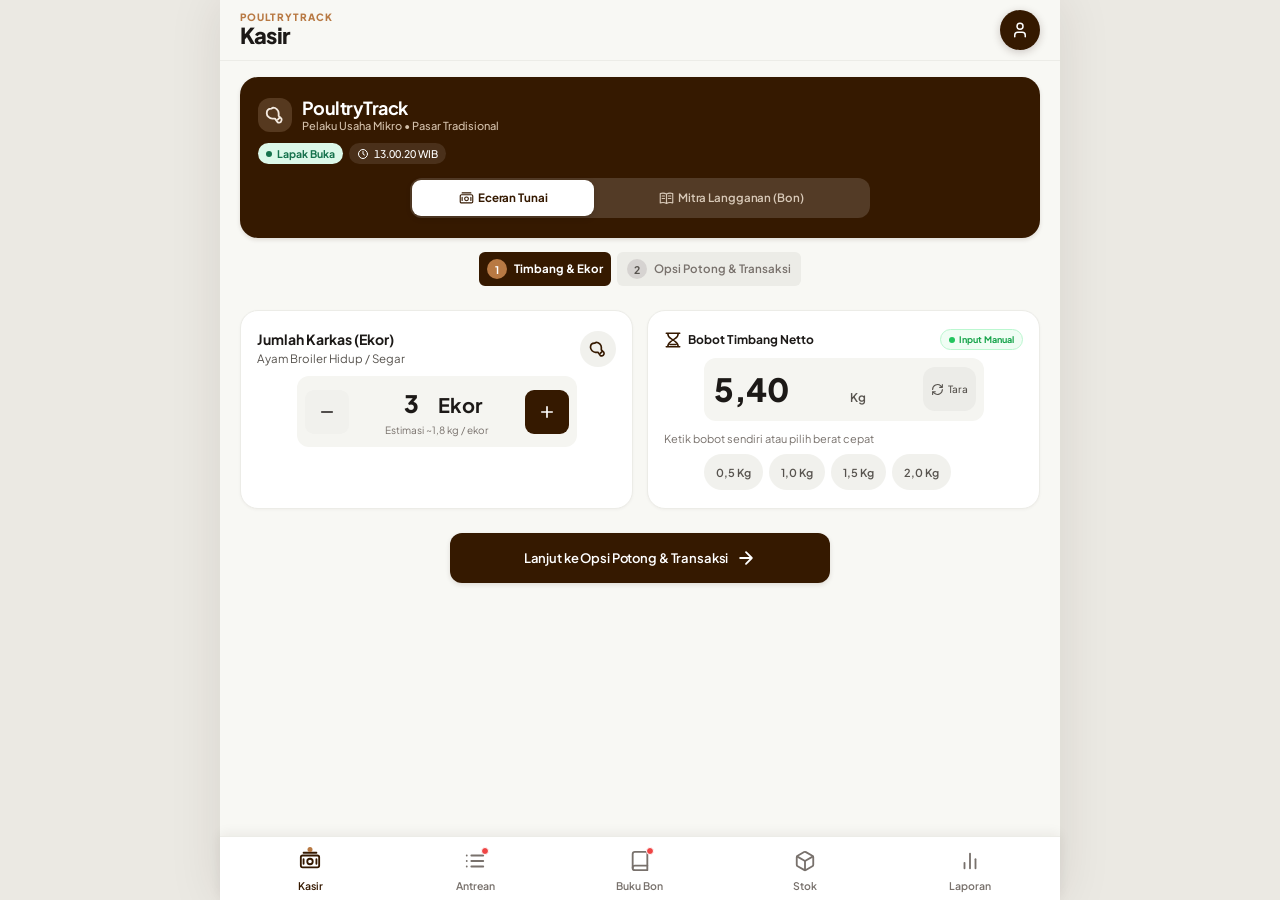
==== index.html @ 6e862f3d "fix(ui): preserve authentic original style while gracefully adapting to tablet and desktop viewports" ====
<!doctype html>
<html lang="id">
<head>
  <meta charset="utf-8">
  <meta name="viewport" content="width=device-width, initial-scale=1, viewport-fit=cover">
  <meta name="theme-color" content="#351900">
  <meta name="description" content="PoultryTrack - Kasir dan pembukuan lapak ayam modern, antrean potong karkas, buku bon piutang mitra, manifes pasokan, dan rekap laci kasir subuh.">
  <title>PoultryTrack | Kasir &amp; Pembukuan Lapak Ayam</title>
  <link rel="preconnect" href="https://fonts.googleapis.com">
  <link rel="preconnect" href="https://fonts.gstatic.com" crossorigin>
  <link href="https://fonts.googleapis.com/css2?family=Plus+Jakarta+Sans:wght@400;500;600;700;800&family=JetBrains+Mono:wght@500;600;700&display=swap" rel="stylesheet">
  <link rel="manifest" href="manifest.json">
  <link rel="stylesheet" href="style.css">
</head>
<body>
  <!-- APP HEADER (Sticky)                            -->
  <header class="app-header">
    <div class="header-inner">
      <div class="header-branding">
        <span class="app-eyebrow">POULTRYTRACK</span>
        <h1 id="pageTitle">Kasir</h1>
      </div>
      <button type="button" id="btnNotifications" class="profile-button" aria-label="Pengaturan Lapak &amp; Profil">
        <svg class="ui-icon" viewBox="0 0 24 24" fill="none" stroke="currentColor" stroke-width="2" stroke-linecap="round" stroke-linejoin="round" aria-hidden="true">
          <path d="M19 21v-2a4 4 0 0 0-4-4H9a4 4 0 0 0-4 4v2"/>
          <circle cx="12" cy="7" r="4"/>
        </svg>
      </button>
    </div>
  </header>
  <!-- MAIN VIEWPORT                                  -->
  <main class="app-viewport" id="mainContent">
    <p id="storageWarning" class="form-error storage-warning" role="alert" hidden></p>
    <!-- BRAND CARD (Dark Brown, semua halaman)          -->
    <section class="brand-card" aria-label="Informasi Lapak">
      <!-- Lockup: Logo + Nama + Subtitle -->
      <div class="brand-lockup">
        <span class="brand-icon">
          <svg class="ui-icon" viewBox="0 0 24 24" fill="none" stroke="currentColor" stroke-width="2" stroke-linecap="round" stroke-linejoin="round" aria-hidden="true">
            <path d="M8 5c-3 0-5 2-5 5s3 6 6 6h3l3 4a3 3 0 0 0 4-4l-3-3v-3c0-3-3-6-6-6Z"/>
            <path d="m15 17 2-2"/>
          </svg>
        </span>
        <div class="brand-wordmark">
          <h2>PoultryTrack</h2>
          <p>Pelaku Usaha Mikro &bull; Pasar Tradisional</p>
        </div>
      </div>

      <!-- Status Lapak + Jam -->
      <div class="brand-status">
        <span class="lapak-open" id="lapakStatus">
          <span class="status-dot"></span>
          <span id="lapakStatusText">Lapak Tutup</span>
        </span>
        <span class="clock-display">
          <svg class="ui-icon" viewBox="0 0 24 24" fill="none" stroke="currentColor" stroke-width="2" stroke-linecap="round" stroke-linejoin="round" aria-hidden="true">
            <circle cx="12" cy="12" r="9"/>
            <path d="M12 7v5l3 2"/>
          </svg>
          <span id="liveClock">--:--:-- WIB</span>
        </span>
      </div>

      <!-- Segmented Control Kasir (Eceran Tunai vs Mitra Langganan) -->
      <div class="customer-hero">
        <div class="segmented-control" role="tablist" aria-label="Tipe Pelanggan">
          <button type="button" class="segment-btn cust-type-btn active" data-type="eceran" role="tab" aria-selected="true" aria-pressed="true">
            <svg class="ui-icon" viewBox="0 0 24 24" fill="none" stroke="currentColor" stroke-width="1.8" stroke-linecap="round" stroke-linejoin="round" aria-hidden="true">
              <rect x="2" y="6" width="20" height="13" rx="2"/>
              <circle cx="12" cy="12.5" r="3"/>
              <path d="M5 3h14M5 10v5m14-5v5"/>
            </svg>
            <span>Eceran Tunai</span>
          </button>
          <button type="button" class="segment-btn cust-type-btn" data-type="langganan" role="tab" aria-selected="false" aria-pressed="false">
            <svg class="ui-icon" viewBox="0 0 24 24" fill="none" stroke="currentColor" stroke-width="1.8" stroke-linecap="round" stroke-linejoin="round" aria-hidden="true">
              <path d="M12 5c-3-2-6-2-10-1v15c4-1 7-1 10 1 3-2 6-2 10-1V4c-4-1-7-1-10 1ZM12 5v15M5 8h4M5 12h4m6-4h4m-4 4h4"/>
            </svg>
            <span>Mitra Langganan (Bon)</span>
          </button>
        </div>

        <!-- Dropdown Pilih Mitra (muncul jika Tab Mitra aktif) -->
        <div class="form-dropdown-group" id="langgananGroup" style="display:none">
          <label for="customerSelect">INPUT NAMA LANGGANAN</label>
          <div class="partner-select-wrap">
            <svg class="ui-icon" viewBox="0 0 24 24" fill="none" stroke="currentColor" stroke-width="2" stroke-linecap="round" stroke-linejoin="round" aria-hidden="true">
              <path d="m3 10 2-7h14l2 7M3 10c0 4 5 4 5 0 0 4 8 4 8 0 0 4 5 4 5 0M5 13v8h14v-8M10 21v-6h4v6"/>
            </svg>
            <select id="customerSelect" class="form-select">
              <option value="">Cari atau pilih nama langganan...</option>
            </select>
          </div>
          <p id="custBalanceBadge" style="display:none">
            Sisa bon: <strong id="custBalanceAmount">Rp 0</strong>
          </p>
          <button type="button" class="inline-new-partner" id="btnNewPartner">+ Tambah mitra baru</button>
        </div>
      </div>

      <!-- Hero Copy: Antrean, Pasokan, Laporan -->
      <div class="hero-copy" id="heroCopy" hidden>
        <div class="hero-divider"></div>
        <div class="hero-title-row">
          <h2 id="heroTitle"></h2>
          <span class="live-pill" id="heroLiveBadge" hidden>Live Update</span>
        </div>
        <span class="hero-log-badge" id="heroLogBadge" hidden>
          <svg class="ui-icon" viewBox="0 0 24 24" fill="none" stroke="currentColor" stroke-width="2" stroke-linecap="round" stroke-linejoin="round" aria-hidden="true">
            <circle cx="12" cy="12" r="4"/>
            <path d="M12 1v3m0 16v3M1 12h3m16 0h3M4 4l2 2m12 12 2 2M4 20l2-2M18 6l2-2"/>
          </svg>
          Log Subuh
        </span>
        <p id="heroDescription"></p>
        <div class="report-hero-badges" id="reportHeroBadges" hidden>
          <span>
            <svg class="ui-icon" viewBox="0 0 24 24" fill="none" stroke="currentColor" stroke-width="2" stroke-linecap="round" stroke-linejoin="round" aria-hidden="true">
              <circle cx="12" cy="12" r="9"/>
              <path d="m7 12 3 3 7-7"/>
            </svg>
            Audit Harian
          </span>
          <span id="shiftStatusBadge">
            <svg class="ui-icon" viewBox="0 0 24 24" fill="none" stroke="currentColor" stroke-width="2" stroke-linecap="round" stroke-linejoin="round" aria-hidden="true">
              <circle cx="12" cy="12" r="4"/>
              <path d="M12 1v3m0 16v3M1 12h3m16 0h3M4 4l2 2m12 12 2 2M4 20l2-2M18 6l2-2"/>
            </svg>
            Shift Subuh Selesai
          </span>
        </div>
      </div>

      <!-- Hero Metrics: Buku Bon -->
      <div class="bon-hero-metrics" id="bonHeroMetrics" hidden>
        <div class="hero-divider"></div>
        <div class="card-meta-header">
          <span class="hero-metric-label">
            <svg class="ui-icon" viewBox="0 0 24 24" fill="none" stroke="currentColor" stroke-width="2" stroke-linecap="round" stroke-linejoin="round" aria-hidden="true">
              <rect x="2" y="6" width="20" height="13" rx="2"/>
              <circle cx="12" cy="12.5" r="3"/>
              <path d="M5 3h14M5 10v5m14-5v5"/>
            </svg>
            TOTAL PIUTANG BERJALAN
          </span>
          <span class="badge-status-red" id="headerDueCount">Wajib Tagih</span>
        </div>
        <div class="hero-huge-figure" id="headerTotalDebt">Rp 0</div>
        <p class="hero-partners">
          <svg class="ui-icon" viewBox="0 0 24 24" fill="none" stroke="currentColor" stroke-width="2" stroke-linecap="round" stroke-linejoin="round" aria-hidden="true">
            <path d="M19 21v-2a4 4 0 0 0-4-4H9a4 4 0 0 0-4 4v2"/>
            <circle cx="12" cy="7" r="4"/>
          </svg>
          <span>Tersebar di <strong id="headerDebtorCount">0</strong> <strong>mitra</strong> / warung makan &amp; katering langganan</span>
        </p>
        <div class="bon-hero-footer">
          <span><i class="green-dot"></i>Bon Terlambat: <strong id="heroDueMitra">0 Mitra</strong></span>
          <button type="button" id="btnPrintBon">
            Export PDF Rekap
            <svg class="ui-icon" viewBox="0 0 24 24" fill="none" stroke="currentColor" stroke-width="2" stroke-linecap="round" stroke-linejoin="round" aria-hidden="true"><path d="M5 12h14m-7-7 7 7-7 7"/></svg>
          </button>
        </div>
      </div>
      <span id="navDebtorBadge" hidden></span>
    </section>
    <!-- TAB 1: KASIR                                   -->
    <section class="tab-pane active" id="kasir">
      <div class="screen-flow">

        <!-- Step Progress Bar -->
        <div class="cashier-progress" role="group" aria-label="Tahapan transaksi">
          <button type="button" class="progress-step active" id="stepOneBtn" aria-current="step">
            <span class="step-num">1</span>
            <span class="step-text">Timbang &amp; Ekor</span>
          </button>
          <button type="button" class="progress-step" id="stepTwoBtn">
            <span class="step-num">2</span>
            <span class="step-text">Opsi Potong &amp; Transaksi</span>
          </button>
        </div>

        <p class="form-error" id="cashierError" role="alert" hidden></p>

        <!-- Step 1: Timbang & Ekor -->
        <div class="screen-flow cashier-step" id="cashierStepOne">

          <!-- Card Info Mitra (hanya saat Langganan aktif) -->
          <section class="surface-card partner-info" id="partnerInfoCard" hidden>
            <div class="partner-info-inner">
              <div class="card-meta-header">
                <h3 class="meta-label">
                  <svg class="ui-icon" viewBox="0 0 24 24" fill="none" stroke="currentColor" stroke-width="2" stroke-linecap="round" stroke-linejoin="round" aria-hidden="true">
                    <path d="m3 10 2-7h14l2 7M3 10c0 4 5 4 5 0 0 4 8 4 8 0 0 4 5 4 5 0M5 13v8h14v-8M10 21v-6h4v6"/>
                  </svg>
                  Informasi Mitra
                </h3>
                <span class="badge-status-green"><span class="status-dot"></span>Aktif</span>
              </div>
              <div class="phone-field">
                <label for="partnerPhoneInput">No. WhatsApp Mitra</label>
                <div class="phone-input-wrap">
                  <svg class="ui-icon" viewBox="0 0 24 24" fill="none" stroke="currentColor" stroke-width="2" stroke-linecap="round" stroke-linejoin="round" aria-hidden="true">
                    <path d="M22 16.92v3a2 2 0 0 1-2.18 2 19.79 19.79 0 0 1-8.63-3.07 19.5 19.5 0 0 1-6-6 19.79 19.79 0 0 1-3.07-8.67A2 2 0 0 1 4.11 2h3a2 2 0 0 1 2 1.72 12.84 12.84 0 0 0 .7 2.81 2 2 0 0 1-.45 2.11L8.09 9.91a16 16 0 0 0 6 6l1.27-1.27a2 2 0 0 1 2.11-.45 12.84 12.84 0 0 0 2.81.7A2 2 0 0 1 22 16.92z"/>
                  </svg>
                  <input type="tel" id="partnerPhoneInput" placeholder="Input atau cari nomor..." list="partnerPhones" maxlength="20">
                </div>
                <datalist id="partnerPhones"></datalist>
                <span class="sr-only" id="partnerInfoName"></span>
                <span class="sr-only" id="partnerPhone"></span>
              </div>
            </div>
          </section>

          <!-- Card 1: Jumlah Karkas (Ekor) -->
          <section class="surface-card quantity-card">
            <div class="card-meta-header">
              <div>
                <label class="meta-label" for="inputEkor">Jumlah Karkas (Ekor)</label>
                <p class="quantity-caption">Ayam Broiler Hidup / Segar</p>
              </div>
              <span class="quantity-icon">
                <svg class="ui-icon" viewBox="0 0 24 24" fill="none" stroke="currentColor" stroke-width="2" stroke-linecap="round" stroke-linejoin="round" aria-hidden="true">
                  <path d="M8 5c-3 0-5 2-5 5s3 6 6 6h3l3 4a3 3 0 0 0 4-4l-3-3v-3c0-3-3-6-6-6Z"/>
                  <path d="m15 17 2-2"/>
                </svg>
              </span>
            </div>
            <div class="stepper-box">
              <button class="stepper-btn" type="button" data-target="inputEkor" data-step="-1" aria-label="Kurangi ekor">
                <svg class="ui-icon" viewBox="0 0 24 24" fill="none" stroke="currentColor" stroke-width="2.2" stroke-linecap="round" stroke-linejoin="round" aria-hidden="true">
                  <path d="M5 12h14"/>
                </svg>
              </button>
              <div class="stepper-center">
                <div class="stepper-display">
                  <input type="number" id="inputEkor" value="3" min="1" step="1" aria-label="Jumlah karkas dalam ekor">
                  <span>Ekor</span>
                </div>
                <p>Estimasi ~1,8 kg / ekor</p>
              </div>
              <button class="stepper-btn plus" type="button" data-target="inputEkor" data-step="1" aria-label="Tambah ekor">
                <svg class="ui-icon" viewBox="0 0 24 24" fill="none" stroke="currentColor" stroke-width="2.2" stroke-linecap="round" stroke-linejoin="round" aria-hidden="true">
                  <path d="M12 5v14M5 12h14"/>
                </svg>
              </button>
            </div>
          </section>

          <!-- Card 2: Bobot Timbang Netto -->
          <section class="surface-card weight-card">
            <div class="card-meta-header">
              <label class="meta-label" for="inputKg">
                <svg class="ui-icon" viewBox="0 0 24 24" fill="none" stroke="currentColor" stroke-width="2" stroke-linecap="round" stroke-linejoin="round" aria-hidden="true">
                  <path d="M3 3h18M3 21h18M5 3c0 6 3 6 7 9-4 3-7 3-7 9M19 3c0 6-3 6-7 9 4 3 7 3 7 9M8 18h8"/>
                </svg>
                Bobot Timbang Netto
              </label>
              <span class="badge-status-green" title="Bobot diisi manual; belum terhubung ke timbangan digital">
                <span class="status-dot"></span>Input Manual
              </span>
            </div>
            <div class="weight-display-row">
              <div class="weight-val-wrap">
                <input type="text" id="inputKg" value="5,40" inputmode="decimal" aria-label="Bobot netto dalam kilogram">
                <span class="weight-unit">Kg</span>
              </div>
              <button type="button" class="tara-button" id="btnTara" title="Kosongkan nilai timbangan netto">
                <svg class="ui-icon" viewBox="0 0 24 24" fill="none" stroke="currentColor" stroke-width="2" stroke-linecap="round" stroke-linejoin="round" aria-hidden="true">
                  <path d="M3 12a9 9 0 0 1 15-6.7L21 8M21 3v5h-5M21 12a9 9 0 0 1-15 6.7L3 16M3 21v-5h5"/>
                </svg>
                <span>Tara</span>
              </button>
            </div>
            <p class="field-help">Ketik bobot sendiri atau pilih berat cepat</p>
            <div class="pill-preset-grid">
              <button type="button" class="preset-pill qw-btn" data-kg="0.5">0,5 Kg</button>
              <button type="button" class="preset-pill qw-btn" data-kg="1">1,0 Kg</button>
              <button type="button" class="preset-pill qw-btn" data-kg="1.5">1,5 Kg</button>
              <button type="button" class="preset-pill qw-btn" data-kg="2">2,0 Kg</button>
            </div>
          </section>

          <!-- Tombol Lanjut ke Step 2 -->
          <button type="button" class="btn-primary-action" id="btnNextStep">
            <span>Lanjut ke Opsi Potong &amp; Transaksi</span>
            <svg class="ui-icon" viewBox="0 0 24 24" fill="none" stroke="currentColor" stroke-width="2.2" stroke-linecap="round" stroke-linejoin="round" aria-hidden="true">
              <path d="M5 12h14m-7-7 7 7-7 7"/>
            </svg>
          </button>
        </div>

        <!-- Step 2: Opsi Potong & Transaksi -->
        <div class="screen-flow cashier-step" id="cashierStepTwo" hidden>
          <section class="surface-card transaction-card">

            <!-- Potongan Ayam -->
            <div class="cut-price-card">
              <div class="card-meta-header">
                <h3 class="section-title">Potongan Ayam</h3>
                <span class="cut-free">Bebas Biaya Potong</span>
              </div>

              <!-- Chip Selector Potongan -->
              <div class="cuts-chip-grid">
                <label class="cut-option">
                  <input type="radio" name="part" value="utuh">
                  <span class="cut-chip">Utuh</span>
                </label>
                <label class="cut-option">
                  <input type="radio" name="part" value="potong4" checked>
                  <span class="cut-chip">4 Potong</span>
                </label>
                <label class="cut-option">
                  <input type="radio" name="part" value="fillet">
                  <span class="cut-chip">Fillet</span>
                </label>
              </div>

              <!-- Custom Potongan -->
              <div class="custom-cut-fields">
                <span class="mini-eyebrow">CUSTOM</span>
                <div class="custom-grid">
                  <label for="customCuts">
                    <span class="custom-field-label">Jumlah potong</span>
                    <div class="custom-input-wrap">
                      <input type="number" id="customCuts" min="1" max="100" step="1" value="" placeholder="4" aria-label="Jumlah potongan khusus">
                      <span>Bagian</span>
                    </div>
                  </label>
                  <label for="cutSize">
                    <span class="custom-field-label">Request</span>
                    <select id="cutSize">
                      <option>Dada saja</option>
                      <option>Paha dada</option>
                      <option>Ayam utuh</option>
                      <option>Fillet</option>
                      <option>Campur</option>
                    </select>
                  </label>
                </div>
                <label class="switch-row">
                  <span class="switch-label">
                    <svg class="ui-icon" viewBox="0 0 24 24" fill="none" stroke="currentColor" stroke-width="2" stroke-linecap="round" stroke-linejoin="round" aria-hidden="true">
                      <circle cx="6" cy="6" r="3"/>
                      <circle cx="6" cy="18" r="3"/>
                      <path d="m8 8 13 13M8 16 21 3"/>
                    </svg>
                    Tanpa kulit
                  </span>
                  <input id="withoutSkin" type="checkbox" role="switch" checked>
                  <span class="switch-track"></span>
                </label>
              </div>

              <!-- Catatan Tambahan -->
              <details class="note-details">
                <summary>Catatan tambahan (opsional)</summary>
                <input id="inputNote" type="text" class="form-input" maxlength="250" aria-label="Catatan pesanan" placeholder="Contoh: tulang dipisah, ati ampela bungkus terpisah">
              </details>

              <!-- Harga per Kg -->
              <div class="price-section">
                <div class="card-meta-header">
                  <label for="inputPrice" class="meta-label">Harga per Kg</label>
                  <span class="price-update">Harga dapat diubah</span>
                </div>
                <div class="reference-price">
                  <div class="ref-desc">
                    <strong>Standar Pasar Pagi</strong>
                    <span>Karkas basah segar</span>
                  </div>
                  <div class="price-value">
                    <span class="curr-prefix">Rp</span>
                    <input id="inputPrice" type="text" inputmode="numeric" value="42.000" aria-label="Harga per kilogram dalam rupiah">
                  </div>
                </div>
              </div>
            </div>

            <!-- Total Tagihan -->
            <div class="summary-top">
              <div class="summary-left">
                <span class="summary-title">TOTAL TAGIHAN</span>
                <span class="accurate-badge">
                  <svg class="ui-icon" viewBox="0 0 24 24" fill="none" stroke="currentColor" stroke-width="2.5" stroke-linecap="round" stroke-linejoin="round" aria-hidden="true">
                    <path d="M20 6 9 17l-5-5"/>
                  </svg>
                  Pas &amp; Akurat
                </span>
              </div>
              <div class="summary-right">
                <p class="summary-total-figure" id="subtotalDisplay">Rp 226.800</p>
                <p class="summary-calc-formula" id="formulaDisplay">5.40 Kg &times; Rp 42.000</p>
              </div>
            </div>

            <!-- Metode Pembayaran -->
            <div class="payment-mode-grid">
              <button class="pay-select-btn pay-type-btn active" type="button" data-pay="tunai">
                <svg class="ui-icon" viewBox="0 0 24 24" fill="none" stroke="currentColor" stroke-width="2" stroke-linecap="round" stroke-linejoin="round" aria-hidden="true">
                  <rect x="2" y="6" width="20" height="13" rx="2"/>
                  <circle cx="12" cy="12.5" r="3"/>
                  <path d="M5 3h14M5 10v5m14-5v5"/>
                </svg>
                <span>Tunai Lunas</span>
              </button>
              <button class="pay-select-btn pay-type-btn" type="button" data-pay="bon">
                <svg class="ui-icon" viewBox="0 0 24 24" fill="none" stroke="currentColor" stroke-width="2" stroke-linecap="round" stroke-linejoin="round" aria-hidden="true">
                  <path d="M14 2H6a2 2 0 0 0-2 2v16a2 2 0 0 0 2 2h12a2 2 0 0 0 2-2V8z"/>
                  <path d="M14 2v6h6M16 13H8M16 17H8M10 9H8"/>
                </svg>
                <span>Catat Bon<br>(Tempo)</span>
              </button>
            </div>

            <!-- Tombol Simpan Transaksi -->
            <button type="button" class="btn-primary-action" id="btnSubmitTrx">
              <svg class="ui-icon" viewBox="0 0 24 24" fill="none" stroke="currentColor" stroke-width="2.5" stroke-linecap="round" stroke-linejoin="round" aria-hidden="true">
                <path d="M20 6 9 17l-5-5"/>
              </svg>
              <span>Simpan Transaksi Kasir</span>
            </button>

            <!-- Struk Printer Note -->
            <button type="button" class="printer-note" id="btnPrintReceipt">
              <svg class="ui-icon" viewBox="0 0 24 24" fill="none" stroke="currentColor" stroke-width="2" stroke-linecap="round" stroke-linejoin="round" aria-hidden="true">
                <path d="M6 9V2h12v7M6 18H4a2 2 0 0 1-2-2v-5a2 2 0 0 1 2-2h16a2 2 0 0 1 2 2v5a2 2 0 0 1-2 2h-2"/>
                <path d="M6 14h12v8H6z"/>
              </svg>
              <span>Cetak struk terakhir (Thermal 58mm)</span>
            </button>
          </section>

          <!-- Footer Bar Kasir -->
          <div class="cashier-footer-bar">
            <div class="stock-info-row">
              <span>Stok tercatat: <strong id="stockRemaining">0 Ekor</strong></span>
              <button type="button" class="link-rekap" onclick="document.querySelector('[data-tab=\'buku-bon\']').click()">Buku Rekap</button>
            </div>
            <p class="stock-weight-hint">Saldo bobot: <strong id="stockWeight">0 Kg</strong></p>
            <div class="form-bottom-actions">
              <button class="text-button" type="button" id="btnBackStep">Kembali ke timbangan</button>
              <button class="text-button muted" type="button" id="btnResetTrx">Kosongkan</button>
            </div>
          </div>
        </div>

      </div>
    </section>
    <!-- TAB 2: ANTREAN                                 -->
    <section class="tab-pane" id="antrean">
      <div class="screen-flow">

        <!-- Card Daftar Antrean Aktif -->
        <section class="surface-card queue-board">
          <div class="section-heading">
            <h2>
              <svg class="ui-icon" viewBox="0 0 24 24" fill="none" stroke="currentColor" stroke-width="2" stroke-linecap="round" stroke-linejoin="round" aria-hidden="true">
                <path d="M8 6h13M8 12h13M8 18h13M3 6h.01M3 12h.01M3 18h.01"/>
              </svg>
              Daftar Antrean Aktif
            </h2>
            <span class="queue-count badge-dark" id="queueCount">3 Antrean Aktif</span>
          </div>

          <details class="queue-tools">
            <summary>Filter antrean</summary>
            <div class="filter-pills-row" id="queueFilters">
              <button class="filter-chip active" type="button" data-queue-filter="active">Aktif</button>
              <button class="filter-chip" type="button" data-queue-filter="done">Sudah diambil</button>
            </div>
          </details>

          <div id="queueListContainer" class="queue-list"></div>

          <button id="btnQueuePage" class="btn-primary-action" type="button">
            <span>Lihat Detail Antrean</span>
            <svg class="ui-icon" viewBox="0 0 24 24" fill="none" stroke="currentColor" stroke-width="2" stroke-linecap="round" stroke-linejoin="round" aria-hidden="true">
              <path d="M5 12h14m-7-7 7 7-7 7"/>
            </svg>
          </button>
        </section>

        <!-- Summary Beban Kerja Subuh -->
        <section class="queue-summary">
          <span class="queue-summary-icon">
            <svg class="ui-icon" viewBox="0 0 24 24" fill="none" stroke="currentColor" stroke-width="2" stroke-linecap="round" stroke-linejoin="round" aria-hidden="true">
              <path d="M8 6h13M8 12h13M8 18h13M3 6h.01M3 12h.01M3 18h.01"/>
            </svg>
          </span>
          <div class="queue-summary-text">
            <span>BEBAN KERJA SUBUH</span>
            <strong id="queueTotalEkor">Total 0 Karkas Antre</strong>
          </div>
          <span class="meta-tag" id="queueWaiting">0 Meja Aktif</span>
        </section>

      </div>
    </section>
    <!-- TAB 3: BUKU BON                                -->
    <section class="tab-pane" id="buku-bon">
      <div class="screen-flow">

        <section class="surface-card bon-board">
          <div class="section-heading">
            <h2>Daftar Rekap Bon Mitra</h2>
            <span class="meta-tag badge-dark" id="debtorListCount">0 Aktif</span>
            <button type="button" id="btnSearchBon" class="search-toggle" aria-expanded="false" aria-controls="bonSearchTools">
              <svg class="ui-icon" viewBox="0 0 24 24" fill="none" stroke="currentColor" stroke-width="2" stroke-linecap="round" stroke-linejoin="round" aria-hidden="true">
                <circle cx="11" cy="11" r="8"/>
                <path d="m21 21-4.35-4.35"/>
              </svg>
              <span>Cari</span>
            </button>
          </div>

          <div id="bonSearchTools" hidden>
            <div class="search-input-wrap">
              <svg class="ui-icon" viewBox="0 0 24 24" fill="none" stroke="currentColor" stroke-width="2" stroke-linecap="round" stroke-linejoin="round" aria-hidden="true">
                <circle cx="11" cy="11" r="8"/>
                <path d="m21 21-4.35-4.35"/>
              </svg>
              <input id="searchBon" class="search-input" type="search" placeholder="Nama atau kode mitra..." aria-label="Cari mitra pada buku bon">
            </div>
            <div class="filter-pills-row" id="bonFilterRow">
              <button type="button" class="filter-chip active" data-filter="all">Semua</button>
              <button type="button" class="filter-chip" data-filter="tempo">Jatuh tempo</button>
              <button type="button" class="filter-chip" data-filter="kritis">Plafon kritis</button>
            </div>
          </div>

          <div class="debtor-cards-list" id="bonListContainer"></div>

          <button id="btnShowAllBon" class="view-all-button" type="button" aria-expanded="false">
            Lihat Mitra Lainnya
          </button>
        </section>

        <!-- Footer Tambah Bon & Rekap -->
        <div class="bon-footer">
          <button type="button" class="btn-primary-action" id="btnAddCustomer">
            <svg class="ui-icon" viewBox="0 0 24 24" fill="none" stroke="currentColor" stroke-width="2.2" stroke-linecap="round" stroke-linejoin="round" aria-hidden="true">
              <path d="M12 5v14M5 12h14"/>
            </svg>
            <span>+ Tambah Bon Baru</span>
          </button>
          <button class="btn-outline" type="button" id="btnBonRekap">
            <svg class="ui-icon" viewBox="0 0 24 24" fill="none" stroke="currentColor" stroke-width="2" stroke-linecap="round" stroke-linejoin="round" aria-hidden="true">
              <path d="M14 2H6a2 2 0 0 0-2 2v16a2 2 0 0 0 2 2h12a2 2 0 0 0 2-2V8z"/>
              <path d="M14 2v6h6M16 13H8M16 17H8M10 9H8"/>
            </svg>
            <span>Rekap</span>
          </button>
        </div>

      </div>
    </section>
    <!-- TAB 4: PASOKAN (STOK)                          -->
    <section class="tab-pane" id="pasokan">
      <div class="screen-flow">

        <!-- Pemasok Karkas Utama Banner Card -->
        <section class="surface-card supplier-banner-card">
          <div class="supplier-meta">
            <span class="supplier-eyebrow">
              <svg class="ui-icon" viewBox="0 0 24 24" fill="none" stroke="currentColor" stroke-width="2" stroke-linecap="round" stroke-linejoin="round" aria-hidden="true">
                <path d="m3 10 2-7h14l2 7M3 10c0 4 5 4 5 0 0 4 8 4 8 0 0 4 5 4 5 0M5 13v8h14v-8M10 21v-6h4v6"/>
              </svg>
              PEMASOK KARKAS UTAMA
            </span>
            <span class="badge-clock">
              <svg class="ui-icon" viewBox="0 0 24 24" fill="none" stroke="currentColor" stroke-width="2" stroke-linecap="round" stroke-linejoin="round" aria-hidden="true">
                <circle cx="12" cy="12" r="9"/>
                <path d="M12 7v5l3 2"/>
              </svg>
              Subuh 04:30 WIB
            </span>
          </div>

          <div class="supplier-header-row">
            <div>
              <h2 class="supplier-title" id="supplySupplierTitle">UD. Cheyloo Farm Kamal</h2>
              <p class="supplier-caption">
                <svg class="ui-icon" viewBox="0 0 24 24" fill="none" stroke="currentColor" stroke-width="2" stroke-linecap="round" stroke-linejoin="round" aria-hidden="true">
                  <path d="M19 21v-2a4 4 0 0 0-4-4H9a4 4 0 0 0-4 4v2"/>
                  <circle cx="12" cy="7" r="4"/>
                </svg>
                Supir: Pak Matrawi <span>&bull;</span> Plat: M 8214 UA
              </p>
            </div>
            <span class="truck-mark">
              <svg class="ui-icon" viewBox="0 0 24 24" fill="none" stroke="currentColor" stroke-width="2" stroke-linecap="round" stroke-linejoin="round" aria-hidden="true">
                <path d="M14 18V6a2 2 0 0 0-2-2H4a2 2 0 0 0-2 2v11a1 1 0 0 0 1 1h2"/>
                <path d="M15 18H9"/>
                <path d="M19 18h2a1 1 0 0 0 1-1v-3.65a1 1 0 0 0-.22-.62l-3.48-4.35A1 1 0 0 0 17.52 8H14v10Z"/>
                <circle cx="7" cy="18" r="2"/>
                <circle cx="17" cy="18" r="2"/>
              </svg>
            </span>
          </div>

          <span class="supplier-verification">
            <svg class="ui-icon" viewBox="0 0 24 24" fill="none" stroke="currentColor" stroke-width="2.5" stroke-linecap="round" stroke-linejoin="round" aria-hidden="true">
              <path d="M20 6 9 17l-5-5"/>
            </svg>
            Pasokan karkas segar
          </span>
        </section>

        <!-- Form Data Timbangan Masuk -->
        <section class="surface-card supply-form-card">
          <div class="supply-title-row">
            <span class="solid-icon">
              <svg class="ui-icon" viewBox="0 0 24 24" fill="none" stroke="currentColor" stroke-width="2" stroke-linecap="round" stroke-linejoin="round" aria-hidden="true">
                <path d="M14 2H6a2 2 0 0 0-2 2v16a2 2 0 0 0 2 2h12a2 2 0 0 0 2-2V8z"/>
                <path d="M14 2v6h6M16 13H8M16 17H8M10 9H8"/>
              </svg>
            </span>
            <div>
              <h3>Data Timbangan Masuk</h3>
              <p>Formulir cepat wet-market responsif</p>
            </div>
            <button type="button" class="reset-pill" id="btnResetSupply">
              <svg class="ui-icon" viewBox="0 0 24 24" fill="none" stroke="currentColor" stroke-width="2" stroke-linecap="round" stroke-linejoin="round" aria-hidden="true">
                <path d="M3 12a9 9 0 0 1 15-6.7L21 8M21 3v5h-5M21 12a9 9 0 0 1-15 6.7L3 16M3 21v-5h5"/>
              </svg>
              <span>Reset</span>
            </button>
          </div>

          <!-- Field 1: Jumlah Ayam Masuk -->
          <label class="form-label" for="supplyEkor">
            <svg class="ui-icon" viewBox="0 0 24 24" fill="none" stroke="currentColor" stroke-width="2" stroke-linecap="round" stroke-linejoin="round" aria-hidden="true">
              <path d="M8 5c-3 0-5 2-5 5s3 6 6 6h3l3 4a3 3 0 0 0 4-4l-3-3v-3c0-3-3-6-6-6Z"/>
              <path d="m15 17 2-2"/>
            </svg>
            Jumlah Ayam Masuk (Ekor):
          </label>
          <div class="supply-input-row">
            <input type="number" id="supplyEkor" value="180" step="1" min="1" aria-label="Jumlah ayam pasokan">
            <button type="button" class="stepper-btn" data-target="supplyEkor" data-step="-1" aria-label="Kurangi ayam pasokan">
              <svg class="ui-icon" viewBox="0 0 24 24" fill="none" stroke="currentColor" stroke-width="2.2" stroke-linecap="round" stroke-linejoin="round" aria-hidden="true">
                <path d="M5 12h14"/>
              </svg>
            </button>
            <button type="button" class="stepper-btn" data-target="supplyEkor" data-step="1" aria-label="Tambah ayam pasokan">
              <svg class="ui-icon" viewBox="0 0 24 24" fill="none" stroke="currentColor" stroke-width="2.2" stroke-linecap="round" stroke-linejoin="round" aria-hidden="true">
                <path d="M12 5v14M5 12h14"/>
              </svg>
            </button>
            <span class="supply-unit-text">Ekor</span>
          </div>

          <!-- Field 2: Berat Timbang Bersih -->
          <label class="form-label" for="supplyKg">
            <svg class="ui-icon" viewBox="0 0 24 24" fill="none" stroke="currentColor" stroke-width="2" stroke-linecap="round" stroke-linejoin="round" aria-hidden="true">
              <path d="M3 3h18M3 21h18M5 3c0 6 3 6 7 9-4 3-7 3-7 9M19 3c0 6-3 6-7 9 4 3 7 3 7 9M8 18h8"/>
            </svg>
            Berat Timbang Bersih (Kg Netto):
          </label>
          <div class="supply-input-row">
            <input type="text" inputmode="decimal" id="supplyKg" value="300.5" min="0.1" step="0.1" aria-label="Berat netto pasokan">
            <button type="button" class="weight-add" data-add-supply="0.5">+0.5</button>
            <button type="button" class="weight-add" data-add-supply="2">+2.0</button>
            <span class="supply-unit-text">Kg</span>
          </div>

          <!-- Field 3: Harga Kulakan Peternak -->
          <label class="form-label" for="supplyPrice">
            <svg class="ui-icon" viewBox="0 0 24 24" fill="none" stroke="currentColor" stroke-width="2" stroke-linecap="round" stroke-linejoin="round" aria-hidden="true">
              <rect x="2" y="6" width="20" height="13" rx="2"/>
              <circle cx="12" cy="12.5" r="3"/>
              <path d="M5 3h14M5 10v5m14-5v5"/>
            </svg>
            Harga Kulakan Peternak / Kg:
          </label>
          <div class="supply-input-row supply-price">
            <span class="curr-prefix">Rp</span>
            <input type="text" inputmode="numeric" id="supplyPrice" value="23500" step="500" min="1" aria-label="Harga beli pasokan per kilogram">
            <span class="pas-pill">Pas</span>
            <span class="supply-unit-text">/Kg</span>
          </div>

          <!-- Detail Pembayaran & Total -->
          <details class="supply-extra">
            <summary>Detail pembayaran &amp; total modal</summary>
            <label for="supplyPayment" class="mt-2">Pembayaran pasokan</label>
            <select id="supplyPayment" class="form-select">
              <option value="Lunas Tunai Meja">Lunas Tunai Meja Lapak</option>
              <option value="Tempo 7 Hari">Tempo 7 Hari Peternak</option>
            </select>
            <p class="supply-total-preview">Total modal: <strong id="supplyModalTotal">Rp 7.061.750</strong></p>
          </details>

          <p id="supplyError" class="form-error" role="alert" hidden></p>

          <!-- Tombol Simpan Manifes -->
          <button type="button" class="btn-primary-action" id="btnSubmitSupply">
            <svg class="ui-icon" viewBox="0 0 24 24" fill="none" stroke="currentColor" stroke-width="2" stroke-linecap="round" stroke-linejoin="round" aria-hidden="true">
              <path d="M14 18V6a2 2 0 0 0-2-2H4a2 2 0 0 0-2 2v11a1 1 0 0 0 1 1h2"/>
              <path d="M15 18H9"/>
              <path d="M19 18h2a1 1 0 0 0 1-1v-3.65a1 1 0 0 0-.22-.62l-3.48-4.35A1 1 0 0 0 17.52 8H14v10Z"/>
              <circle cx="7" cy="18" r="2"/>
              <circle cx="17" cy="18" r="2"/>
            </svg>
            <span>Simpan Manifes Pasokan Subuh</span>
          </button>
        </section>

        <!-- Riwayat Pasokan -->
        <details class="surface-card history-details">
          <summary>Riwayat pasokan terdahulu</summary>
          <div id="suppliesListContainer"></div>
        </details>

      </div>
    </section>
    <!-- TAB 5: REKAP KAS (LAPORAN)                     -->
    <section class="tab-pane" id="rekap-kas">
      <div class="screen-flow">

        <!-- Filter Periode -->
        <div class="report-filter">
          <label for="reportPeriod">Periode laporan</label>
          <select id="reportPeriod">
            <option value="today">Hari ini</option>
            <option value="all">Semua catatan</option>
          </select>
        </div>

        <!-- Card Uang Fisik di Laci Meja -->
        <section class="drawer-highlight-card">
          <div class="dh-header">
            <div class="dh-title-wrap">
              <span class="drawer-icon">
                <svg class="ui-icon" viewBox="0 0 24 24" fill="none" stroke="currentColor" stroke-width="2" stroke-linecap="round" stroke-linejoin="round" aria-hidden="true">
                  <rect x="2" y="6" width="20" height="13" rx="2"/>
                  <circle cx="12" cy="12.5" r="3"/>
                  <path d="M5 3h14M5 10v5m14-5v5"/>
                </svg>
              </span>
              <span id="drawerTitle">UANG FISIK WAJIB<br>ADA DI LACI MEJA</span>
            </div>
            <button class="match-cash" type="button" id="btnMatchCash">
              <svg class="ui-icon" viewBox="0 0 24 24" fill="none" stroke="currentColor" stroke-width="2" stroke-linecap="round" stroke-linejoin="round" aria-hidden="true">
                <path d="m16 3 4 4-4 4"/>
                <path d="M20 7H4"/>
                <path d="m8 21-4-4 4-4"/>
                <path d="M4 17h16"/>
              </svg>
              <span>Cocokkan Fisik</span>
            </button>
          </div>

          <p class="dh-figure" id="rekapKasBersihLaci">Rp 0</p>

          <div class="drawer-reconcile">
            <span><i class="green-dot"></i>Status Selisih Laci:</span>
            <button type="button" class="balance-badge" id="cashDifference">Belum dicocokkan</button>
          </div>
        </section>

        <!-- Rincian Arus Kas Hari Ini -->
        <section class="surface-card report-cash-card">
          <div class="section-heading">
            <h2>
              <svg class="ui-icon" viewBox="0 0 24 24" fill="none" stroke="currentColor" stroke-width="2" stroke-linecap="round" stroke-linejoin="round" aria-hidden="true">
                <path d="M14 2H6a2 2 0 0 0-2 2v16a2 2 0 0 0 2 2h12a2 2 0 0 0 2-2V8z"/>
                <path d="M14 2v6h6M16 13H8M16 17H8M10 9H8"/>
              </svg>
              <span id="cashFlowTitle">Rincian Arus Kas Hari Ini</span>
            </h2>
          </div>
          <span class="meta-tag report-pos-tag" id="reportRecordCount">0 Transaksi</span>

          <div class="cash-flow-list">

            <!-- Row 1: Penjualan Tunai Eceran -->
            <div class="cash-flow-row">
              <span class="cf-icon cf-in">
                <svg class="ui-icon" viewBox="0 0 24 24" fill="none" stroke="currentColor" stroke-width="2" stroke-linecap="round" stroke-linejoin="round" aria-hidden="true">
                  <path d="M12 5v14M5 12h7"/>
                  <path d="M19 12H12"/>
                </svg>
              </span>
              <div class="cf-info">
                <strong class="cf-name">(+) Penjualan Tunai</strong>
                <span class="cf-sub" id="reportSalesCount">0 transaksi eceran lapak</span>
              </div>
              <div class="flow-value">
                <strong class="cf-amount text-success" id="rekapCashSales">Rp 0</strong>
                <span class="cf-label">Penerimaan</span>
              </div>
            </div>

            <!-- Row 2: Setoran Cicilan Bon Mitra -->
            <div class="cash-flow-row">
              <span class="cf-icon cf-in">
                <svg class="ui-icon" viewBox="0 0 24 24" fill="none" stroke="currentColor" stroke-width="2" stroke-linecap="round" stroke-linejoin="round" aria-hidden="true">
                  <rect x="2" y="6" width="20" height="13" rx="2"/>
                  <circle cx="12" cy="12.5" r="3"/>
                  <path d="M5 3h14M5 10v5m14-5v5"/>
                </svg>
              </span>
              <div class="cf-info">
                <strong class="cf-name">(+) Setoran Cicilan Bon Mitra</strong>
                <span class="cf-sub" id="reportPaymentNames">Pelunasan bon mitra</span>
              </div>
              <div class="flow-value">
                <strong class="cf-amount text-success" id="rekapCashCicilan">Rp 0</strong>
                <span class="cf-label" id="reportPayCount">0 Pelanggan</span>
              </div>
            </div>

            <!-- Row 3: Modal Pasokan Tunai -->
            <div class="cash-flow-row outflow">
              <span class="cf-icon cf-out">
                <svg class="ui-icon" viewBox="0 0 24 24" fill="none" stroke="currentColor" stroke-width="2" stroke-linecap="round" stroke-linejoin="round" aria-hidden="true">
                  <path d="M14 18V6a2 2 0 0 0-2-2H4a2 2 0 0 0-2 2v11a1 1 0 0 0 1 1h2"/>
                  <path d="M15 18H9"/>
                  <path d="M19 18h2a1 1 0 0 0 1-1v-3.65a1 1 0 0 0-.22-.62l-3.48-4.35A1 1 0 0 0 17.52 8H14v10Z"/>
                  <circle cx="7" cy="18" r="2"/>
                  <circle cx="17" cy="18" r="2"/>
                </svg>
              </span>
              <div class="cf-info">
                <strong class="cf-name">(-) Modal Pasokan Tunai (UD. Cheyloo)</strong>
                <span class="cf-sub">Faktur tunai pasokan ayam</span>
              </div>
              <div class="flow-value">
                <strong class="cf-amount text-danger" id="rekapModalPasokan">Rp 0</strong>
                <span class="cf-label">Pengeluaran</span>
              </div>
            </div>

          </div>

          <div class="total-cash-in">
            <span id="totalCashLabel">Total Uang Masuk Hari Ini:</span>
            <strong id="reportCashIn">Rp 0</strong>
          </div>
        </section>

        <!-- Tutup Kasir & Cetak Rekap -->
        <button type="button" class="btn-primary-action" id="btnCloseShift">
          <svg class="ui-icon" viewBox="0 0 24 24" fill="none" stroke="currentColor" stroke-width="2" stroke-linecap="round" stroke-linejoin="round" aria-hidden="true">
            <rect x="3" y="11" width="18" height="11" rx="2" ry="2"/>
            <path d="M7 11V7a5 5 0 0 1 10 0v4"/>
          </svg>
          <span>Tutup Kasir &amp; Simpan Rekap</span>
        </button>

        <button type="button" class="btn-outline btn-print-outline" id="btnPrintReport">
          <svg class="ui-icon" viewBox="0 0 24 24" fill="none" stroke="currentColor" stroke-width="2" stroke-linecap="round" stroke-linejoin="round" aria-hidden="true">
            <path d="M6 9V2h12v7M6 18H4a2 2 0 0 1-2-2v-5a2 2 0 0 1 2-2h16a2 2 0 0 1 2 2v5a2 2 0 0 1-2 2h-2"/>
            <path d="M6 14h12v8H6z"/>
          </svg>
          <span>Cetak Rekap Kasir (Thermal 58mm)</span>
        </button>

        <!-- Tonase & Ekspor CSV -->
        <details class="report-extra">
          <summary>Ringkasan tonase &amp; ekspor transaksi</summary>
          <form id="openingCashForm" class="opening-cash-form">
            <label class="form-label" for="openingCashInput">Saldo awal laci hari ini (Rp)</label>
            <div class="opening-cash-row">
              <input id="openingCashInput" class="form-input" type="text" inputmode="numeric" value="0" aria-describedby="openingCashHint">
              <button class="btn-ghost-action" type="submit">Simpan</button>
            </div>
            <p id="openingCashHint" class="field-help">Isi uang awal sebelum transaksi. Saldo laci = saldo awal + tunai + setoran bon - pasokan tunai.</p>
            <p id="openingCashError" class="form-error" role="alert" hidden></p>
          </form>
          <div class="tonase-summary-grid">
            <div>
              <span>Daging terjual</span>
              <strong id="rekapKgSold">0 Kg</strong>
            </div>
            <div>
              <span>Karkas terjual</span>
              <strong id="rekapEkorSold">0 Ekor</strong>
            </div>
            <div>
              <span>Bon baru</span>
              <strong id="rekapBonKeluar">Rp 0</strong>
            </div>
          </div>
          <button type="button" class="btn-outline" id="btnExportCsv">Unduh transaksi CSV / Excel</button>
        </details>

        <!-- Reset Data -->
        <details class="data-settings">
          <summary>Pengaturan data contoh</summary>
          <p>Unduh cadangan untuk menyimpan seluruh transaksi, mitra, antrean, dan pasokan. Reset mengembalikan data simulasi perangkat ini ke kondisi awal.</p>
          <button type="button" class="btn-outline" id="btnBackupData">Unduh cadangan semua data (JSON)</button>
          <button class="text-button text-danger" type="button" id="btnResetToDefault">Reset data ke kondisi awal</button>
        </details>

      </div>
    </section>

  </main>
  <!-- BOTTOM NAVIGATION BAR                          -->
  <nav class="bottom-nav-bar" id="mobileTabBar" aria-label="Menu Utama">

    <button type="button" class="bnav-item active" data-tab="kasir" aria-current="page">
      <span class="bnav-icon-wrap">
        <svg class="ui-icon" viewBox="0 0 24 24" fill="none" stroke="currentColor" stroke-width="2" stroke-linecap="round" stroke-linejoin="round" aria-hidden="true">
          <rect x="2" y="6" width="20" height="13" rx="2"/>
          <circle cx="12" cy="12.5" r="3"/>
          <path d="M5 3h14M5 10v5m14-5v5"/>
        </svg>
        <span class="nav-active-dot"></span>
      </span>
      <span>Kasir</span>
    </button>

    <button type="button" class="bnav-item" data-tab="antrean">
      <span class="bnav-icon-wrap">
        <svg class="ui-icon" viewBox="0 0 24 24" fill="none" stroke="currentColor" stroke-width="2" stroke-linecap="round" stroke-linejoin="round" aria-hidden="true">
          <path d="M8 6h13M8 12h13M8 18h13M3 6h.01M3 12h.01M3 18h.01"/>
        </svg>
        <span class="nav-active-dot"></span>
        <span class="nav-badge-dot"></span>
        <span id="navQueueBadge" class="sr-only"></span>
      </span>
      <span>Antrean</span>
    </button>

    <button type="button" class="bnav-item" data-tab="buku-bon">
      <span class="bnav-icon-wrap">
        <svg class="ui-icon" viewBox="0 0 24 24" fill="none" stroke="currentColor" stroke-width="2" stroke-linecap="round" stroke-linejoin="round" aria-hidden="true">
          <path d="M4 19.5A2.5 2.5 0 0 1 6.5 17H20"/>
          <path d="M6.5 2H20v20H6.5A2.5 2.5 0 0 1 4 19.5v-15A2.5 2.5 0 0 1 6.5 2z"/>
        </svg>
        <span class="nav-active-dot"></span>
        <span class="nav-badge-dot"></span>
      </span>
      <span>Buku Bon</span>
    </button>

    <button type="button" class="bnav-item" data-tab="pasokan">
      <span class="bnav-icon-wrap">
        <svg class="ui-icon" viewBox="0 0 24 24" fill="none" stroke="currentColor" stroke-width="2" stroke-linecap="round" stroke-linejoin="round" aria-hidden="true">
          <path d="M21 16V8a2 2 0 0 0-1-1.73l-7-4a2 2 0 0 0-2 0l-7 4A2 2 0 0 0 3 8v8a2 2 0 0 0 1 1.73l7 4a2 2 0 0 0 2 0l7-4A2 2 0 0 0 21 16z"/>
          <polyline points="3.27 6.96 12 12.01 20.73 6.96"/>
          <line x1="12" y1="22.08" x2="12" y2="12"/>
        </svg>
        <span class="nav-active-dot"></span>
        <span class="nav-badge-dot"></span>
      </span>
      <span>Stok</span>
    </button>

    <button type="button" class="bnav-item" data-tab="rekap-kas">
      <span class="bnav-icon-wrap">
        <svg class="ui-icon" viewBox="0 0 24 24" fill="none" stroke="currentColor" stroke-width="2" stroke-linecap="round" stroke-linejoin="round" aria-hidden="true">
          <path d="M18 20V10"/>
          <path d="M12 20V4"/>
          <path d="M6 20v-6"/>
        </svg>
        <span class="nav-active-dot"></span>
      </span>
      <span>Laporan</span>
    </button>

  </nav>
  <!-- MODAL 1: SETOR CICILAN BON                     -->
  <div class="modal-backdrop" id="paymentModal" role="dialog" aria-modal="true" aria-labelledby="paymentTitle">
    <div class="modal-sheet">
      <div class="modal-sheet-header">
        <h3 id="paymentTitle">Setor Cicilan Tunai Bon</h3>
        <button type="button" class="modal-close-btn" id="btnModalClose" aria-label="Tutup formulir setoran">&times;</button>
      </div>
      <div class="modal-sheet-body">
        <div class="debtor-detail-banner">
          <div>
            <span class="db-title" id="modalCustName">Mitra Langganan</span>
            <p class="db-sub">Pencatatan setoran tunai di meja kasir</p>
          </div>
          <div class="text-right">
            <span class="db-label">Sisa Bon:</span>
            <div class="db-balance font-numeric" id="modalCurrentDebt">Rp 0</div>
          </div>
        </div>
        <div class="form-group mt-3">
          <label class="form-label" for="modalPayAmount">Nominal Setoran Tunai (Rp):</label>
          <input type="text" inputmode="numeric" id="modalPayAmount" placeholder="Contoh: 100000" class="form-input form-input-large font-numeric" min="1" step="1">
          <p id="paymentError" class="form-error" role="alert" hidden></p>
        </div>
        <div class="quick-preset-container mt-2" id="modalQuickPayOptions"></div>
      </div>
      <div class="modal-sheet-footer">
        <button type="button" class="btn-ghost-action" id="btnModalCancel">Batal</button>
        <button type="button" class="btn-primary-action" id="btnModalConfirm">Simpan Setoran Tunai</button>
      </div>
    </div>
  </div>
  <!-- MODAL 2: TAMBAH MITRA & BON AWAL               -->
  <dialog class="customer-modal" id="customerModal" aria-labelledby="customerModalTitle">
    <form id="customerForm" novalidate>
      <div class="modal-sheet-header">
        <div>
          <span class="mini-eyebrow">MITRA LANGGANAN</span>
          <h3 id="customerModalTitle">Tambah Mitra &amp; Bon Awal</h3>
        </div>
        <button class="modal-close-btn" id="btnCloseCustomer" type="button" aria-label="Tutup">&times;</button>
      </div>
      <label class="form-label" for="newCustomerName">Nama Mitra / Warung</label>
      <input id="newCustomerName" class="form-input" maxlength="80" placeholder="Contoh: Warung Bu Rina">
      <label class="form-label mt-3" for="newCustomerPhone">Nomor WhatsApp (opsional)</label>
      <input id="newCustomerPhone" class="form-input" type="tel" maxlength="20" placeholder="08...">
      <label class="form-label mt-3" for="newCustomerDebt">Saldo Bon Awal (Rp)</label>
      <input id="newCustomerDebt" class="form-input" type="text" inputmode="numeric" min="0" step="1" value="0">
      <label class="form-label mt-3" for="newCustomerLimit">Plafon Bon (Rp)</label>
      <input id="newCustomerLimit" class="form-input" type="text" inputmode="numeric" min="1" step="1" value="1000000">
      <p id="customerError" class="form-error" role="alert" hidden></p>
      <button type="submit" class="btn-primary-action mt-3">Simpan Mitra</button>
    </form>
  </dialog>
  <!-- MODAL 3: PENGATURAN LAPAK                      -->
  <dialog class="customer-modal" id="lapakModal" aria-labelledby="lapakModalTitle">
    <div class="modal-sheet-header">
      <h3 id="lapakModalTitle">Pengaturan Lapak</h3>
      <button type="button" class="modal-close-btn" data-close-dialog="lapakModal" aria-label="Tutup">&times;</button>
    </div>
    <p class="modal-caption">Status lapak ditampilkan pada semua halaman. Buka atau tutup lapak untuk mengatur jam operasional shift subuh.</p>
    <button type="button" class="btn-primary-action mt-3" id="btnToggleLapak">Buka Lapak</button>
  </dialog>
  <!-- MODAL 4: COCOKKAN UANG FISIK                   -->
  <dialog class="customer-modal" id="cashModal" aria-labelledby="cashModalTitle">
    <form id="cashMatchForm">
      <div class="modal-sheet-header">
        <h3 id="cashModalTitle">Cocokkan Uang Fisik</h3>
        <button type="button" class="modal-close-btn" data-close-dialog="cashModal" aria-label="Tutup">&times;</button>
      </div>
      <p class="modal-caption">Hitung uang tunai fisik yang ada di laci meja kasir saat ini, lalu masukkan nominalnya untuk mencocokkan dengan catatan sistem.</p>
      <label class="form-label" for="cashPhysical">Uang Fisik di Laci (Rp)</label>
      <input id="cashPhysical" class="form-input font-numeric" type="text" inputmode="numeric" min="0" step="1" required placeholder="Contoh: 3386800">
      <p id="cashMatchError" class="form-error" role="alert" hidden></p>
      <button type="submit" class="btn-primary-action mt-3">Simpan Pencocokan</button>
    </form>
  </dialog>

  <!-- Surface untuk thermal printing -->
  <div id="printSurface" aria-hidden="true"></div>

  <!-- Toast Notification -->
  <div id="toast" class="toast" role="status" aria-live="polite" hidden></div>

  <!-- Logika aplikasi -->
  <script src="core.js"></script>
  <script src="app.js"></script>
</body>
</html>
---- style.css ----
/* POULTRYTRACK - MOBILE POS & RECORD KEEPING
   Design System: Plus Jakarta Sans, Warm Espresso Palette */

:root {
  /* Color Palette */
  --bg-app:               #F8F8F4;           /* Warm cream background */
  --bg-surface:           #FFFFFF;           /* Card surface */
  --bg-subtle: #F1F1ED;           /* Muted tint */
  --bg-dark:              #351900;           /* Espresso brand dark */
  --bg-dark-hover:        #4B280D;
  --bg-dark-active:       #281200;
  --brand-accent:         #B87943;           /* Terracotta accent */
  --brand-accent-subtle:  #F7EFE3;
  --text-primary:         #1C1917;
  --text-secondary:       #57534E;
  --text-muted:           #78716C;
  --text-on-dark:         #FFFFFF;
  --text-tan: #D2BFA9;
  --border-light:         #ECECE7;
  --border-subtle:        #D6D3D1;
  --border-focus:         #B87943;
  --input-bg:             #F8F8F4;

  /* Status Colors */
  --color-danger:         #EF4444;
  --color-danger-subtle:  #FEF2F2;
  --color-danger-border:  #FECACA;
  --color-danger-text:    #DC2626;
  --color-success:        #22C55E;
  --color-success-subtle: #F0FDF4;
  --color-success-border: #BBF7D0;
  --color-success-text:   #16A34A;
  --color-warning:        #F59E0B;
  --color-warning-subtle: #FFFBEB;
  --color-warning-text:   #D97706;

  /* Typography */
  --font-sans: 'Plus Jakarta Sans', -apple-system, BlinkMacSystemFont, "Segoe UI", Roboto, Helvetica, Arial, sans-serif;
  --font-mono: 'Plus Jakarta Sans', -apple-system, BlinkMacSystemFont, 'Segoe UI', sans-serif;

  /* Geometry & Shadows */
  --radius-card: 18px;
  --radius-btn:  12px;
  --radius-input: 10px;
  --radius-pill:  9999px;
  --shadow-card: 0 1px 3px rgba(53,25,0,.04);
  --shadow-elevated: 0 4px 16px rgba(44,24,16,.08);

  font-family: var(--font-sans);
  color: var(--text-primary);
  background: #EBE9E3;
  font-synthesis: none;
  color-scheme: light;
}

/* BASE RESET */
*, *::before, *::after {
  box-sizing: border-box;
  margin: 0;
  padding: 0;
  -webkit-tap-highlight-color: transparent;
}

body {
  width: 100%;
  max-width: 480px;
  min-height: 100dvh;
  margin: 0 auto;
  background: var(--bg-app);
  font-size: 14px;
  line-height: 1.45;
  color: var(--text-primary);
  -webkit-font-smoothing: antialiased;
  -moz-osx-font-smoothing: grayscale;
  display: flex;
  flex-direction: column;
  position: relative;
}

h1, h2, h3, h4, h5, h6 {
  font-weight: 700;
  letter-spacing: -0.02em;
  color: var(--text-primary);
}

button, input, select, textarea { font: inherit; color: inherit; }

button {
  cursor: pointer;
  border: none;
  background: none;
  touch-action: manipulation;
  transition: all 0.15s ease-in-out;
}

button:disabled {
  opacity: 0.45;
  cursor: not-allowed;
  pointer-events: none;
}

button:focus-visible,
a:focus-visible,
input:focus-visible,
select:focus-visible,
summary:focus-visible {
  outline: 2px solid var(--brand-accent);
  outline-offset: 2px;
}

[hidden] { display: none !important; }

/* UTILITIES */
.ui-icon {
  width: 20px;
  height: 20px;
  flex-shrink: 0;
  vertical-align: middle;
}

.sr-only {
  position: absolute;
  width: 1px; height: 1px;
  padding: 0;
  margin: -1px;
  overflow: hidden;
  clip: rect(0,0,0,0);
  white-space: nowrap;
  border: 0;
}

.font-numeric {
  font-family: var(--font-mono), var(--font-sans);
  font-variant-numeric: tabular-nums;
}

.text-success { color: var(--color-success-text); }
.text-danger  { color: var(--color-danger-text); }

.mt-2 { margin-top: 8px; }
.mt-3 { margin-top: 12px; }
.text-right { text-align: right; }

/* APP HEADER (Sticky) */
.app-header {
  position: sticky;
  top: 0;
  z-index: 30;
  background: var(--bg-app);
  border-bottom: 1px solid var(--border-light);
  padding-top: env(safe-area-inset-top, 0px);
}

.header-inner {
  height: 60px;
  padding: 0 16px;
  display: flex;
  align-items: center;
  justify-content: space-between;
}

.header-branding {
  display: flex;
  flex-direction: column;
}

.app-eyebrow {
  font-size: 10px;
  font-weight: 800;
  letter-spacing: 0.1em;
  text-transform: uppercase;
  color: var(--brand-accent);
  line-height: 1.2;
}

.header-inner h1 {
  font-size: 22px;
  font-weight: 800;
  line-height: 1.15;
  color: var(--text-primary);
  letter-spacing: -0.035em;
}

.profile-button {
  width: 40px;
  height: 40px;
  border-radius: 50%;
  background: var(--bg-dark);
  color: var(--text-on-dark);
  display: grid;
  place-items: center;
  box-shadow: 0 2px 8px rgba(44,24,16,.22);
  flex-shrink: 0;
}

.profile-button:hover  { background: var(--bg-dark-hover); }
.profile-button .ui-icon { width: 18px; height: 18px; }

/* VIEWPORT & MAIN CONTAINER */
.app-viewport {
  flex: 1;
  padding: 14px 16px calc(88px + env(safe-area-inset-bottom, 0px));
}

.screen-flow {
  display: flex;
  flex-direction: column;
  gap: 12px;
}

/* BRAND CARD (Dark Espresso) */
.brand-card {
  background: var(--bg-dark);
  color: var(--text-on-dark);
  border-radius: var(--radius-card);
  padding: 20px 18px;
  margin-bottom: 14px;
  box-shadow: 0 2px 4px rgba(53,25,0,.12);
}

/* Brand Lockup */
.brand-lockup {
  display: flex;
  align-items: center;
  gap: 10px;
}

.brand-icon {
  width: 34px;
  height: 34px;
  border-radius: 12px;
  background: #56391F;
  color: #F5EBE1;
  display: grid;
  place-items: center;
  flex-shrink: 0;
}

.brand-icon .ui-icon { width: 22px; height: 22px; }

.brand-wordmark h2 {
  font-size: 18px;
  font-weight: 700;
  color: var(--text-on-dark);
  line-height: 1.2;
  letter-spacing: -0.03em;
}

.brand-wordmark p {
  font-size: 11px;
  color: var(--text-tan);
  font-weight: 500;
  line-height: 1.3;
}

/* Status Lapak & Clock */
.brand-status {
  display: flex;
  align-items: center;
  gap: 6px;
  margin-top: 10px;
  flex-wrap: wrap;
}

.lapak-open {
  display: inline-flex;
  align-items: center;
  gap: 5px;
  padding: 3px 8px;
  border-radius: var(--radius-pill);
  font-size: 10.5px;
  font-weight: 700;
  background: #FCE7E9;
  color: #BF3849;
  white-space: nowrap;
}

.lapak-open.is-open { background: #DCF8E9; 
  color: #17724D;
}

.status-dot {
  width: 6px;
  height: 6px;
  border-radius: 50%;
  background: currentColor;
  display: inline-block;
}

.clock-display {
  display: inline-flex;
  align-items: center;
  gap: 5px;
  padding: 3px 8px;
  border-radius: var(--radius-pill);
  font-size: 10.5px;
  font-weight: 500;
  color: #FFFFFF;
  background: rgba(255,255,255,.1);
  font-family: var(--font-mono), var(--font-sans);
  font-variant-numeric: tabular-nums;
  white-space: nowrap;
}

.clock-display .ui-icon { width: 12px; height: 12px; }

/* SEGMENTED CONTROL (Kasir) */
.customer-hero { margin-top: 14px; }

.segmented-control {
  display: grid;
  grid-template-columns: minmax(0, 1fr) minmax(0, 1.5fr);
  background: rgba(255,255,255,.15);
  padding: 2px;
  border-radius: 12px;
  border: 0;
}

.segment-btn {
  display: flex;
  align-items: center;
  justify-content: center;
  gap: 4px;
  min-height: 36px;
  padding: 6px 5px;
  border-radius: 9px;
  font-size: 11.5px;
  font-weight: 600;
  color: #D8C9B8;
  white-space: nowrap;
  letter-spacing: -0.01em;

  min-width: 0;
}

.segment-btn .ui-icon { width: 15px; height: 15px; }

.segment-btn.active {
  background: #FFFFFF;
  color: var(--bg-dark);
  font-weight: 700;
  box-shadow: 0 2px 6px rgba(0,0,0,.15);
}

/* Dropdown Mitra di Brand Card */
.form-dropdown-group {
  margin-top: 12px;
  padding: 12px;
  background: #FFFFFF;
  color: var(--text-primary);
  border-radius: 12px;
  box-shadow: 0 2px 8px rgba(0,0,0,.1);
}

.form-dropdown-group label {
  display: block;
  font-size: 10px;
  font-weight: 800;
  letter-spacing: 0.05em;
  color: var(--text-muted);
  margin-bottom: 7px;
}

.partner-select-wrap {
  display: flex;
  align-items: center;
  gap: 8px;
  background: var(--input-bg);
  border: 1px solid var(--border-light);
  border-radius: var(--radius-input);
  padding: 0 10px;
  height: 40px;
}

.partner-select-wrap .ui-icon { color: var(--text-muted); width: 17px; height: 17px; }

.form-select {
  width: 100%;
  border: none;
  background: transparent;
  font-size: 12.5px;
  font-weight: 600;
  color: var(--text-primary);
  outline: none;
  min-width: 0;
}

#custBalanceBadge {
  font-size: 11px;
  color: var(--color-danger-text);
  margin-top: 8px;
  font-weight: 500;
}

#custBalanceBadge strong { font-weight: 700; }

.inline-new-partner {
  display: inline-block;
  margin-top: 8px;
  font-size: 11px;
  font-weight: 700;
  color: var(--brand-accent);
  text-decoration: underline;
  text-underline-offset: 2px;
}

/* HERO COPY (Antrean/Pasokan/Laporan) */
.hero-divider {
  height: 1px;
  background: rgba(255,255,255,.12);
  margin: 14px 0 12px;
}

.hero-title-row {
  display: flex;
  align-items: center;
  justify-content: space-between;
  gap: 8px;
}

.hero-title-row h2 {
  font-size: 17px;
  font-weight: 700;
  color: #FFFFFF;
  line-height: 1.3;
}

.live-pill {
  background: #FFF7ED;
  color: var(--brand-accent);
  padding: 3px 10px;
  border-radius: var(--radius-pill);
  font-size: 10px;
  font-weight: 700;
  white-space: nowrap;
}

.hero-log-badge {
  display: inline-flex;
  align-items: center;
  gap: 4px;
  background: #F7EFE3;
  color: var(--bg-dark);
  padding: 3px 9px;
  border-radius: var(--radius-pill);
  font-size: 10.5px;
  font-weight: 700;
  margin-top: 6px;
}

.hero-log-badge .ui-icon { width: 13px; height: 13px; }

.hero-copy > p {
  font-size: 11.5px;
  color: var(--text-tan);
  line-height: 1.5;
  margin-top: 6px;
}

.report-hero-badges {
  display: flex;
  gap: 8px;
  margin-top: 12px;
  flex-wrap: wrap;
}

.report-hero-badges > span {
  display: inline-flex;
  align-items: center;
  gap: 4px;
  padding: 4px 10px;
  border-radius: var(--radius-pill);
  font-size: 10px;
  font-weight: 600;
  background: rgba(255,255,255,.12);
  color: #FFFFFF;
}

.report-hero-badges > span:last-child {
  background: #F7EFE3;
  color: var(--bg-dark);
  font-weight: 700;
}

.report-hero-badges .ui-icon { width: 12px; height: 12px; }

/* BUKU BON HERO METRICS */
.card-meta-header {
  display: flex;
  align-items: center;
  justify-content: space-between;
  gap: 8px;
  margin-bottom: 8px;
}

.hero-metric-label {
  display: inline-flex;
  align-items: center;
  gap: 5px;
  font-size: 11px;
  font-weight: 700;
  color: var(--text-tan);
  letter-spacing: 0.04em;
  text-transform: uppercase;
}

.hero-metric-label .ui-icon { width: 14px; height: 14px; }

.badge-status-red {
  display: inline-flex;
  align-items: center;
  gap: 4px;
  padding: 3px 8px;
  border-radius: var(--radius-pill);
  font-size: 10px;
  font-weight: 700;
  background: var(--color-danger);
  color: #FFFFFF;
  white-space: nowrap;
}

.badge-status-green {
  display: inline-flex;
  align-items: center;
  gap: 4px;
  padding: 3px 8px;
  border-radius: var(--radius-pill);
  font-size: 10px;
  font-weight: 700;
  background: var(--color-success-subtle);
  color: var(--color-success-text);
  border: 1px solid var(--color-success-border);
  white-space: nowrap;
}

.badge-status-green .status-dot { background: var(--color-success); }

.badge-dark {
  background: var(--bg-dark);
  color: #FFFFFF;
  border: none;
}

.hero-huge-figure {
  font-size: 32px;
  font-weight: 800;
  color: #FF5A5A;
  letter-spacing: -0.03em;
  margin: 4px 0 10px;
  font-family: var(--font-mono), var(--font-sans);
  font-variant-numeric: tabular-nums;
}

.hero-partners {
  display: flex;
  align-items: flex-start;
  gap: 6px;
  font-size: 11.5px;
  color: var(--text-tan);
  line-height: 1.5;
}

.hero-partners strong { color: #FFFFFF; }
.hero-partners .ui-icon { width: 14px; height: 14px; margin-top: 2px; }

.bon-hero-footer {
  margin-top: 12px;
  padding-top: 10px;
  border-top: 1px solid rgba(255,255,255,.12);
  display: flex;
  align-items: center;
  justify-content: space-between;
  gap: 6px;
  font-size: 10px;
  color: var(--text-tan);
}

.bon-hero-footer strong { color: #FFFFFF; }

.bon-hero-footer button {
  color: #FFFFFF;
  font-size: 10.5px;
  font-weight: 700;
  display: inline-flex;
  align-items: center;
  gap: 4px;
}

.bon-hero-footer .ui-icon { width: 12px; height: 12px; }

.green-dot {
  display: inline-block;
  width: 6px;
  height: 6px;
  border-radius: 50%;
  background: var(--color-success);
  margin-right: 4px;
}

/* SURFACE CARDS */
.surface-card {
  background: var(--bg-surface);
  border: 1px solid var(--border-light);
  border-radius: var(--radius-card);
  padding: 18px 16px;
  box-shadow: var(--shadow-card);
}

.meta-label {
  font-size: 14px;
  font-weight: 700;
  color: var(--text-primary);
  display: inline-flex;
  align-items: center;
  gap: 6px;
}

.meta-label .ui-icon { color: var(--bg-dark); width: 18px; height: 18px; }

.meta-tag {
  display: inline-block;
  padding: 3px 8px;
  border-radius: var(--radius-pill);
  font-size: 10px;
  font-weight: 600;
  background: var(--bg-subtle);
  color: var(--text-secondary);
}

.section-heading {
  display: flex;
  align-items: center;
  gap: 8px;
  margin-bottom: 12px;
  flex-wrap: wrap;
}

.section-heading h2 {
  font-size: 15px;
  font-weight: 700;
  color: var(--text-primary);
  display: inline-flex;
  align-items: center;
  gap: 6px;
  flex: 1;
}

.section-heading h2 .ui-icon { width: 18px; height: 18px; }

.section-title {
  font-size: 14px;
  font-weight: 700;
  color: var(--text-primary);
}

/* TABS VISIBILITY */
.tab-pane { display: none; }
.tab-pane.active { display: block; }

/* JS-managed classes (state toggled via active/hidden) */
.cashier-step { display: flex; flex-direction: column; gap: 12px; }
.cust-type-btn { /* Styling handled by .segment-btn */ }
.pay-type-btn  { /* Styling handled by .pay-select-btn */ }
.qw-btn        { /* Styling handled by .preset-pill */ }

/* STEP PROGRESS BAR (Kasir) */
.cashier-progress {
  display: grid;
  grid-template-columns: 1fr 1.4fr;
  gap: 6px;
  margin-bottom: 2px;
}

.progress-step {
  display: flex;
  align-items: center;
  justify-content: center;
  gap: 7px;
  min-height: 32px;
  padding: 5px 6px;
  border-radius: 6px;
  background: var(--border-light);
  color: var(--text-muted);
  font-size: 11px;
  font-weight: 600;
  white-space: nowrap;
  border: 2px solid transparent;
  transition: background 0.18s, color 0.18s;
}

.progress-step .step-num {
  width: 20px;
  height: 20px;
  border-radius: 50%;
  background: #D6D3D1;
  color: var(--text-secondary);
  font-size: 10.5px;
  font-weight: 700;
  display: grid;
  place-items: center;
  flex-shrink: 0;
}

.progress-step .step-text { font-size: 11.5px; }

.progress-step.active {
  background: var(--bg-dark);
  color: #FFFFFF;
  font-weight: 700;
  border-color: var(--bg-dark);
}

.progress-step.active .step-num {
  background: var(--brand-accent);
  color: #FFFFFF;
}

/* PARTNER INFO CARD */
.partner-info {
  padding: 12px;
  background: #FAF7F2;
  border-color: #EBDDCF;
}

.partner-info-inner {
  display: flex;
  flex-direction: column;
  gap: 8px;
}

.phone-field label {
  font-size: 10.5px;
  font-weight: 600;
  color: var(--text-secondary);
  display: block;
}

.phone-input-wrap {
  display: flex;
  align-items: center;
  gap: 6px;
  background: #FFFFFF;
  border: 1px solid var(--border-light);
  border-radius: var(--radius-input);
  padding: 0 10px;
  height: 36px;
  margin-top: 4px;
}

.phone-input-wrap .ui-icon { color: var(--color-success); width: 15px; height: 15px; }

.phone-input-wrap input {
  width: 100%;
  border: none;
  background: transparent;
  font-size: 12px;
  font-weight: 600;
  color: var(--text-primary);
  outline: none;
}

/* KASIR STEP 1: TIMBANG & EKOR */
.quantity-caption {
  font-size: 11.5px;
  color: var(--text-secondary);
  margin-top: 2px;
}

.quantity-icon {
  width: 36px;
  height: 36px;
  border-radius: 50%;
  background: var(--bg-subtle);
  color: var(--bg-dark);
  display: grid;
  place-items: center;
  flex-shrink: 0;
}

.quantity-icon .ui-icon { width: 20px; height: 20px; }

/* Stepper */
.stepper-box {
  display: flex;
  align-items: center;
  gap: 6px;
  margin-top: 12px;

  background: #F5F5F1;

  border-radius: 12px;

  padding: 10px 8px;
}

.stepper-center {
  flex: 1;
  text-align: center;

  min-width: 0;
}

.stepper-display {
  display: flex;
  align-items: baseline;
  justify-content: center;
  gap: 6px;
}

.stepper-display input {
  width: 40px;
  font-size: 24px;
  font-weight: 800;
  text-align: center;
  color: var(--text-primary);
  border: none;
  background: transparent;
  outline: none;
  font-family: var(--font-mono), var(--font-sans);
  -moz-appearance: textfield;
}

.stepper-display input::-webkit-outer-spin-button,
.stepper-display input::-webkit-inner-spin-button { -webkit-appearance: none; margin: 0; }

.stepper-display span {
  font-size: 20px;
  font-weight: 700;
  color: var(--text-primary);
}

.stepper-center > p {
  font-size: 10px;
  color: var(--text-muted);
  margin-top: 2px;
}

.stepper-btn {
  width: 44px;
  height: 44px;
  border-radius: 9px;
  background: var(--bg-subtle);
  color: var(--text-primary);
  display: grid;
  place-items: center;
  flex-shrink: 0;
  border: 0;
}

.stepper-btn:hover { background: var(--border-light); }
.stepper-btn.plus { background: var(--bg-dark); color: #FFFFFF; border-color: var(--bg-dark); }
.stepper-btn.plus:hover { background: var(--bg-dark-hover); }
.stepper-btn .ui-icon { width: 18px; height: 18px; }

/* Weight Card */
.weight-display-row {
  display: flex;
  align-items: center;
  gap: 6px;
  margin-top: 14px;

  background: #F5F5F1;

  border-radius: 12px;

  padding: 8px;
}

.weight-val-wrap {
  flex: 1;
  display: flex;
  align-items: baseline;
  gap: 6px;
  background: transparent;
  border: 0;
  border-radius: 0;
  padding: 0 2px;

  min-width: 0;

  width: 0;
}

.weight-val-wrap input {
  flex: 0 1 130px;
  font-size: 32px;
  font-weight: 800;
  color: var(--text-primary);
  border: none;
  background: transparent;
  outline: none;
  min-width: 0;
  font-family: var(--font-mono), var(--font-sans);

  width: 130px;

  max-width: 100%;
}

.weight-unit {
  font-size: 12px;
  font-weight: 600;
  color: var(--text-secondary);
  white-space: nowrap;
}

.tara-button {
  display: flex;
  flex-direction: row;
  align-items: center;
  gap: 4px;
  padding: 8px;
  border-radius: var(--radius-btn);
  background: #ECECE8;
  border: 0;
  font-size: 10px;
  font-weight: 500;
  color: var(--text-secondary);
  white-space: nowrap;

  flex-shrink: 0;

  min-height: 44px;
}

.tara-button:hover { background: var(--border-light); }
.tara-button .ui-icon { width: 13px; height: 13px; }

.field-help {
  font-size: 11px;
  color: var(--text-muted);
  margin-top: 10px;
  margin-bottom: 8px;
}

.pill-preset-grid {
  display: flex;
  gap: 6px;
  flex-wrap: wrap;
}

.preset-pill {
  padding: 6px 12px;
  border-radius: var(--radius-pill);
  background: var(--bg-subtle);
  border: 0;
  font-size: 11px;
  font-weight: 600;
  color: var(--text-secondary);
  white-space: nowrap;
  transition: background 0.12s, border-color 0.12s, color 0.12s;

  min-height: 36px;
}

.preset-pill:hover,
.preset-pill.active-pill {
  background: var(--bg-dark);
  border-color: var(--bg-dark);
  color: #FFFFFF;
}

/* KASIR STEP 2: OPSI POTONG */
.cut-price-card { margin-bottom: 0; }

.cut-free {
  font-size: 11px;
  font-weight: 700;
  color: var(--brand-accent);
  background: var(--brand-accent-subtle);
  padding: 3px 8px;
  border-radius: var(--radius-pill);
  white-space: nowrap;
}

/* Chip Selector */
.cuts-chip-grid {
  display: grid;
  gap: 6px;
  margin: 8px 0 12px;
  flex-wrap: wrap;

  grid-template-columns: repeat(3, minmax(0, 1fr));
}

.cut-option { display: block; }

.cut-option input[type="radio"] {
  position: absolute;
  opacity: 0;
  width: 0; height: 0;
}

.cut-chip {
  display: block;
  padding: 9px 6px;
  border-radius: 10px;
  border: 1px solid transparent;
  font-size: 12px;
  font-weight: 600;
  color: var(--text-secondary);
  cursor: pointer;
  transition: border-color 0.12s, color 0.12s, background 0.12s;
  white-space: nowrap;

  text-align: center;

  background: var(--bg-subtle);
}

.cut-option input[type="radio"]:checked + .cut-chip {
  border-color: var(--bg-dark);
  color: var(--bg-dark);
  background: #F7EFE3;
  font-weight: 700;
}

/* Custom Cut Fields */
.custom-cut-fields {
  padding: 12px;
  background: var(--bg-subtle);
  border-radius: 12px;
  margin-bottom: 12px;
  display: flex;
  flex-direction: column;
  gap: 10px;
}

.mini-eyebrow {
  font-size: 9.5px;
  font-weight: 800;
  letter-spacing: 0.08em;
  color: var(--text-muted);
  text-transform: uppercase;
}

.custom-grid {
  display: grid;
  grid-template-columns: repeat(2, minmax(0, 1fr));
  gap: 8px;
}

.custom-field-label {
  display: block;
  font-size: 10.5px;
  font-weight: 600;
  color: var(--text-secondary);
  margin-bottom: 4px;
}

.custom-input-wrap {
  display: flex;
  align-items: center;
  gap: 5px;
  background: #FFFFFF;
  border: 1.5px solid var(--border-light);
  border-radius: 8px;
  padding: 5px 8px;
  height: 34px;
}

.custom-input-wrap input {
  flex: 1;
  min-width: 0;
  border: none;
  background: transparent;
  font-size: 13px;
  font-weight: 700;
  color: var(--text-primary);
  outline: none;
  -moz-appearance: textfield;
}

.custom-input-wrap input::-webkit-outer-spin-button,
.custom-input-wrap input::-webkit-inner-spin-button { -webkit-appearance: none; margin: 0; }

.custom-input-wrap span {
  font-size: 11px;
  color: var(--text-muted);
  font-weight: 600;
}

.custom-grid label select {
  display: block;
  width: 100%;
  background: #FFFFFF;
  border: 1.5px solid var(--border-light);
  border-radius: 8px;
  padding: 5px 8px;
  height: 34px;
  font-size: 12px;
  font-weight: 600;
  color: var(--text-primary);
  outline: none;
}

/* Toggle Switch */
.switch-row {
  display: flex;
  align-items: center;
  gap: 10px;
  cursor: pointer;
}

.switch-label {
  flex: 1;
  font-size: 13px;
  font-weight: 600;
  color: var(--text-primary);
  display: flex;
  align-items: center;
  gap: 6px;
}

.switch-label .ui-icon { width: 16px; height: 16px; color: var(--text-muted); }

.switch-row input[type="checkbox"] {
  position: absolute;
  opacity: 0;
  width: 0; height: 0;
}

.switch-track {
  width: 40px;
  height: 22px;
  border-radius: var(--radius-pill);
  background: var(--border-subtle);
  position: relative;
  flex-shrink: 0;
  transition: background 0.18s;
}

.switch-track::after {
  content: '';
  position: absolute;
  top: 3px; left: 3px;
  width: 16px; height: 16px;
  border-radius: 50%;
  background: #FFFFFF;
  box-shadow: 0 1px 3px rgba(0,0,0,.2);
  transition: left 0.18s;
}

.switch-row input[type="checkbox"]:checked ~ .switch-track {
  background: var(--bg-dark);
}

.switch-row input[type="checkbox"]:checked ~ .switch-track::after {
  left: calc(100% - 19px);
}

/* Note Details */
.note-details {
  margin: 8px 0;
}

.note-details summary {
  font-size: 12px;
  font-weight: 600;
  color: var(--brand-accent);
  cursor: pointer;
  user-select: none;
  list-style: none;
  padding: 6px 0;
}

.note-details summary::marker,
.note-details summary::-webkit-details-marker { display: none; }

.note-details summary::before {
  content: '+ ';
  font-weight: 800;
}

.note-details[open] summary::before { content: '- '; }

/* Form Input */
.form-input {
  display: block;
  width: 100%;
  background: var(--input-bg);
  border: 1.5px solid var(--border-light);
  border-radius: var(--radius-input);
  padding: 9px 12px;
  font-size: 14px;
  color: var(--text-primary);
  outline: none;
  transition: border-color 0.15s;
}

.form-input:focus { border-color: var(--brand-accent); }

.note-details input.form-input { margin-top: 6px; }

/* Price Section */
.price-section {
  margin-top: 14px;
  padding-top: 14px;
  border-top: 1px solid var(--border-light);
}

.price-update {
  font-size: 11px;
  font-weight: 600;
  color: var(--text-muted);
}

.reference-price {
  display: flex;
  align-items: center;
  justify-content: space-between;
  gap: 10px;
  background: var(--bg-subtle);
  border: 1.5px solid var(--border-light);
  border-radius: 12px;
  padding: 10px 14px;
  margin-top: 8px;
}

.ref-desc {
  display: flex;
  flex-direction: column;
  gap: 2px;
}

.ref-desc strong {
  font-size: 13px;
  font-weight: 700;
  color: var(--text-primary);
}

.ref-desc span {
  font-size: 11px;
  color: var(--text-muted);
}

.price-value {
  display: flex;
  align-items: baseline;
  gap: 4px;
}

.curr-prefix {
  font-size: 13px;
  font-weight: 700;
  color: var(--text-secondary);
}

.price-value input {
  font-size: 20px;
  font-weight: 800;
  color: var(--text-primary);
  border: none;
  background: transparent;
  outline: none;
  text-align: right;
  width: 100px;
  font-family: var(--font-mono), var(--font-sans);
  font-variant-numeric: tabular-nums;
}

/* Summary Total */
.summary-top {
  display: flex;
  align-items: center;
  justify-content: space-between;
  gap: 10px;
  margin: 12px 0;
  padding: 14px 0;
  background: transparent;
  border-radius: 0;

  border-top: 1px solid var(--border-light);
}

.summary-left {
  display: flex;
  flex-direction: column;
  gap: 5px;
}

.summary-title {
  font-size: 10px;
  font-weight: 500;
  letter-spacing: 0.07em;
  text-transform: uppercase;
  color: var(--text-muted);
}

.accurate-badge {
  display: inline-flex;
  align-items: center;
  gap: 3px;
  font-size: 10px;
  font-weight: 500;
  color: #24805B;

  background: #ECF8EF;

  padding: 2px 5px;

  border-radius: 5px;

  width: fit-content;
}

.accurate-badge .ui-icon { width: 12px; height: 12px; }

.summary-right { text-align: right; }

.summary-total-figure {
  font-size: 28px;
  font-weight: 800;
  color: var(--bg-dark);
  line-height: 1.15;
  font-family: var(--font-mono), var(--font-sans);
  font-variant-numeric: tabular-nums;
  letter-spacing: -0.03em;
}

.summary-calc-formula {
  font-size: 10px;
  color: var(--text-secondary);
  margin-top: 3px;
}

/* Payment Mode Grid */
.payment-mode-grid {
  display: grid;
  grid-template-columns: 1fr 1fr;
  gap: 8px;
  margin-bottom: 14px;
}

.pay-select-btn {
  display: flex;
  flex-direction: row;
  align-items: center;
  gap: 6px;
  padding: 12px 8px;
  border-radius: 12px;
  border: 1px solid transparent;
  background: #F4F4F0;
  font-size: 12px;
  font-weight: 500;
  color: var(--text-secondary);
  text-align: center;
  transition: border-color 0.15s, background 0.15s;

  justify-content: center;

  min-height: 64px;
}

.pay-select-btn .ui-icon { width: 18px; height: 18px; }

.pay-select-btn.active {
  border-color: var(--bg-dark);
  border-width: 1.5px;
  color: var(--bg-dark);
  background: #F3E7D7;
  font-weight: 700;
}

/* Primary Action Button */
.btn-primary-action {
  display: flex;
  align-items: center;
  justify-content: center;
  gap: 8px;
  width: 100%;
  min-height: 50px;
  padding: 12px 16px;
  border-radius: 12px;
  background: var(--bg-dark);
  color: #FFFFFF;
  font-size: 13px;
  font-weight: 600;
  letter-spacing: -0.01em;
  box-shadow: 0 2px 5px rgba(53,25,0,.12);
  transition: background 0.15s, transform 0.1s;
}

.btn-primary-action:hover  { background: var(--bg-dark-hover); }
.btn-primary-action:active { transform: scale(0.98); background: var(--bg-dark-active); }
.btn-primary-action .ui-icon { width: 20px; height: 20px; }

/* Outline Button */
.btn-outline {
  display: flex;
  align-items: center;
  justify-content: center;
  gap: 8px;
  width: 100%;
  min-height: 46px;
  padding: 10px 16px;
  border-radius: 14px;
  border: 2px solid var(--bg-dark);
  background: transparent;
  color: var(--bg-dark);
  font-size: 14px;
  font-weight: 700;
  transition: background 0.15s;
}

.btn-outline:hover { background: var(--brand-accent-subtle); }
.btn-outline .ui-icon { width: 18px; height: 18px; }

/* Ghost Action Button */
.btn-ghost-action {
  display: flex;
  align-items: center;
  justify-content: center;
  gap: 6px;
  padding: 10px 20px;
  border-radius: 12px;
  background: var(--bg-subtle);
  color: var(--text-secondary);
  font-size: 14px;
  font-weight: 600;
  min-height: 46px;
}

.btn-ghost-action:hover { background: var(--border-light); }

/* Printer Note */
.printer-note {
  display: flex;
  align-items: center;
  justify-content: center;
  gap: 7px;
  width: 100%;
  padding: 10px 0;
  font-size: 10px;
  font-weight: 400;
  color: var(--text-muted);
  border: 0;
  border-radius: 10px;
  margin-top: 2px;
}

.printer-note:hover { color: var(--text-secondary); border-color: var(--border-subtle); }
.printer-note .ui-icon { width: 15px; height: 15px; }

/* Cashier Footer */
.cashier-footer-bar {
  background: var(--bg-surface);
  border: 1px solid var(--border-light);
  border-radius: var(--radius-card);
  padding: 12px 16px;
  box-shadow: var(--shadow-card);
}

.stock-info-row {
  display: flex;
  align-items: center;
  justify-content: space-between;
  font-size: 11px;
  color: var(--text-secondary);
  padding-bottom: 10px;
  margin-bottom: 8px;
  border-bottom: 1px solid var(--border-light);

  gap: 8px;

  flex-wrap: wrap;
}

.stock-info-row strong { color: var(--text-primary); font-weight: 700; }

.link-rekap {
  font-size: 12px;
  font-weight: 700;
  color: var(--brand-accent);
}

.form-bottom-actions {
  display: flex;
  gap: 10px;
}

.text-button {
  font-size: 12.5px;
  font-weight: 600;
  color: var(--text-secondary);
  padding: 4px 0;
}

.text-button:hover { color: var(--text-primary); }
.text-button.muted { color: var(--text-muted); }
.text-danger { color: var(--color-danger-text); }

/* Error Message */
.form-error {
  font-size: 12px;
  font-weight: 600;
  color: var(--color-danger-text);
  background: var(--color-danger-subtle);
  border: 1px solid var(--color-danger-border);
  border-radius: 8px;
  padding: 8px 12px;
}

/* ANTREAN */
.queue-count {
  display: inline-flex;
  align-items: center;
  padding: 3px 10px;
  border-radius: var(--radius-pill);
  font-size: 10.5px;
  font-weight: 700;
}

.queue-tools {
  margin-bottom: 10px;
}

.queue-tools summary {
  font-size: 12px;
  font-weight: 600;
  color: var(--brand-accent);
  cursor: pointer;
  user-select: none;
  list-style: none;
  padding: 4px 0;
}

.queue-tools summary::marker,
.queue-tools summary::-webkit-details-marker { display: none; }

.filter-pills-row {
  display: flex;
  gap: 6px;
  flex-wrap: wrap;
  margin-top: 8px;
}

.filter-chip {
  padding: 5px 12px;
  border-radius: var(--radius-pill);
  background: var(--bg-subtle);
  border: 1.5px solid var(--border-light);
  font-size: 12px;
  font-weight: 600;
  color: var(--text-secondary);
  white-space: nowrap;
  transition: background 0.12s, border-color 0.12s, color 0.12s;
}

.filter-chip.active {
  background: var(--bg-dark);
  border-color: var(--bg-dark);
  color: #FFFFFF;
}

.queue-list {
  display: flex;
  flex-direction: column;
  gap: 10px;
  margin-bottom: 14px;
  min-height: 40px;
}

/* Queue Card (rendered by JS) */
.queue-card {
  border: 1.5px solid var(--border-light);
  border-radius: 14px;
  padding: 12px 14px;
  background: var(--bg-surface);
  display: flex;
  flex-direction: column;
  gap: 8px;
}

.queue-head {
  display: flex;
  align-items: center;
  gap: 10px;
}

.queue-avatar {
  width: 36px;
  height: 36px;
  border-radius: 50%;
  background: var(--bg-dark);
  color: #FFFFFF;
  font-size: 14px;
  font-weight: 800;
  display: grid;
  place-items: center;
  flex-shrink: 0;
}

.queue-head h3 {
  flex: 1;
  font-size: 13px;
  font-weight: 700;
  color: var(--text-primary);
  line-height: 1.3;
}

.queue-head strong {
  font-size: 12px;
  font-weight: 700;
  color: var(--text-secondary);
  white-space: nowrap;
}

.queue-meta {
  display: flex;
  align-items: center;
  gap: 6px;
  flex-wrap: wrap;
  font-size: 11px;
  color: var(--text-muted);
}

.priority-badge {
  background: var(--color-danger);
  color: #FFFFFF;
  padding: 2px 7px;
  border-radius: var(--radius-pill);
  font-size: 10px;
  font-weight: 700;
}

.table-badge {
  background: var(--bg-subtle);
  color: var(--text-secondary);
  padding: 2px 7px;
  border-radius: var(--radius-pill);
  font-size: 10px;
  font-weight: 600;
}

.queue-spec {
  display: flex;
  flex-direction: column;
  gap: 4px;
}

.queue-line {
  display: flex;
  align-items: center;
  gap: 6px;
  font-size: 12px;
  color: var(--text-secondary);
}

.queue-line .ui-icon { width: 14px; height: 14px; color: var(--color-success-text); }

.queue-footer {
  display: flex;
  align-items: center;
  justify-content: space-between;
  gap: 8px;
  padding-top: 8px;
  border-top: 1px solid var(--border-light);
  font-size: 11px;
  color: var(--text-muted);
}

.queue-footer > span {
  display: inline-flex;
  align-items: center;
  gap: 4px;
}

.queue-footer .ui-icon { width: 13px; height: 13px; }

.queue-next {
  padding: 5px 14px;
  border-radius: var(--radius-pill);
  font-size: 11.5px;
  font-weight: 700;
  white-space: nowrap;
}

.queue-next.waiting   { background: var(--bg-subtle); color: var(--text-secondary); border: 1.5px solid var(--border-light); }
.queue-next.processing { background: #FFF7ED; color: var(--brand-accent); border: 1.5px solid #FFD9C0; }
.queue-next.ready     { background: var(--color-success-subtle); color: var(--color-success-text); border: 1.5px solid var(--color-success-border); }
.queue-next.done      { background: var(--bg-subtle); color: var(--text-muted); border: 1.5px solid var(--border-light); }

/* Queue Summary */
.queue-summary {
  display: flex;
  align-items: center;
  gap: 10px;
  background: var(--bg-surface);
  border: 1px solid var(--border-light);
  border-radius: var(--radius-card);
  padding: 12px 16px;
  box-shadow: var(--shadow-card);
}

.queue-summary-icon {
  width: 36px;
  height: 36px;
  border-radius: 10px;
  background: var(--bg-subtle);
  color: var(--bg-dark);
  display: grid;
  place-items: center;
  flex-shrink: 0;
}

.queue-summary-text {
  flex: 1;
  display: flex;
  flex-direction: column;
  gap: 2px;
}

.queue-summary-text > span {
  font-size: 9.5px;
  font-weight: 800;
  letter-spacing: 0.07em;
  text-transform: uppercase;
  color: var(--text-muted);
}

.queue-summary-text > strong {
  font-size: 14px;
  font-weight: 700;
  color: var(--text-primary);
}

/* BUKU BON */
.search-toggle {
  display: inline-flex;
  align-items: center;
  gap: 5px;
  padding: 5px 12px;
  border-radius: var(--radius-pill);
  background: var(--bg-subtle);
  border: 1.5px solid var(--border-light);
  font-size: 12px;
  font-weight: 600;
  color: var(--text-secondary);
  margin-left: auto;
}

.search-toggle:hover { background: var(--border-light); }
.search-toggle .ui-icon { width: 14px; height: 14px; }

.search-input-wrap {
  display: flex;
  align-items: center;
  gap: 8px;
  background: var(--input-bg);
  border: 1.5px solid var(--border-light);
  border-radius: var(--radius-input);
  padding: 0 12px;
  height: 40px;
  margin-bottom: 10px;
}

.search-input-wrap .ui-icon { width: 16px; height: 16px; color: var(--text-muted); }

.search-input {
  flex: 1;
  border: none;
  background: transparent;
  font-size: 13px;
  font-weight: 600;
  color: var(--text-primary);
  outline: none;
}

.search-input::-webkit-search-cancel-button { -webkit-appearance: none; }

/* Debtor Cards (rendered by JS) */
.debtor-cards-list {
  display: flex;
  flex-direction: column;
  gap: 10px;
  margin-bottom: 12px;
  min-height: 10px;
}

.debtor-item-card {
  border: 1.5px solid var(--border-light);
  border-radius: 14px;
  padding: 12px 14px;
  background: var(--bg-surface);
  display: flex;
  flex-direction: column;
  gap: 10px;
}

.debtor-item-header {
  display: flex;
  align-items: flex-start;
  gap: 10px;
}

.debtor-avatar {
  width: 38px;
  height: 38px;
  border-radius: 50%;
  background: var(--bg-dark);
  color: #FFFFFF;
  font-size: 12px;
  font-weight: 800;
  display: grid;
  place-items: center;
  flex-shrink: 0;
  text-transform: uppercase;
}

.debtor-info { flex: 1; min-width: 0; }

.debtor-name {
  font-size: 13px;
  font-weight: 700;
  color: var(--text-primary);
  white-space: nowrap;
  overflow: hidden;
  text-overflow: ellipsis;
  margin-bottom: 2px;
}

.debtor-sub {
  font-size: 11px;
  color: var(--text-muted);
}

.debtor-phone {
  display: inline-flex;
  align-items: center;
  gap: 4px;
  font-size: 11px;
  color: var(--text-muted);
  margin-top: 2px;
}

.debtor-phone .ui-icon { width: 12px; height: 12px; }

.debtor-amount {
  font-size: 18px;
  font-weight: 800;
  color: var(--color-danger-text);
  font-family: var(--font-mono), var(--font-sans);
  font-variant-numeric: tabular-nums;
  text-align: right;
  margin-bottom: 4px;
  white-space: nowrap;
}

.debtor-actions {
  display: flex;
  gap: 6px;
  justify-content: flex-end;
}

.btn-card-wa {
  display: inline-flex;
  align-items: center;
  padding: 4px 10px;
  border-radius: var(--radius-pill);
  background: #DCFCE7;
  color: #16A34A;
  font-size: 11px;
  font-weight: 700;
  text-decoration: none;
  white-space: nowrap;
}

.btn-card-wa:hover { background: #BBF7D0; }

.btn-card-pay {
  padding: 4px 10px;
  border-radius: var(--radius-pill);
  background: var(--bg-dark);
  color: #FFFFFF;
  font-size: 11px;
  font-weight: 700;
  white-space: nowrap;
}

.btn-card-pay:hover { background: var(--bg-dark-hover); }

.debtor-limit {
  display: flex;
  align-items: center;
  justify-content: space-between;
  gap: 8px;
  padding-top: 8px;
  border-top: 1px solid var(--border-light);
  font-size: 11.5px;
  color: var(--text-secondary);
}

.debtor-limit strong { font-weight: 700; color: var(--text-primary); }

/* View All Button */
.view-all-button {
  width: 100%;
  padding: 9px 16px;
  border-radius: 12px;
  border: 1.5px solid var(--border-light);
  background: transparent;
  font-size: 13px;
  font-weight: 700;
  color: var(--text-secondary);
  margin-top: 4px;
}

.view-all-button:hover { background: var(--bg-subtle); }

/* Bon Footer */
.bon-footer {
  display: grid;
  grid-template-columns: 1fr auto;
  gap: 10px;
}

.bon-footer .btn-outline {
  width: auto;
  min-width: 80px;
}

/* Empty State */
.empty-state {
  text-align: center;
  padding: 20px 16px;
  color: var(--text-muted);
}

.empty-state h3 {
  font-size: 14px;
  font-weight: 700;
  margin-bottom: 4px;
  color: var(--text-secondary);
}

.empty-state p { font-size: 12px; }

/* STOK (PASOKAN) */
.supplier-banner-card {
  background: var(--bg-dark);
  border-color: transparent;
  padding: 16px;
}

.supplier-meta {
  display: flex;
  align-items: center;
  justify-content: space-between;
  gap: 8px;
  margin-bottom: 12px;
}

.supplier-eyebrow {
  display: inline-flex;
  align-items: center;
  gap: 5px;
  font-size: 10px;
  font-weight: 800;
  letter-spacing: 0.08em;
  text-transform: uppercase;
  color: var(--text-tan);
}

.supplier-eyebrow .ui-icon { width: 14px; height: 14px; }

.badge-clock {
  display: inline-flex;
  align-items: center;
  gap: 4px;
  padding: 3px 9px;
  border-radius: var(--radius-pill);
  font-size: 10.5px;
  font-weight: 700;
  background: rgba(255,255,255,.12);
  color: #FFFFFF;
  white-space: nowrap;
}

.badge-clock .ui-icon { width: 12px; height: 12px; }

.supplier-header-row {
  display: flex;
  align-items: center;
  justify-content: space-between;
  gap: 10px;
  margin-bottom: 10px;
}

.supplier-title {
  font-size: 17px;
  font-weight: 800;
  color: #FFFFFF;
  letter-spacing: -0.02em;
  line-height: 1.2;
}

.supplier-caption {
  display: flex;
  align-items: center;
  gap: 5px;
  font-size: 11.5px;
  color: var(--text-tan);
  margin-top: 4px;
}

.supplier-caption .ui-icon { width: 14px; height: 14px; }

.supplier-caption span { opacity: .5; }

.truck-mark {
  width: 40px;
  height: 40px;
  border-radius: 10px;
  background: rgba(255,255,255,.1);
  color: #FFFFFF;
  display: grid;
  place-items: center;
  flex-shrink: 0;
}

.truck-mark .ui-icon { width: 22px; height: 22px; }

.supplier-verification {
  display: inline-flex;
  align-items: center;
  gap: 5px;
  font-size: 11px;
  font-weight: 700;
  color: var(--color-success);
  background: rgba(34,197,94,.12);
  padding: 4px 10px;
  border-radius: var(--radius-pill);
}

.supplier-verification .ui-icon { width: 14px; height: 14px; }

/* Supply Form Card */
.supply-title-row {
  display: flex;
  align-items: center;
  gap: 10px;
  margin-bottom: 16px;
}

.solid-icon {
  width: 36px;
  height: 36px;
  border-radius: 10px;
  background: var(--bg-subtle);
  color: var(--bg-dark);
  display: grid;
  place-items: center;
  flex-shrink: 0;
}

.solid-icon .ui-icon { width: 20px; height: 20px; }

.supply-title-row h3 {
  font-size: 14px;
  font-weight: 700;
  color: var(--text-primary);
  flex: 1;
}

.supply-title-row p {
  font-size: 11px;
  color: var(--text-muted);
  margin-top: 1px;
}

.reset-pill {
  display: inline-flex;
  align-items: center;
  gap: 4px;
  padding: 5px 10px;
  border-radius: var(--radius-pill);
  background: var(--bg-subtle);
  border: 1.5px solid var(--border-light);
  font-size: 11.5px;
  font-weight: 600;
  color: var(--text-secondary);
  white-space: nowrap;
}

.reset-pill:hover { background: var(--border-light); }
.reset-pill .ui-icon { width: 14px; height: 14px; }

.form-label {
  display: flex;
  align-items: center;
  gap: 6px;
  font-size: 12.5px;
  font-weight: 700;
  color: var(--text-secondary);
  margin-top: 14px;
  margin-bottom: 6px;
}

.form-label .ui-icon { width: 16px; height: 16px; color: var(--bg-dark); }

.supply-input-row {
  display: flex;
  align-items: center;
  gap: 7px;
}

.supply-input-row input {
  flex: 1;
  min-width: 0;
  background: var(--input-bg);
  border: 1.5px solid var(--border-light);
  border-radius: 10px;
  padding: 8px 12px;
  font-size: 16px;
  font-weight: 700;
  color: var(--text-primary);
  outline: none;
  transition: border-color 0.15s;
  font-family: var(--font-mono), var(--font-sans);
  -moz-appearance: textfield;
}

.supply-input-row input::-webkit-outer-spin-button,
.supply-input-row input::-webkit-inner-spin-button { -webkit-appearance: none; margin: 0; }

.supply-input-row input:focus { border-color: var(--brand-accent); }

.supply-unit-text {
  font-size: 13px;
  font-weight: 700;
  color: var(--text-muted);
  white-space: nowrap;
}

.weight-add {
  padding: 6px 10px;
  border-radius: 8px;
  background: var(--bg-subtle);
  border: 1.5px solid var(--border-light);
  font-size: 12px;
  font-weight: 700;
  color: var(--text-secondary);
  white-space: nowrap;
}

.weight-add:hover { background: var(--border-light); }

.supply-price { flex-wrap: wrap; }

.pas-pill {
  padding: 3px 8px;
  border-radius: var(--radius-pill);
  background: var(--color-success-subtle);
  border: 1px solid var(--color-success-border);
  font-size: 10px;
  font-weight: 700;
  color: var(--color-success-text);
  white-space: nowrap;
}

.supply-extra {
  margin-top: 12px;
}

.supply-extra summary {
  font-size: 12px;
  font-weight: 600;
  color: var(--brand-accent);
  cursor: pointer;
  user-select: none;
  list-style: none;
  padding: 6px 0;
}

.supply-extra summary::marker,
.supply-extra summary::-webkit-details-marker { display: none; }

.supply-extra label.mt-2 {
  display: block;
  font-size: 12px;
  font-weight: 600;
  color: var(--text-secondary);
  margin-top: 8px;
  margin-bottom: 5px;
}

.supply-extra .form-select {
  display: block;
  width: 100%;
  background: var(--input-bg);
  border: 1.5px solid var(--border-light);
  border-radius: 10px;
  padding: 8px 12px;
  font-size: 13px;
  font-weight: 600;
  color: var(--text-primary);
  outline: none;
}

.supply-total-preview {
  font-size: 12px;
  color: var(--text-secondary);
  margin-top: 8px;
}

.supply-total-preview strong {
  font-size: 14px;
  font-weight: 800;
  color: var(--text-primary);
  font-family: var(--font-mono), var(--font-sans);
}

/* History Details */
.history-details summary {
  font-size: 12.5px;
  font-weight: 700;
  color: var(--text-secondary);
  cursor: pointer;
  user-select: none;
  list-style: none;
  padding: 2px 0;
}

.history-details summary::marker,
.history-details summary::-webkit-details-marker { display: none; }

.history-details[open] summary { margin-bottom: 10px; }

/* LAPORAN / REKAP KAS */
.report-filter {
  display: flex;
  align-items: center;
  gap: 10px;
  background: var(--bg-surface);
  border: 1px solid var(--border-light);
  border-radius: 12px;
  padding: 10px 14px;
  box-shadow: var(--shadow-card);
}

.report-filter label {
  font-size: 12.5px;
  font-weight: 700;
  color: var(--text-secondary);
  white-space: nowrap;
}

.report-filter select {
  flex: 1;
  border: none;
  background: transparent;
  font-size: 13px;
  font-weight: 600;
  color: var(--text-primary);
  outline: none;
}

/* Drawer Highlight Card */
.drawer-highlight-card {
  background: #F2EEE4;
  border-radius: var(--radius-card);
  padding: 18px 16px;
  box-shadow: none;
}

.dh-header {
  display: flex;
  align-items: center;
  justify-content: space-between;
  gap: 10px;
  margin-bottom: 12px;
}

.dh-title-wrap {
  display: flex;
  align-items: center;
  gap: 10px;
}

.drawer-icon {
  width: 28px;
  height: 28px;
  border-radius: 10px;
  background: var(--bg-dark);
  color: #FFFFFF;
  display: grid;
  place-items: center;
  flex-shrink: 0;
}

.drawer-icon .ui-icon { width: 20px; height: 20px; }

.dh-title-wrap > span:last-child {
  font-size: 10px;
  font-weight: 800;
  letter-spacing: 0;
  text-transform: uppercase;
  color: var(--bg-dark);
  line-height: 1.4;
}

.match-cash {
  display: inline-flex;
  align-items: center;
  gap: 5px;
  padding: 7px 8px;
  border-radius: var(--radius-pill);
  background: #FBE4D6;
  color: var(--bg-dark);
  font-size: 10px;
  font-weight: 700;
  white-space: nowrap;
  border: 0;
}

.match-cash:hover { background: rgba(255,255,255,.22); }
.match-cash .ui-icon { width: 15px; height: 15px; }
.match-cash span { display: inline; }

.dh-figure {
  font-size: 30px;
  font-weight: 800;
  color: var(--bg-dark);
  letter-spacing: -0.04em;
  font-family: var(--font-mono), var(--font-sans);
  font-variant-numeric: tabular-nums;
  margin-bottom: 12px;
}

.drawer-reconcile {
  display: flex;
  align-items: center;
  justify-content: space-between;
  gap: 8px;
  font-size: 11px;
  color: var(--text-secondary);

  flex-wrap: wrap;
}

.balance-badge {
  padding: 5px 8px;
  border-radius: var(--radius-pill);
  background: #E8E8E1;
  color: var(--text-secondary);
  font-size: 10px;
  font-weight: 700;
  border: 0;
}

.balance-badge.is-balanced { background: #DCF8E9; color: #17724D; }
.balance-badge.is-different { background: #FCE7E9; color: #BF3849; }

/* Cash Flow Rows */
.cash-flow-list {
  display: flex;
  flex-direction: column;
  gap: 12px;
  margin: 12px 0;
}

.cash-flow-row {
  display: flex;
  align-items: center;
  gap: 8px;
  padding: 12px 10px;
  border-radius: 12px;
  background: var(--bg-subtle);
}

.cash-flow-row.outflow { background: var(--color-danger-subtle); }

.cf-icon {
  width: 34px;
  height: 34px;
  border-radius: 50%;
  display: grid;
  place-items: center;
  flex-shrink: 0;
}

.cf-icon.cf-in  { background: var(--color-success-subtle); color: var(--color-success-text); border: 1px solid var(--color-success-border); }
.cf-icon.cf-out { background: var(--color-danger-subtle);  color: var(--color-danger-text);  border: 1px solid var(--color-danger-border); }
.cf-icon .ui-icon { width: 16px; height: 16px; }

.cf-info { flex: 1; min-width: 0; }

.cf-name {
  display: block;
  font-size: 12px;
  font-weight: 700;
  color: var(--text-primary);
  line-height: 1.3;
}

.cf-sub {
  display: block;
  font-size: 11px;
  color: var(--text-muted);
  margin-top: 2px;
}

.flow-value { text-align: right; flex-shrink: 0; }

.cf-amount {
  display: block;
  font-size: 13px;
  font-weight: 800;
  font-family: var(--font-mono), var(--font-sans);
  font-variant-numeric: tabular-nums;
  line-height: 1.2;
}

.cf-label {
  display: block;
  font-size: 10px;
  color: var(--text-muted);
  margin-top: 2px;
}

.total-cash-in {
  display: flex;
  align-items: center;
  justify-content: space-between;
  gap: 8px;
  padding: 10px 12px;
  border-radius: 12px;
  background: var(--bg-subtle);
  font-size: 11px;
  font-weight: 700;
  color: var(--text-secondary);
}

.total-cash-in strong {
  font-size: 14px;
  font-weight: 800;
  color: var(--text-primary);
  font-family: var(--font-mono), var(--font-sans);
  font-variant-numeric: tabular-nums;
}

.report-pos-tag { margin-bottom: 4px; display: block; }

/* Report Extra & Data Settings */
.report-extra,
.data-settings {
  background: var(--bg-surface);
  border: 1px solid var(--border-light);
  border-radius: var(--radius-card);
  padding: 14px 16px;
  box-shadow: var(--shadow-card);
}

.report-extra summary,
.data-settings summary {
  font-size: 13px;
  font-weight: 700;
  color: var(--text-secondary);
  cursor: pointer;
  user-select: none;
  list-style: none;
}

.report-extra summary::marker,
.report-extra summary::-webkit-details-marker,
.data-settings summary::marker,
.data-settings summary::-webkit-details-marker { display: none; }

.report-extra[open] summary,
.data-settings[open] summary { margin-bottom: 12px; }

.tonase-summary-grid {
  display: grid;
  grid-template-columns: repeat(3, 1fr);
  gap: 10px;
  margin-bottom: 12px;
}

.tonase-summary-grid > div {
  display: flex;
  flex-direction: column;
  gap: 3px;
  text-align: center;
  background: var(--bg-subtle);
  border-radius: 10px;
  padding: 10px 6px;
}

.tonase-summary-grid span {
  font-size: 10.5px;
  color: var(--text-muted);
}

.tonase-summary-grid strong {
  font-size: 13px;
  font-weight: 800;
  color: var(--text-primary);
  font-family: var(--font-mono), var(--font-sans);
}

.data-settings p {
  font-size: 12px;
  color: var(--text-muted);
  margin-bottom: 10px;
}

/* Print Outline Button */
.btn-print-outline {
  border-color: var(--border-subtle);
  color: var(--text-secondary);
}

.btn-print-outline:hover { background: var(--bg-subtle); }

/* BOTTOM NAVIGATION BAR */
.bottom-nav-bar {
  position: fixed;
  bottom: 0; left: 50%;
  transform: translateX(-50%);
  width: 100%;
  max-width: 480px;
  height: calc(64px + env(safe-area-inset-bottom, 0px));
  padding: 0 8px env(safe-area-inset-bottom, 0px);
  background: var(--bg-surface);
  border-top: 1px solid var(--border-light);
  box-shadow: 0 -2px 12px rgba(44,24,16,.07);
  display: flex;
  align-items: stretch;
  z-index: 40;
}

.bnav-item {
  flex: 1;
  display: flex;
  flex-direction: column;
  align-items: center;
  justify-content: center;
  gap: 3px;
  padding: 8px 4px 4px;
  font-size: 10.5px;
  font-weight: 600;
  color: var(--text-muted);
  border-radius: 0;
  transition: color 0.15s;
  position: relative;
}

.bnav-item:hover { color: var(--text-secondary); }

.bnav-item.active { color: var(--bg-dark); }

.bnav-icon-wrap {
  position: relative;
  display: grid;
  place-items: center;
  width: 28px;
  height: 28px;
}

.bnav-item .ui-icon { width: 22px; height: 22px; }

/* Active Dot indicator above icon */
.nav-active-dot {
  position: absolute;
  top: 0; left: 50%;
  transform: translateX(-50%);
  width: 5px; height: 5px;
  border-radius: 50%;
  background: var(--brand-accent);
  display: none;
}

.bnav-item.active .nav-active-dot { display: block; }

/* Notification Badge on nav */
.nav-badge-dot {
  position: absolute;
  top: 0; right: 0;
  width: 8px; height: 8px;
  border-radius: 50%;
  background: var(--color-danger);
  border: 1.5px solid var(--bg-surface);
  display: none;
}

.bnav-item:not(.active) .nav-badge-dot { display: block; }

/* MODALS */
.modal-backdrop {
  display: none;
  position: fixed;
  inset: 0;
  z-index: 60;
  background: rgba(28,25,23,.55);
  backdrop-filter: blur(3px);
  align-items: flex-end;
  padding: 0;
}

.modal-backdrop.open {
  display: flex;
}

.modal-sheet {
  width: 100%;
  max-width: 480px;
  margin: 0 auto;
  background: var(--bg-surface);
  border-radius: 20px 20px 0 0;
  padding-bottom: env(safe-area-inset-bottom, 0px);
  box-shadow: 0 -8px 32px rgba(44,24,16,.14);
  display: flex;
  flex-direction: column;
  max-height: 90dvh;
  overflow: hidden;
}

.modal-sheet-header {
  display: flex;
  align-items: center;
  justify-content: space-between;
  gap: 10px;
  padding: 18px 18px 14px;
  border-bottom: 1px solid var(--border-light);
  flex-shrink: 0;
}

.modal-sheet-header h3 {
  font-size: 16px;
  font-weight: 800;
  color: var(--text-primary);
  letter-spacing: -0.02em;
}

.modal-close-btn {
  width: 30px; height: 30px;
  border-radius: 50%;
  background: var(--bg-subtle);
  color: var(--text-secondary);
  font-size: 18px;
  font-weight: 300;
  display: grid;
  place-items: center;
  line-height: 1;
  flex-shrink: 0;
}

.modal-close-btn:hover { background: var(--border-light); }

.modal-sheet-body {
  flex: 1;
  overflow-y: auto;
  padding: 16px 18px;
  display: flex;
  flex-direction: column;
  gap: 12px;
}

.modal-sheet-footer {
  display: flex;
  gap: 10px;
  padding: 14px 18px;
  border-top: 1px solid var(--border-light);
  flex-shrink: 0;
}

.modal-sheet-footer .btn-primary-action { flex: 1; }
.modal-sheet-footer .btn-ghost-action { width: auto; padding: 10px 18px; }

/* Debtor Detail Banner (in payment modal) */
.debtor-detail-banner {
  display: flex;
  align-items: flex-start;
  justify-content: space-between;
  gap: 12px;
  padding: 12px 14px;
  background: var(--bg-subtle);
  border-radius: 12px;
}

.db-title {
  display: block;
  font-size: 14px;
  font-weight: 700;
  color: var(--text-primary);
}

.db-sub {
  font-size: 11.5px;
  color: var(--text-muted);
  margin-top: 3px;
}

.db-label {
  display: block;
  font-size: 10.5px;
  color: var(--text-muted);
  font-weight: 600;
  margin-bottom: 3px;
}

.db-balance {
  font-size: 20px;
  font-weight: 800;
  color: var(--color-danger-text);
  font-family: var(--font-mono), var(--font-sans);
  font-variant-numeric: tabular-nums;
}

.form-group { display: flex; flex-direction: column; gap: 6px; }

.form-input-large { font-size: 22px; font-weight: 800; height: 52px; }

/* Quick Preset Pills */
.quick-preset-container {
  display: flex;
  gap: 7px;
  flex-wrap: wrap;
}

.quick-pill {
  padding: 6px 14px;
  border-radius: var(--radius-pill);
  background: var(--bg-subtle);
  border: 1.5px solid var(--border-light);
  font-size: 12px;
  font-weight: 700;
  color: var(--text-secondary);
  white-space: nowrap;
}

.quick-pill:hover {
  background: var(--bg-dark);
  border-color: var(--bg-dark);
  color: #FFFFFF;
}

/* dialog (customer/lapak/cash modals) */
.customer-modal {
  position: fixed;
  inset: 0;
  z-index: 70;
  border: none;
  padding: 0;
  background: transparent;
  margin: auto;
  max-width: 400px;
  width: calc(100% - 32px);
  max-height: 90dvh;
  border-radius: 20px;
  overflow: hidden;
  box-shadow: 0 8px 32px rgba(44,24,16,.18);
  display: none;
  flex-direction: column;
}

.customer-modal[open] { display: flex; }

.customer-modal::backdrop {
  background: rgba(28,25,23,.55);
  backdrop-filter: blur(3px);
}

.customer-modal form,
.customer-modal > div {
  background: var(--bg-surface);
  padding: 18px;
  display: flex;
  flex-direction: column;
  gap: 6px;
  overflow-y: auto;
  flex: 1;
}

.customer-modal .modal-sheet-header {
  padding: 0 0 14px;
  border-bottom: 1px solid var(--border-light);
  margin-bottom: 10px;
  flex-shrink: 0;
}

.modal-caption {
  font-size: 12.5px;
  color: var(--text-secondary);
  line-height: 1.5;
  margin-bottom: 4px;
}

/* TOAST */
.toast {
  position: fixed;
  bottom: calc(72px + env(safe-area-inset-bottom, 0px) + 12px);
  left: 50%;
  transform: translateX(-50%);
  z-index: 80;
  background: var(--bg-dark);
  color: #FFFFFF;
  font-size: 13px;
  font-weight: 600;
  padding: 10px 18px;
  border-radius: var(--radius-pill);
  box-shadow: 0 4px 16px rgba(44,24,16,.25);
  max-width: calc(100vw - 32px);
  text-align: center;
  white-space: pre-line;
  pointer-events: none;
}

/* PRINT SURFACE */
#printSurface { display: none; }

@media print {
  body > *:not(#printSurface) { display: none !important; }
  #printSurface {
    display: block !important;
    font-family: monospace;
    font-size: 12px;
    max-width: none;
  }
  #printSurface h1 { font-size: 14px; margin-bottom: 4px; }
  #printSurface table { width: 100%; border-collapse: collapse; }
  #printSurface td, #printSurface th { padding: 2px 0; }
  #printSurface .print-total { font-size: 14px; font-weight: bold; margin-top: 6px; }

  body { width: 100%; max-width: none; min-height: 0; margin: 0; display: block; background: white; }
  body.print-receipt #printSurface { width: 48mm; max-width: 48mm; margin: 0; font-size: 10px; }
  body.print-receipt #printSurface h1 { font-size: 13px; }
  #printSurface td, #printSurface th { text-align: left; vertical-align: top; overflow-wrap: anywhere; padding: 5px 8px 5px 0; }
  #printSurface thead { display: table-header-group; }
  #printSurface tr { break-inside: avoid; }
  @page { margin: 10mm; }
}

/* Batas komponen dan tata letak layar kecil */
input, select, textarea, .screen-flow > *, .surface-card, .partner-info-inner,
.custom-grid > *, .brand-wordmark, .summary-left, .summary-right { min-width: 0; }
input, select, textarea { max-width: 100%; }
.form-input, .phone-input-wrap input { min-width: 0; }
.weight-card .card-meta-header { gap: 6px; }
.weight-card .meta-label { font-size: 12px; }
.weight-card .badge-status-green { font-size: 9px; flex-shrink: 0; }
.ref-desc { min-width: 0; }
.ref-desc strong { font-size: 11px; }
.ref-desc span { font-size: 10px; }
.price-value { flex-shrink: 0; }
.price-value input { width: 84px; font-size: 18px; }
.reference-price { padding: 12px 10px; }
.stock-weight-hint { color: var(--text-muted); font-size: 10px; margin: 0 0 10px; }
.storage-warning { margin-bottom: 12px; }
.has-keyboard-focus .cut-chip, .has-keyboard-focus .switch-track { outline: 2px solid var(--brand-accent); outline-offset: 3px; }
.btn-card-wa[aria-disabled="true"] { opacity: .55; cursor: default; }
.debtor-info { min-width: 0; }
.debtor-item-header { align-items: start; }
.debtor-name { white-space: normal; overflow-wrap: anywhere; }
.queue-head h3 { overflow-wrap: anywhere; }
.queue-footer { flex-wrap: wrap; gap: 8px; }
.queue-next { min-height: 36px; }
.flow-value { min-width: 0; max-width: 45%; }
.cf-amount { overflow-wrap: anywhere; }
.data-settings #btnBackupData { font-size: 12px; margin: 12px 0; }
.bnav-item { min-width: 0; }
body:has(.modal-backdrop.open), body:has(dialog[open]) { overflow: hidden; }
.modal-sheet { max-height: calc(100dvh - 28px); overflow-y: auto; }
.toast { z-index: 200; }
@media (max-width: 374px) {
  .app-viewport { padding-left: 12px; padding-right: 12px; }
  .brand-card { padding: 16px 12px; }
  .surface-card { padding: 14px 12px; }
  .segment-btn { font-size: 10px; padding-inline: 3px; gap: 3px; }
  .segment-btn .ui-icon { width: 12px; height: 12px; }
  .brand-wordmark p { font-size: 9px; }
  .progress-step { font-size: 9px; }
  .step-text { white-space: normal; }
  .summary-total-figure { font-size: 23px; }
  .summary-title { font-size: 9px; }
  .summary-top { gap: 6px; }
  .weight-val-wrap input { width: 100px; font-size: 28px; }
  .meta-label { font-size: 11px; }
  .weight-card .badge-status-green { font-size: 8px; padding-inline: 5px; }
  .preset-pill { font-size: 10px; padding-inline: 10px; }
  .section-heading h2 { font-size: 12px; }
  .debtor-item-header { flex-wrap: wrap; }
  .debtor-item-header > div:last-child { margin-left: auto; }
  .dh-header { flex-wrap: wrap; }
  .cf-icon { width: 26px; height: 26px; }
  .cf-name { font-size: 10px; }
  .cf-sub { font-size: 9px; }
  .cf-amount { font-size: 11px; }
  .queue-head { gap: 6px; }
}
@media (prefers-reduced-motion: reduce) {
  *, *::before, *::after { scroll-behavior: auto !important; transition: none !important; animation: none !important; }
}

.cashier-progress, .tab-pane { scroll-margin-top: 74px; }
.opening-cash-form { padding: 14px 0; border-bottom: 1px solid var(--border-light); }
.opening-cash-row { display: flex; gap: 8px; margin-top: 8px; }
.opening-cash-row input { flex: 1; min-width: 0; }
.opening-cash-row button { flex-shrink: 0; padding-inline: 16px; font-size: 12px; }

/* ==========================================================================
   PENYESUAIAN DEVICE (TABLET & DESKTOP) TANPA MENGUBAH GAYA ASLI
   ========================================================================== */

/* TABLET (min-width: 768px) */
@media (min-width: 768px) {
  body {
    max-width: 680px;
    box-shadow: 0 0 36px rgba(53, 25, 0, 0.08);
  }

  .bottom-nav-bar {
    max-width: 680px;
  }

  .header-inner {
    padding: 0 20px;
  }

  .app-viewport {
    padding: 16px 20px calc(88px + env(safe-area-inset-bottom, 0px));
  }

  /* Segmented control tidak melar berlebihan */
  .segmented-control {
    max-width: 460px;
    margin: 0 auto;
  }

  .cashier-progress {
    max-width: 460px;
    margin: 0 auto 12px;
  }

  /* Stepper ekor & bobot tetap proporsional */
  .stepper-box {
    max-width: 280px;
    margin: 8px auto 0;
  }

  .weight-display-row {
    max-width: 280px;
    margin: 8px auto 0;
  }

  .pill-preset-grid {
    max-width: 280px;
    margin: 8px auto 0;
  }

  /* Kasir Tahap 1: 2 Kolom (Jumlah Karkas & Bobot) */
  #cashierStepOne {
    display: grid;
    grid-template-columns: 1fr 1fr;
    gap: 14px;
    align-items: stretch;
  }

  #cashierStepOne > #partnerInfoCard {
    grid-column: 1 / -1;
  }

  #cashierStepOne > .quantity-card {
    grid-column: 1;
    margin-bottom: 0;
    height: 100%;
  }

  #cashierStepOne > .weight-card {
    grid-column: 2;
    margin-bottom: 0;
    height: 100%;
  }

  #cashierStepOne > #btnNextStep {
    grid-column: 1 / -1;
    max-width: 380px;
    margin: 10px auto 0;
    width: 100%;
  }

  /* Antrean Grid 2 Kolom */
  .queue-list {
    display: grid;
    grid-template-columns: repeat(auto-fill, minmax(280px, 1fr));
    gap: 12px;
  }

  /* Buku Bon Grid 2 Kolom */
  .debtor-cards-list {
    display: grid;
    grid-template-columns: repeat(auto-fill, minmax(280px, 1fr));
    gap: 12px;
  }

  /* Modal Dialog */
  .modal-backdrop {
    align-items: center;
    justify-content: center;
    padding: 24px;
  }

  .modal-sheet {
    max-width: 480px;
    border-radius: 20px;
    box-shadow: 0 16px 48px rgba(44, 24, 16, 0.22);
    margin: auto;
  }

  .customer-modal {
    max-width: 480px;
  }
}

/* DESKTOP / LAPTOP (min-width: 1024px) */
@media (min-width: 1024px) {
  body {
    max-width: 840px;
    box-shadow: 0 0 50px rgba(53, 25, 0, 0.1);
  }

  .bottom-nav-bar {
    max-width: 840px;
  }

  /* Kasir Tahap 2: 2 Kolom Seimbang */
  .transaction-card {
    display: grid;
    grid-template-columns: 1.15fr 1fr;
    column-gap: 22px;
    row-gap: 14px;
    align-items: start;
    padding: 20px;
  }

  .cut-price-card {
    grid-column: 1;
    grid-row: 1 / span 5;
    border-right: 1px solid var(--border-light);
    padding-right: 22px;
  }

  .summary-top {
    grid-column: 2;
    margin-top: 0;
  }

  .payment-mode-grid {
    grid-column: 2;
  }

  #btnSubmitTrx {
    grid-column: 2;
  }

  #btnPrintReceipt {
    grid-column: 2;
  }

  .cashier-footer-bar {
    display: flex;
    justify-content: space-between;
    align-items: center;
    gap: 16px;
  }

  .cashier-footer-bar .form-bottom-actions {
    margin-top: 0;
    padding-top: 0;
    border-top: none;
  }

  /* Pasokan Layout 2 Kolom */
  #pasokan .screen-flow {
    display: grid;
    grid-template-columns: 1fr 1.15fr;
    gap: 16px;
    align-items: start;
  }

  .supplier-banner-card { grid-column: 1; }
  .supply-form-card { grid-column: 2; }
  .history-details { grid-column: 1 / -1; }

  /* Rekap Kas Layout 2 Kolom */
  #rekap-kas .screen-flow {
    display: grid;
    grid-template-columns: 1fr 1.15fr;
    gap: 16px;
    align-items: start;
  }

  .report-filter { grid-column: 1 / -1; }
  .drawer-highlight-card { grid-column: 1; }
  .report-cash-card { grid-column: 2; grid-row: 2 / span 3; }
  #btnCloseShift, #btnPrintReport { grid-column: 1; }
  .report-extra, .data-settings { grid-column: 1 / -1; }
}
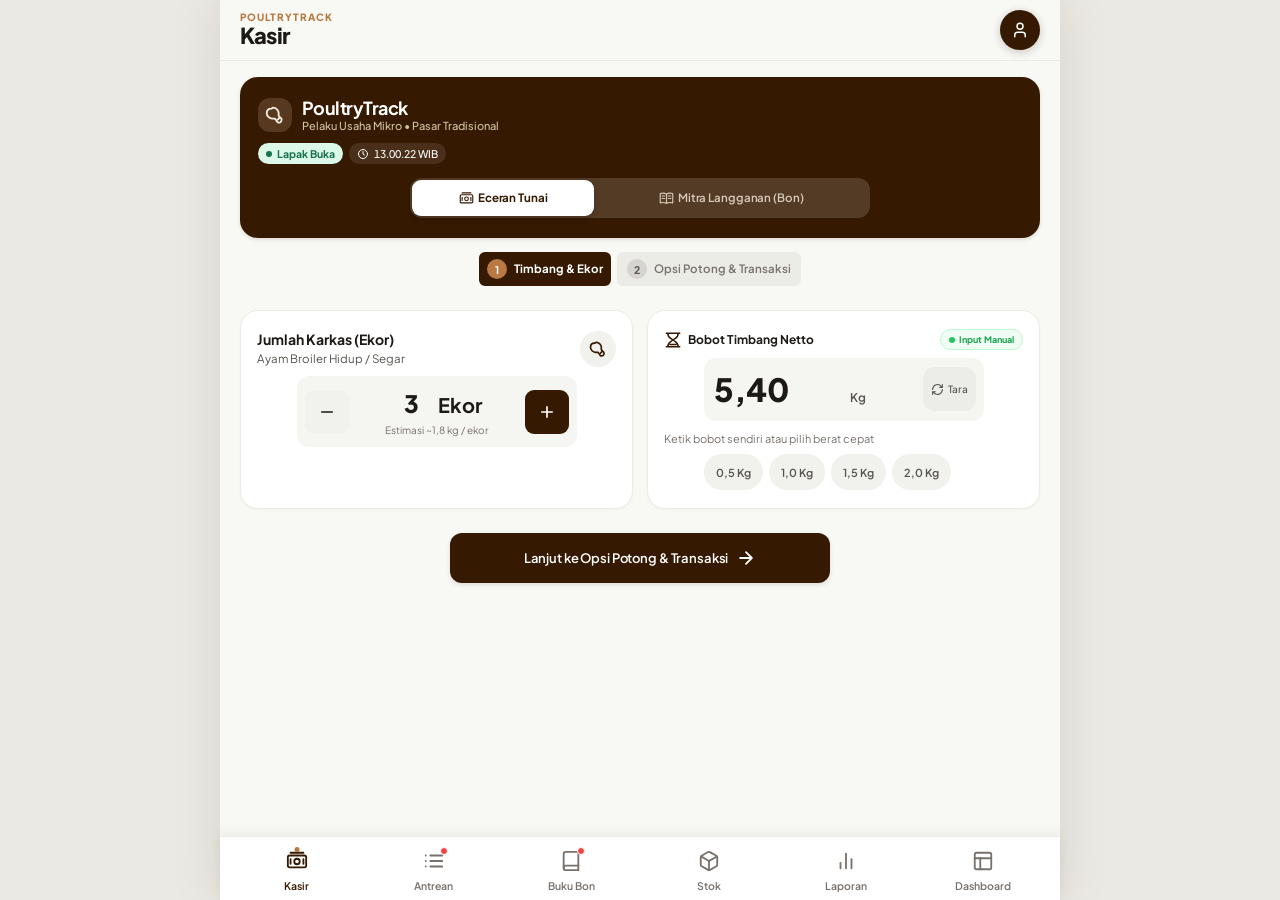
==== commit 812eb581: "feat(dashboard): integrate executive analytics tab and sync realistic default state" ====
--- a/index.html
+++ b/index.html
@@ -899,6 +899,235 @@
       </div>
     </section>
 
+
+    <!-- ============================================== -->
+    <!-- TAB 6: DASHBOARD EKSEKUTIF & MUTU (SLIDE 7)     -->
+    <!-- ============================================== -->
+    <section class="tab-pane" id="dashboard" aria-label="Dashboard Eksekutif &amp; Analisis Mutu">
+      <div class="dashboard-container">
+
+        <!-- Hero Header Card -->
+        <section class="surface-card dash-hero-card">
+          <div class="dash-hero-lockup">
+            <span class="dash-badge-eyebrow">RINGKASAN EKSEKUTIF &bull; SLIDE 7</span>
+            <h2 class="dash-hero-title">Dashboard Kinerja &amp; Analisis Mutu Lapak</h2>
+            <p class="dash-hero-desc">
+              Konsolidasi data transaksi 5 bulan (Mei &ndash; September 2026), rasio susut karkas pasokan, manajemen plafon piutang mitra, dan kontrol mutu SNI meja basah.
+            </p>
+          </div>
+        </section>
+
+        <!-- KPI 5 Cards Grid -->
+        <div class="dash-kpi-grid">
+
+          <div class="dash-kpi-card">
+            <span class="dash-kpi-label">TOTAL OMZET (5 BULAN)</span>
+            <div class="dash-kpi-val font-numeric" id="dashTotalOmzet">Rp 192.208.050</div>
+            <div class="dash-kpi-sub">
+              <span class="dash-pill-badge pill-success">1.638 Transaksi</span>
+              <span class="text-muted">Rata-rata Rp 1,25 Jt/hari</span>
+            </div>
+          </div>
+
+          <div class="dash-kpi-card">
+            <span class="dash-kpi-label">LABA KOTOR (GROSS PROFIT)</span>
+            <div class="dash-kpi-val font-numeric text-success" id="dashTotalProfit">Rp 43.355.636</div>
+            <div class="dash-kpi-sub">
+              <span class="dash-pill-badge pill-accent">Margin 22,55%</span>
+              <span class="text-muted">COGS Pasokan Rp 148,85 Jt</span>
+            </div>
+          </div>
+
+          <div class="dash-kpi-card">
+            <span class="dash-kpi-label">VOLUME KARKAS TERJUAL</span>
+            <div class="dash-kpi-val font-numeric" id="dashTotalKg">5.934,9 Kg</div>
+            <div class="dash-kpi-sub">
+              <span class="dash-pill-badge pill-neutral" id="dashTotalChickens">2.413 Ekor</span>
+              <span class="text-muted">15,8 ekor/hari (realistis)</span>
+            </div>
+          </div>
+
+          <div class="dash-kpi-card">
+            <span class="dash-kpi-label">RASIO SUSUT PASOKAN</span>
+            <div class="dash-kpi-val font-numeric text-amber" id="dashShrinkage">2,50%</div>
+            <div class="dash-kpi-sub">
+              <span class="dash-pill-badge pill-safe">Sesuai SNI</span>
+              <span class="text-muted">Toleransi susut &lt; 3,0%</span>
+            </div>
+          </div>
+
+          <div class="dash-kpi-card">
+            <span class="dash-kpi-label">PIUTANG BON TERKELOLA</span>
+            <div class="dash-kpi-val font-numeric text-primary" id="dashTotalDebt">Rp 3.526.000</div>
+            <div class="dash-kpi-sub">
+              <span class="dash-pill-badge pill-info">11 Mitra</span>
+              <span class="text-muted">Buku Bon Digital + Plafon</span>
+            </div>
+          </div>
+
+        </div>
+
+        <!-- Section 1: Tren Finansial Bulanan (SVG Chart) -->
+        <section class="surface-card dash-section-card">
+          <div class="section-heading">
+            <h2>
+              <svg class="ui-icon" viewBox="0 0 24 24" fill="none" stroke="currentColor" stroke-width="2" stroke-linecap="round" stroke-linejoin="round" aria-hidden="true">
+                <line x1="18" y1="20" x2="18" y2="10"/>
+                <line x1="12" y1="20" x2="12" y2="4"/>
+                <line x1="6" y1="20" x2="6" y2="14"/>
+              </svg>
+              <span>Tren Omzet &amp; Laba Kotor Bulanan (Mei &ndash; Sep 2026)</span>
+            </h2>
+          </div>
+          <p class="dash-section-caption">
+            Stabilitas arus kas lapak broiler dengan volume konsisten 15&ndash;16 ekor/hari. Omzet bulanan stabil di rentang Rp 37,8 Jt &ndash; Rp 39,4 Jt.
+          </p>
+
+          <div class="chart-legend-row">
+            <span class="legend-badge"><span class="legend-dot dot-brown"></span> Omzet Penjualan</span>
+            <span class="legend-badge"><span class="legend-dot dot-amber"></span> Laba Kotor Lapak</span>
+          </div>
+
+          <div class="chart-svg-container" id="monthlyChartWrapper">
+            <svg id="monthlyChartSvg" viewBox="0 0 580 220" preserveAspectRatio="xMidYMid meet" class="responsive-svg-chart"></svg>
+          </div>
+        </section>
+
+        <!-- Section 2: Komposisi Permintaan Potongan Karkas -->
+        <section class="surface-card dash-section-card">
+          <div class="section-heading">
+            <h2>
+              <svg class="ui-icon" viewBox="0 0 24 24" fill="none" stroke="currentColor" stroke-width="2" stroke-linecap="round" stroke-linejoin="round" aria-hidden="true">
+                <circle cx="12" cy="12" r="10"/>
+                <path d="M12 2a10 10 0 0 1 10 10H12V2z"/>
+              </svg>
+              <span>Komposisi Permintaan Potongan Karkas (Product Mix)</span>
+            </h2>
+          </div>
+          <p class="dash-section-caption">
+            Distribusi preferensi pemotongan karkas oleh mitra langganan (warung makan/katering) dan pembeli eceran meja basah.
+          </p>
+
+          <div class="cut-mix-list" id="cutMixContainer">
+            <!-- Injected by JavaScript -->
+          </div>
+        </section>
+
+        <!-- Section 3: Visualisasi Mutu Lapak (Pareto 80/20 & Fishbone) -->
+        <section class="surface-card dash-section-card">
+          <div class="section-heading">
+            <h2>
+              <svg class="ui-icon" viewBox="0 0 24 24" fill="none" stroke="currentColor" stroke-width="2" stroke-linecap="round" stroke-linejoin="round" aria-hidden="true">
+                <path d="M22 12h-4l-3 9L9 3l-3 9H2"/>
+              </svg>
+              <span>Visualisasi Mutu: Diagram Pareto 80/20 &amp; Resolusi Masalah</span>
+            </h2>
+          </div>
+          <p class="dash-section-caption">
+            Evaluasi 100 kasus kendala operasional kasir meja basah. Tiga masalah utama (Vital Few, 84%) diselesaikan secara langsung oleh PoultryTrack.
+          </p>
+
+          <div class="pareto-chart-wrap">
+            <div class="chart-legend-row">
+              <span class="legend-badge"><span class="legend-dot dot-red"></span> Frekuensi Kasus (Vital Few &le; 80%)</span>
+              <span class="legend-badge"><span class="legend-dot dot-grey"></span> Masalah Sekunder (Trivial Many)</span>
+              <span class="legend-badge"><span class="legend-dot dot-line"></span> Persentase Kumulatif (%)</span>
+            </div>
+            <div class="chart-svg-container">
+              <svg id="paretoChartSvg" viewBox="0 0 580 240" preserveAspectRatio="xMidYMid meet" class="responsive-svg-chart"></svg>
+            </div>
+          </div>
+
+          <!-- Matriks Fishbone 5M+1E -->
+          <div class="fishbone-matrix-box mt-3">
+            <span class="mini-eyebrow">RINGKASAN SOLUSI FISHBONE 5M+1E</span>
+            <div class="fishbone-grid">
+              <div class="fishbone-item">
+                <strong>Man (Manusia)</strong>
+                <span>Juru potong &amp; kasir terburu-buru subuh diatasi dengan Antrean Digital FIFO transparan.</span>
+              </div>
+              <div class="fishbone-item">
+                <strong>Machine (Peralatan)</strong>
+                <span>Timbangan manual analog digantikan kalkulasi kasir timbangan cepat (&lt; 2 detik).</span>
+              </div>
+              <div class="fishbone-item">
+                <strong>Method (Metode)</strong>
+                <span>Pencatatan nota kertas basah digantikan Buku Bon Digital &amp; Reminder WhatsApp 1-klik.</span>
+              </div>
+              <div class="fishbone-item">
+                <strong>Material (Bahan Baku)</strong>
+                <span>Variasi susut pasokan dikontrol otomatis lewat rekonsiliasi pasokan vs penjualan.</span>
+              </div>
+              <div class="fishbone-item">
+                <strong>Measurement (Pengukuran)</strong>
+                <span>Selisih timbang tara dieliminasi lewat preset tombol Tara 0,3 Kg instan.</span>
+              </div>
+              <div class="fishbone-item">
+                <strong>Environment (Lingkungan)</strong>
+                <span>Meja basah &amp; cipratan air diatasi lewat UI tombol besar 48dp, high contrast, &amp; mode luring.</span>
+              </div>
+            </div>
+          </div>
+        </section>
+
+        <!-- Section 4: Monitoring Plafon & Aging Piutang 11 Mitra -->
+        <section class="surface-card dash-section-card">
+          <div class="section-heading">
+            <h2>
+              <svg class="ui-icon" viewBox="0 0 24 24" fill="none" stroke="currentColor" stroke-width="2" stroke-linecap="round" stroke-linejoin="round" aria-hidden="true">
+                <path d="M17 21v-2a4 4 0 0 0-4-4H5a4 4 0 0 0-4 4v2"/>
+                <circle cx="9" cy="7" r="4"/>
+                <path d="M23 21v-2a4 4 0 0 0-3-3.87M16 3.13a4 4 0 0 1 0 7.75"/>
+              </svg>
+              <span>Status Plafon &amp; Piutang Mitra Langganan</span>
+            </h2>
+          </div>
+          <p class="dash-section-caption">
+            Kontrol batas kredit (plafon) dan jatuh tempo 11 mitra katering/warung makan untuk menjaga likuiditas lapak.
+          </p>
+
+          <div class="dash-partner-list" id="dashPartnerList">
+            <!-- Injected by JavaScript -->
+          </div>
+        </section>
+
+        <!-- Section 5: Visualisasi Eksekusi CPM 77 Hari & Indeks EVM -->
+        <section class="surface-card dash-section-card">
+          <div class="section-heading">
+            <h2>
+              <svg class="ui-icon" viewBox="0 0 24 24" fill="none" stroke="currentColor" stroke-width="2" stroke-linecap="round" stroke-linejoin="round" aria-hidden="true">
+                <circle cx="12" cy="12" r="10"/>
+                <polyline points="12 6 12 12 16 14"/>
+              </svg>
+              <span>Visualisasi Eksekusi Proyek: CPM 77 Hari &amp; Capaian EVM (Slide 5)</span>
+            </h2>
+          </div>
+          <p class="dash-section-caption">
+            Metrik pengendalian waktu dan biaya proyek PoultryTrack sesuai metodologi manajemen proyek modern.
+          </p>
+
+          <div class="cpm-evm-grid">
+            <div class="cpm-card">
+              <span class="cpm-label">JALUR KRITIS (CPM)</span>
+              <div class="cpm-value font-numeric">77 Hari Kerja</div>
+              <p class="cpm-desc">Float = 0 hari. Terdiri dari 18 deliverables penting dari analisis kebutuhan lapak hingga uji coba subuh.</p>
+            </div>
+            <div class="evm-card">
+              <span class="cpm-label">KINERJA JADWAL (SPI)</span>
+              <div class="cpm-value font-numeric text-amber">0,94</div>
+              <p class="cpm-desc">Earned Value (EV) Rp 14,1 Jt vs Planned Value (PV) Rp 15,0 Jt. Deviasi terkendali pada sprint penyempurnaan.</p>
+            </div>
+            <div class="evm-card">
+              <span class="cpm-label">KINERJA BIAYA (CPI)</span>
+              <div class="cpm-value font-numeric text-success">0,95</div>
+              <p class="cpm-desc">Actual Cost (AC) Rp 14,8 Jt. Efisiensi anggaran terjaga tanpa pembengkakan modal.</p>
+            </div>
+          </div>
+        </section>
+
+      </div>
+    </section>
+
   </main>
   <!-- BOTTOM NAVIGATION BAR                          -->
   <nav class="bottom-nav-bar" id="mobileTabBar" aria-label="Menu Utama">
@@ -962,6 +1191,18 @@
         <span class="nav-active-dot"></span>
       </span>
       <span>Laporan</span>
+    </button>
+
+    <button type="button" class="bnav-item" data-tab="dashboard">
+      <span class="bnav-icon-wrap">
+        <svg class="ui-icon" viewBox="0 0 24 24" fill="none" stroke="currentColor" stroke-width="2" stroke-linecap="round" stroke-linejoin="round" aria-hidden="true">
+          <rect x="3" y="3" width="18" height="18" rx="2" ry="2"/>
+          <line x1="3" y1="9" x2="21" y2="9"/>
+          <line x1="9" y1="21" x2="9" y2="9"/>
+        </svg>
+        <span class="nav-active-dot"></span>
+      </span>
+      <span>Dashboard</span>
     </button>
 
   </nav>
--- a/style.css
+++ b/style.css
@@ -3098,3 +3098,392 @@
   .report-extra, .data-settings { grid-column: 1 / -1; }
 }
 
+
+/* ==============================================================
+   DASHBOARD TAB STYLES (SLIDE 7 & MANAJEMEN MUTU LAPAK)
+   ============================================================== */
+.dashboard-container {
+  display: flex;
+  flex-direction: column;
+  gap: 16px;
+  width: 100%;
+}
+
+.dash-hero-card {
+  background: linear-gradient(135deg, #351900 0%, #4a2305 100%);
+  color: #FFFFFF;
+  border-radius: var(--radius-card);
+  padding: 20px 18px;
+  border: 1px solid rgba(255, 255, 255, 0.1);
+  box-shadow: 0 4px 16px rgba(53, 25, 0, 0.15);
+}
+
+.dash-badge-eyebrow {
+  display: inline-block;
+  font-size: 10px;
+  font-weight: 700;
+  letter-spacing: 0.08em;
+  color: #FBBF24;
+  background: rgba(251, 191, 36, 0.15);
+  border: 1px solid rgba(251, 191, 36, 0.3);
+  padding: 3px 8px;
+  border-radius: 9999px;
+  margin-bottom: 8px;
+}
+
+.dash-hero-title {
+  font-size: 18px;
+  font-weight: 800;
+  color: #FFFFFF;
+  margin-bottom: 6px;
+  line-height: 1.3;
+}
+
+.dash-hero-desc {
+  font-size: 12.5px;
+  line-height: 1.5;
+  color: #E2E8F0;
+  margin: 0;
+}
+
+/* KPI 5 Cards Grid */
+.dash-kpi-grid {
+  display: grid;
+  grid-template-columns: 1fr;
+  gap: 12px;
+}
+
+@media (min-width: 480px) {
+  .dash-kpi-grid {
+    grid-template-columns: 1fr 1fr;
+  }
+}
+
+@media (min-width: 768px) {
+  .dash-kpi-grid {
+    grid-template-columns: repeat(3, 1fr);
+  }
+}
+
+.dash-kpi-card {
+  background: var(--bg-surface);
+  border: 1px solid var(--border-light);
+  border-radius: var(--radius-card);
+  padding: 14px 14px;
+  box-shadow: var(--shadow-card);
+  display: flex;
+  flex-direction: column;
+  gap: 4px;
+}
+
+.dash-kpi-label {
+  font-size: 10px;
+  font-weight: 700;
+  letter-spacing: 0.05em;
+  color: var(--text-muted);
+}
+
+.dash-kpi-val {
+  font-size: 20px;
+  font-weight: 800;
+  color: var(--text-primary);
+  line-height: 1.2;
+}
+
+.dash-kpi-sub {
+  display: flex;
+  align-items: center;
+  gap: 6px;
+  font-size: 11px;
+  margin-top: 4px;
+}
+
+.dash-pill-badge {
+  display: inline-block;
+  font-size: 10px;
+  font-weight: 700;
+  padding: 2px 7px;
+  border-radius: 9999px;
+}
+
+.pill-success { background: #DCFCE7; color: #166534; }
+.pill-accent { background: #FEF3C7; color: #92400E; }
+.pill-neutral { background: #F1F5F9; color: #334155; }
+.pill-safe { background: #E0E7FF; color: #3730A3; }
+.pill-info { background: #E0F2FE; color: #0369A1; }
+
+.text-amber { color: #D97706 !important; }
+
+/* Dashboard Section Card */
+.dash-section-card {
+  display: flex;
+  flex-direction: column;
+  gap: 12px;
+}
+
+.dash-section-caption {
+  font-size: 12.5px;
+  line-height: 1.5;
+  color: var(--text-secondary);
+  margin: 0;
+}
+
+.chart-legend-row {
+  display: flex;
+  flex-wrap: wrap;
+  gap: 12px;
+  align-items: center;
+  font-size: 11px;
+  color: var(--text-secondary);
+  padding: 6px 0;
+}
+
+.legend-badge {
+  display: inline-flex;
+  align-items: center;
+  gap: 6px;
+  font-weight: 600;
+}
+
+.legend-dot {
+  width: 10px;
+  height: 10px;
+  border-radius: 2px;
+  display: inline-block;
+}
+
+.dot-brown { background: #351900; }
+.dot-amber { background: #D97706; }
+.dot-red { background: #B91C1C; }
+.dot-grey { background: #94A3B8; }
+.dot-line {
+  background: #D97706;
+  height: 3px;
+  width: 14px;
+  border-radius: 1px;
+}
+
+.chart-svg-container {
+  width: 100%;
+  background: #F8FAFC;
+  border: 1px solid var(--border-light);
+  border-radius: var(--radius-inner);
+  padding: 8px 4px;
+  overflow-x: auto;
+}
+
+.responsive-svg-chart {
+  width: 100%;
+  height: auto;
+  min-width: 320px;
+  display: block;
+}
+
+/* Cut Mix Rows */
+.cut-mix-list {
+  display: flex;
+  flex-direction: column;
+  gap: 12px;
+}
+
+.cut-mix-row {
+  display: flex;
+  flex-direction: column;
+  gap: 5px;
+  padding: 8px 12px;
+  background: #F8FAFC;
+  border: 1px solid var(--border-light);
+  border-radius: var(--radius-inner);
+}
+
+.cut-mix-header {
+  display: flex;
+  justify-content: space-between;
+  align-items: center;
+  font-size: 13px;
+  font-weight: 700;
+  color: var(--text-primary);
+}
+
+.cut-mix-stat {
+  font-size: 12.5px;
+  color: #351900;
+}
+
+.cut-mix-bar-bg {
+  width: 100%;
+  height: 8px;
+  background: #E2E8F0;
+  border-radius: 9999px;
+  overflow: hidden;
+}
+
+.cut-mix-bar-fill {
+  height: 100%;
+  background: linear-gradient(90deg, #351900 0%, #D97706 100%);
+  border-radius: 9999px;
+  transition: width 0.3s ease;
+}
+
+.cut-mix-meta {
+  display: flex;
+  justify-content: space-between;
+  font-size: 11px;
+  color: var(--text-muted);
+}
+
+/* Fishbone Grid */
+.fishbone-matrix-box {
+  background: #F8FAFC;
+  border: 1px solid var(--border-light);
+  border-radius: var(--radius-inner);
+  padding: 12px;
+}
+
+.fishbone-grid {
+  display: grid;
+  grid-template-columns: 1fr;
+  gap: 10px;
+  margin-top: 8px;
+}
+
+@media (min-width: 600px) {
+  .fishbone-grid {
+    grid-template-columns: 1fr 1fr;
+  }
+}
+
+.fishbone-item {
+  background: #FFFFFF;
+  border: 1px solid var(--border-light);
+  border-radius: 6px;
+  padding: 8px 10px;
+  display: flex;
+  flex-direction: column;
+  gap: 3px;
+  font-size: 11.5px;
+}
+
+.fishbone-item strong {
+  color: #351900;
+  font-size: 12px;
+}
+
+.fishbone-item span {
+  color: var(--text-secondary);
+  line-height: 1.4;
+}
+
+/* Partner Debt Dashboard */
+.dash-partner-list {
+  display: flex;
+  flex-direction: column;
+  gap: 10px;
+}
+
+.dash-partner-item {
+  background: #F8FAFC;
+  border: 1px solid var(--border-light);
+  border-radius: var(--radius-inner);
+  padding: 10px 12px;
+  display: flex;
+  flex-direction: column;
+  gap: 5px;
+}
+
+.dash-partner-top {
+  display: flex;
+  justify-content: space-between;
+  align-items: center;
+  font-size: 12.5px;
+  font-weight: 700;
+}
+
+.dash-partner-name {
+  color: var(--text-primary);
+}
+
+.dash-partner-debt {
+  font-size: 12.5px;
+}
+
+.dash-partner-debt.danger { color: #B91C1C; }
+.dash-partner-debt.warning { color: #D97706; }
+.dash-partner-debt.safe { color: #166534; }
+
+.dash-partner-progress-bg {
+  width: 100%;
+  height: 6px;
+  background: #E2E8F0;
+  border-radius: 9999px;
+  overflow: hidden;
+}
+
+.dash-partner-progress-fill {
+  height: 100%;
+  border-radius: 9999px;
+}
+
+.dash-partner-progress-fill.danger { background: #EF4444; }
+.dash-partner-progress-fill.warning { background: #F59E0B; }
+.dash-partner-progress-fill.safe { background: #10B981; }
+
+.dash-partner-sub {
+  display: flex;
+  justify-content: space-between;
+  font-size: 11px;
+  color: var(--text-muted);
+}
+
+.partner-badge {
+  padding: 1px 6px;
+  border-radius: 4px;
+  font-size: 10px;
+}
+
+.partner-badge.danger { background: #FEE2E2; color: #991B1B; }
+.partner-badge.warning { background: #FEF3C7; color: #92400E; }
+.partner-badge.safe { background: #DCFCE7; color: #166534; }
+
+/* CPM & EVM Grid */
+.cpm-evm-grid {
+  display: grid;
+  grid-template-columns: 1fr;
+  gap: 10px;
+}
+
+@media (min-width: 600px) {
+  .cpm-evm-grid {
+    grid-template-columns: repeat(3, 1fr);
+  }
+}
+
+.cpm-card, .evm-card {
+  background: #F8FAFC;
+  border: 1px solid var(--border-light);
+  border-radius: var(--radius-inner);
+  padding: 12px;
+  display: flex;
+  flex-direction: column;
+  gap: 4px;
+}
+
+.cpm-label {
+  font-size: 10px;
+  font-weight: 700;
+  letter-spacing: 0.05em;
+  color: var(--text-muted);
+}
+
+.cpm-value {
+  font-size: 18px;
+  font-weight: 800;
+  color: var(--text-primary);
+}
+
+.cpm-desc {
+  font-size: 11px;
+  line-height: 1.4;
+  color: var(--text-secondary);
+  margin: 0;
+}
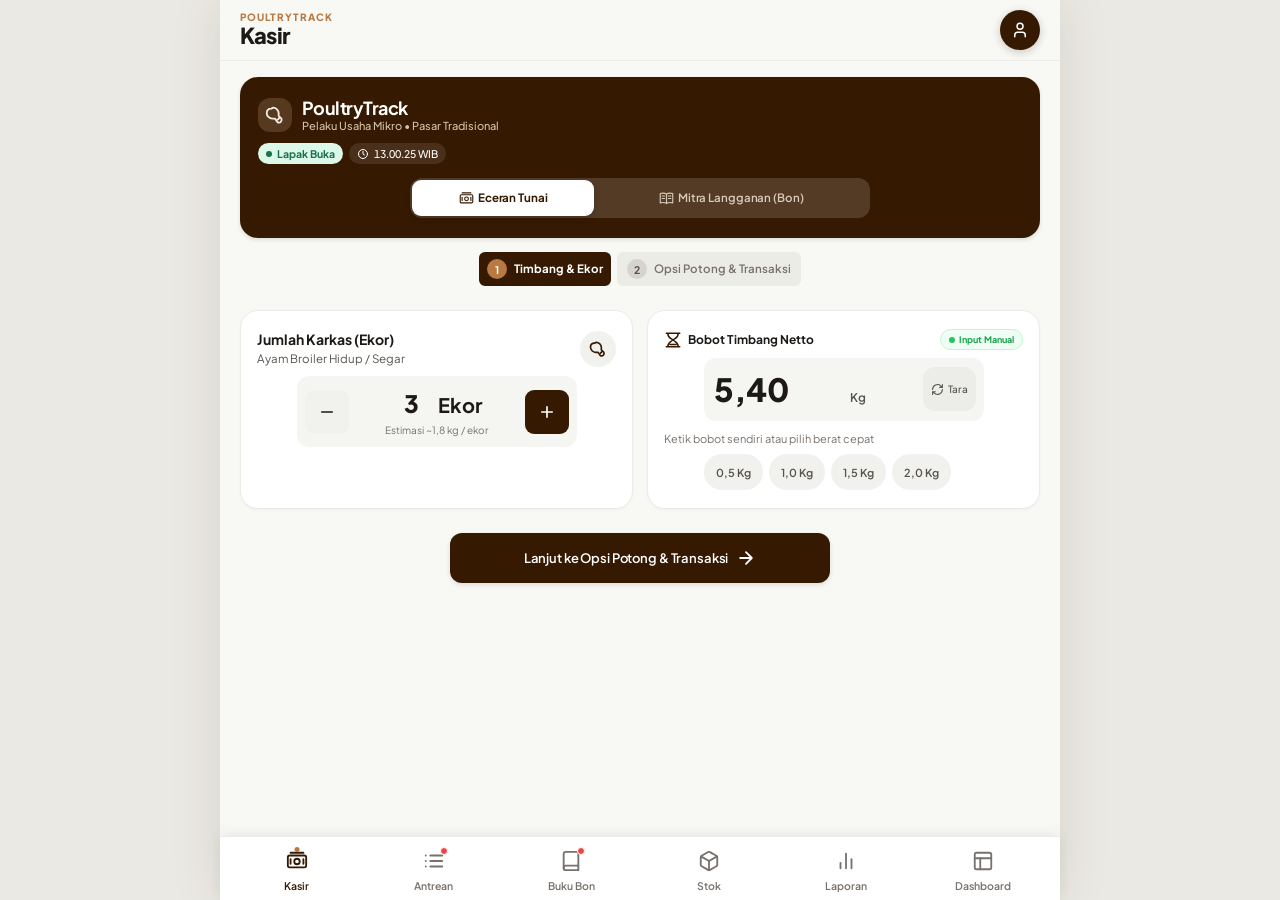
==== commit 56844f8f: "style(dashboard): refine minimalist executive analytics layout and clean typography" ====
--- a/index.html
+++ b/index.html
@@ -906,16 +906,16 @@
     <section class="tab-pane" id="dashboard" aria-label="Dashboard Eksekutif &amp; Analisis Mutu">
       <div class="dashboard-container">
 
-        <!-- Hero Header Card -->
-        <section class="surface-card dash-hero-card">
-          <div class="dash-hero-lockup">
-            <span class="dash-badge-eyebrow">RINGKASAN EKSEKUTIF &bull; SLIDE 7</span>
-            <h2 class="dash-hero-title">Dashboard Kinerja &amp; Analisis Mutu Lapak</h2>
-            <p class="dash-hero-desc">
-              Konsolidasi data transaksi 5 bulan (Mei &ndash; September 2026), rasio susut karkas pasokan, manajemen plafon piutang mitra, dan kontrol mutu SNI meja basah.
-            </p>
-          </div>
-        </section>
+        <!-- Top Metric Bar (Minimalist Human Dashboard) -->
+        <div class="dash-header-bar">
+          <div>
+            <h2 class="dash-view-title">Ringkasan Operasional &amp; Keuangan</h2>
+            <p class="dash-view-sub">Data historis 5 bulan (1 Mei &ndash; 28 September 2026) &bull; 1.638 transaksi</p>
+          </div>
+          <div class="dash-time-range">
+            <span class="tag-period">Mei &ndash; Sep 2026</span>
+          </div>
+        </div>
 
         <!-- KPI 5 Cards Grid -->
         <div class="dash-kpi-grid">
--- a/style.css
+++ b/style.css
@@ -3487,3 +3487,89 @@
   color: var(--text-secondary);
   margin: 0;
 }
+
+/* Dashboard Header Bar (Humanized, minimal, professional) */
+.dash-header-bar {
+  display: flex;
+  justify-content: space-between;
+  align-items: flex-end;
+  padding: 4px 2px 14px;
+  border-bottom: 1px solid var(--border-light);
+  margin-bottom: 14px;
+}
+
+.dash-view-title {
+  font-size: 19px;
+  font-weight: 800;
+  color: #1E293B;
+  letter-spacing: -0.02em;
+  margin: 0 0 3px 0;
+}
+
+.dash-view-sub {
+  font-size: 12.5px;
+  color: #64748B;
+  margin: 0;
+}
+
+.tag-period {
+  font-size: 11px;
+  font-weight: 700;
+  color: #351900;
+  background: #FEF3C7;
+  border: 1px solid #FDE68A;
+  padding: 4px 10px;
+  border-radius: 6px;
+  white-space: nowrap;
+}
+
+/* Cleaner KPI card design */
+.dash-kpi-card {
+  background: #FFFFFF;
+  border: 1px solid #E2E8F0;
+  border-radius: 10px;
+  padding: 16px;
+  box-shadow: 0 1px 3px rgba(0,0,0,0.03);
+  transition: transform 0.15s ease, box-shadow 0.15s ease;
+}
+
+.dash-kpi-card:hover {
+  box-shadow: 0 4px 12px rgba(53, 25, 0, 0.06);
+}
+
+.dash-kpi-label {
+  font-size: 10.5px;
+  font-weight: 700;
+  letter-spacing: 0.04em;
+  color: #64748B;
+  text-transform: uppercase;
+}
+
+.dash-kpi-val {
+  font-size: 22px;
+  font-weight: 800;
+  color: #0F172A;
+  margin: 6px 0 4px;
+  letter-spacing: -0.02em;
+}
+
+.dash-section-card {
+  background: #FFFFFF;
+  border: 1px solid #E2E8F0;
+  border-radius: 12px;
+  padding: 20px;
+  box-shadow: 0 1px 4px rgba(0,0,0,0.03);
+}
+
+.dash-section-card .section-heading h2 {
+  font-size: 15px;
+  font-weight: 700;
+  color: #1E293B;
+}
+
+.chart-svg-container {
+  background: #FAFAFA;
+  border: 1px solid #F1F5F9;
+  border-radius: 8px;
+  padding: 12px 8px;
+}
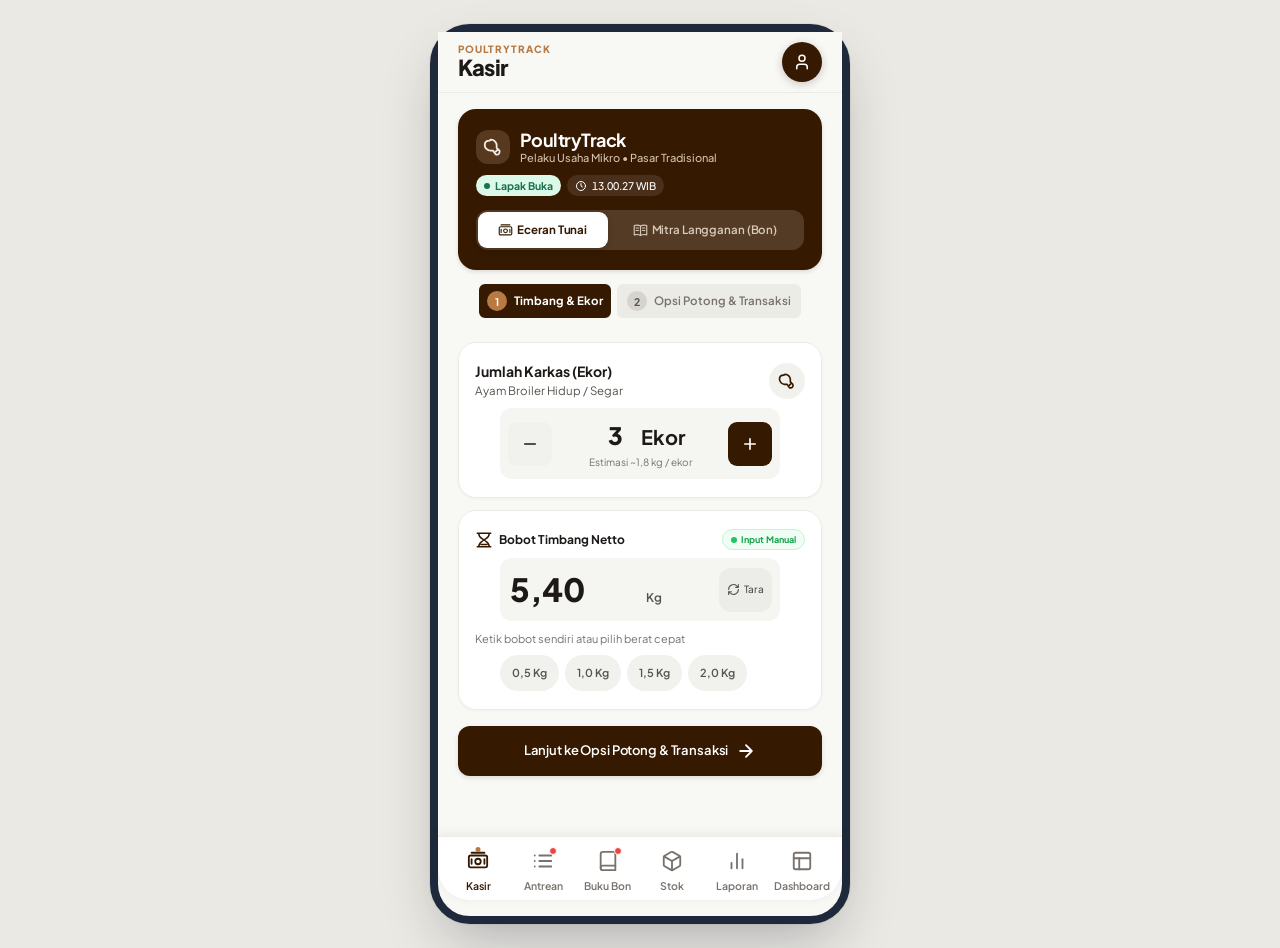
==== commit 9ecf0e44: "refactor(dash): remove Pareto 80/20 and Fishbone section from app dashboard" ====
--- a/index.html
+++ b/index.html
@@ -1013,63 +1013,6 @@
           </div>
         </section>
 
-        <!-- Section 3: Visualisasi Mutu Lapak (Pareto 80/20 & Fishbone) -->
-        <section class="surface-card dash-section-card">
-          <div class="section-heading">
-            <h2>
-              <svg class="ui-icon" viewBox="0 0 24 24" fill="none" stroke="currentColor" stroke-width="2" stroke-linecap="round" stroke-linejoin="round" aria-hidden="true">
-                <path d="M22 12h-4l-3 9L9 3l-3 9H2"/>
-              </svg>
-              <span>Visualisasi Mutu: Diagram Pareto 80/20 &amp; Resolusi Masalah</span>
-            </h2>
-          </div>
-          <p class="dash-section-caption">
-            Evaluasi 100 kasus kendala operasional kasir meja basah. Tiga masalah utama (Vital Few, 84%) diselesaikan secara langsung oleh PoultryTrack.
-          </p>
-
-          <div class="pareto-chart-wrap">
-            <div class="chart-legend-row">
-              <span class="legend-badge"><span class="legend-dot dot-red"></span> Frekuensi Kasus (Vital Few &le; 80%)</span>
-              <span class="legend-badge"><span class="legend-dot dot-grey"></span> Masalah Sekunder (Trivial Many)</span>
-              <span class="legend-badge"><span class="legend-dot dot-line"></span> Persentase Kumulatif (%)</span>
-            </div>
-            <div class="chart-svg-container">
-              <svg id="paretoChartSvg" viewBox="0 0 580 240" preserveAspectRatio="xMidYMid meet" class="responsive-svg-chart"></svg>
-            </div>
-          </div>
-
-          <!-- Matriks Fishbone 5M+1E -->
-          <div class="fishbone-matrix-box mt-3">
-            <span class="mini-eyebrow">RINGKASAN SOLUSI FISHBONE 5M+1E</span>
-            <div class="fishbone-grid">
-              <div class="fishbone-item">
-                <strong>Man (Manusia)</strong>
-                <span>Juru potong &amp; kasir terburu-buru subuh diatasi dengan Antrean Digital FIFO transparan.</span>
-              </div>
-              <div class="fishbone-item">
-                <strong>Machine (Peralatan)</strong>
-                <span>Timbangan manual analog digantikan kalkulasi kasir timbangan cepat (&lt; 2 detik).</span>
-              </div>
-              <div class="fishbone-item">
-                <strong>Method (Metode)</strong>
-                <span>Pencatatan nota kertas basah digantikan Buku Bon Digital &amp; Reminder WhatsApp 1-klik.</span>
-              </div>
-              <div class="fishbone-item">
-                <strong>Material (Bahan Baku)</strong>
-                <span>Variasi susut pasokan dikontrol otomatis lewat rekonsiliasi pasokan vs penjualan.</span>
-              </div>
-              <div class="fishbone-item">
-                <strong>Measurement (Pengukuran)</strong>
-                <span>Selisih timbang tara dieliminasi lewat preset tombol Tara 0,3 Kg instan.</span>
-              </div>
-              <div class="fishbone-item">
-                <strong>Environment (Lingkungan)</strong>
-                <span>Meja basah &amp; cipratan air diatasi lewat UI tombol besar 48dp, high contrast, &amp; mode luring.</span>
-              </div>
-            </div>
-          </div>
-        </section>
-
         <!-- Section 4: Monitoring Plafon & Aging Piutang 11 Mitra -->
         <section class="surface-card dash-section-card">
           <div class="section-heading">
--- a/style.css
+++ b/style.css
@@ -2905,13 +2905,31 @@
 
 /* TABLET (min-width: 768px) */
 @media (min-width: 768px) {
+  html {
+    background-color: #E2E8F0;
+    background-image: radial-gradient(#CBD5E1 1px, transparent 1px);
+    background-size: 20px 20px;
+    min-height: 100vh;
+    display: flex;
+    justify-content: center;
+  }
+
   body {
-    max-width: 680px;
-    box-shadow: 0 0 36px rgba(53, 25, 0, 0.08);
+    max-width: 420px;
+    margin: 24px auto;
+    border-radius: 40px;
+    border: 8px solid #1E293B;
+    box-shadow: 0 25px 60px -15px rgba(15, 23, 42, 0.3), 0 0 0 1px rgba(0,0,0,0.05);
+    overflow-x: hidden;
+    overflow-y: auto;
+    height: calc(100vh - 48px);
+    max-height: 880px;
   }
 
   .bottom-nav-bar {
-    max-width: 680px;
+    max-width: 404px;
+    border-bottom-left-radius: 32px;
+    border-bottom-right-radius: 32px;
   }
 
   .header-inner {
@@ -2949,35 +2967,22 @@
     margin: 8px auto 0;
   }
 
-  /* Kasir Tahap 1: 2 Kolom (Jumlah Karkas & Bobot) */
+  /* Kasir Tahap 1: 1 Kolom Vertikal Otentik Sesuai Figma Mobile */
   #cashierStepOne {
-    display: grid;
-    grid-template-columns: 1fr 1fr;
-    gap: 14px;
-    align-items: stretch;
+    display: flex;
+    flex-direction: column;
+    gap: 12px;
   }
 
-  #cashierStepOne > #partnerInfoCard {
-    grid-column: 1 / -1;
+  #cashierStepOne > .quantity-card,
+  #cashierStepOne > .weight-card {
+    width: 100%;
+    margin-bottom: 0;
   }
 
-  #cashierStepOne > .quantity-card {
-    grid-column: 1;
-    margin-bottom: 0;
-    height: 100%;
-  }
-
-  #cashierStepOne > .weight-card {
-    grid-column: 2;
-    margin-bottom: 0;
-    height: 100%;
-  }
-
   #cashierStepOne > #btnNextStep {
-    grid-column: 1 / -1;
-    max-width: 380px;
-    margin: 10px auto 0;
     width: 100%;
+    margin-top: 4px;
   }
 
   /* Antrean Grid 2 Kolom */
@@ -3016,12 +3021,11 @@
 /* DESKTOP / LAPTOP (min-width: 1024px) */
 @media (min-width: 1024px) {
   body {
-    max-width: 840px;
-    box-shadow: 0 0 50px rgba(53, 25, 0, 0.1);
+    max-width: 420px;
   }
 
   .bottom-nav-bar {
-    max-width: 840px;
+    max-width: 404px;
   }
 
   /* Kasir Tahap 2: 2 Kolom Seimbang */
@@ -3149,20 +3153,24 @@
 /* KPI 5 Cards Grid */
 .dash-kpi-grid {
   display: grid;
-  grid-template-columns: 1fr;
-  gap: 12px;
-}
-
-@media (min-width: 480px) {
-  .dash-kpi-grid {
-    grid-template-columns: 1fr 1fr;
-  }
-}
-
-@media (min-width: 768px) {
-  .dash-kpi-grid {
-    grid-template-columns: repeat(3, 1fr);
-  }
+  grid-template-columns: 1fr 1fr;
+  gap: 10px;
+}
+
+.dash-kpi-card:last-child {
+  grid-column: 1 / -1;
+}
+
+.dash-kpi-val {
+  font-size: 17px;
+  font-weight: 800;
+  color: #0F172A;
+  margin: 4px 0 2px;
+  letter-spacing: -0.02em;
+}
+
+.dash-kpi-card {
+  padding: 12px 10px;
 }
 
 .dash-kpi-card {
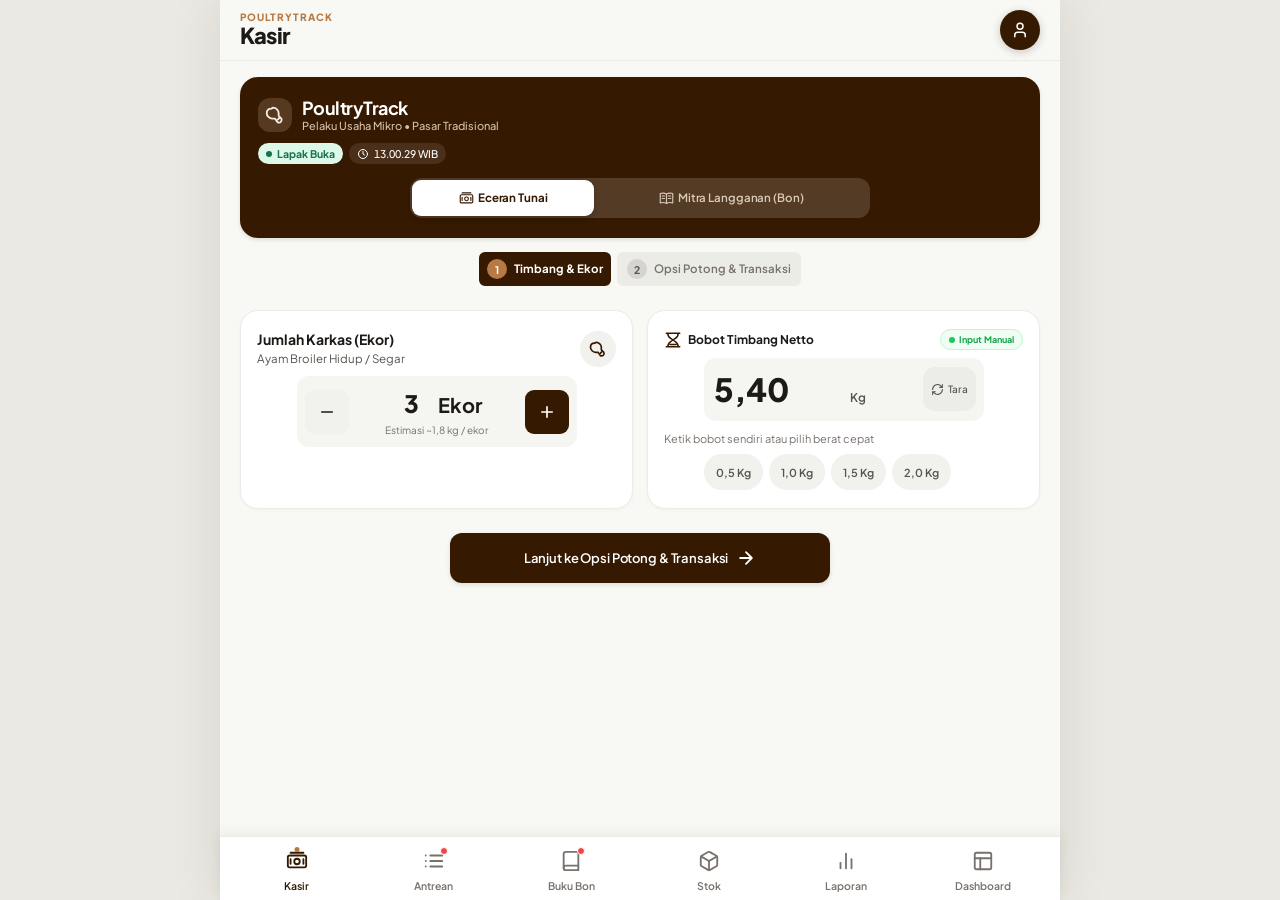
==== commit 291925a8: "Revert "refactor(dash): remove Pareto 80/20 and Fishbone section from app dashboard" This reverts co" ====
--- a/index.html
+++ b/index.html
@@ -1013,6 +1013,63 @@
           </div>
         </section>
 
+        <!-- Section 3: Visualisasi Mutu Lapak (Pareto 80/20 & Fishbone) -->
+        <section class="surface-card dash-section-card">
+          <div class="section-heading">
+            <h2>
+              <svg class="ui-icon" viewBox="0 0 24 24" fill="none" stroke="currentColor" stroke-width="2" stroke-linecap="round" stroke-linejoin="round" aria-hidden="true">
+                <path d="M22 12h-4l-3 9L9 3l-3 9H2"/>
+              </svg>
+              <span>Visualisasi Mutu: Diagram Pareto 80/20 &amp; Resolusi Masalah</span>
+            </h2>
+          </div>
+          <p class="dash-section-caption">
+            Evaluasi 100 kasus kendala operasional kasir meja basah. Tiga masalah utama (Vital Few, 84%) diselesaikan secara langsung oleh PoultryTrack.
+          </p>
+
+          <div class="pareto-chart-wrap">
+            <div class="chart-legend-row">
+              <span class="legend-badge"><span class="legend-dot dot-red"></span> Frekuensi Kasus (Vital Few &le; 80%)</span>
+              <span class="legend-badge"><span class="legend-dot dot-grey"></span> Masalah Sekunder (Trivial Many)</span>
+              <span class="legend-badge"><span class="legend-dot dot-line"></span> Persentase Kumulatif (%)</span>
+            </div>
+            <div class="chart-svg-container">
+              <svg id="paretoChartSvg" viewBox="0 0 580 240" preserveAspectRatio="xMidYMid meet" class="responsive-svg-chart"></svg>
+            </div>
+          </div>
+
+          <!-- Matriks Fishbone 5M+1E -->
+          <div class="fishbone-matrix-box mt-3">
+            <span class="mini-eyebrow">RINGKASAN SOLUSI FISHBONE 5M+1E</span>
+            <div class="fishbone-grid">
+              <div class="fishbone-item">
+                <strong>Man (Manusia)</strong>
+                <span>Juru potong &amp; kasir terburu-buru subuh diatasi dengan Antrean Digital FIFO transparan.</span>
+              </div>
+              <div class="fishbone-item">
+                <strong>Machine (Peralatan)</strong>
+                <span>Timbangan manual analog digantikan kalkulasi kasir timbangan cepat (&lt; 2 detik).</span>
+              </div>
+              <div class="fishbone-item">
+                <strong>Method (Metode)</strong>
+                <span>Pencatatan nota kertas basah digantikan Buku Bon Digital &amp; Reminder WhatsApp 1-klik.</span>
+              </div>
+              <div class="fishbone-item">
+                <strong>Material (Bahan Baku)</strong>
+                <span>Variasi susut pasokan dikontrol otomatis lewat rekonsiliasi pasokan vs penjualan.</span>
+              </div>
+              <div class="fishbone-item">
+                <strong>Measurement (Pengukuran)</strong>
+                <span>Selisih timbang tara dieliminasi lewat preset tombol Tara 0,3 Kg instan.</span>
+              </div>
+              <div class="fishbone-item">
+                <strong>Environment (Lingkungan)</strong>
+                <span>Meja basah &amp; cipratan air diatasi lewat UI tombol besar 48dp, high contrast, &amp; mode luring.</span>
+              </div>
+            </div>
+          </div>
+        </section>
+
         <!-- Section 4: Monitoring Plafon & Aging Piutang 11 Mitra -->
         <section class="surface-card dash-section-card">
           <div class="section-heading">
--- a/style.css
+++ b/style.css
@@ -2905,31 +2905,13 @@
 
 /* TABLET (min-width: 768px) */
 @media (min-width: 768px) {
-  html {
-    background-color: #E2E8F0;
-    background-image: radial-gradient(#CBD5E1 1px, transparent 1px);
-    background-size: 20px 20px;
-    min-height: 100vh;
-    display: flex;
-    justify-content: center;
+  body {
+    max-width: 680px;
+    box-shadow: 0 0 36px rgba(53, 25, 0, 0.08);
   }
 
-  body {
-    max-width: 420px;
-    margin: 24px auto;
-    border-radius: 40px;
-    border: 8px solid #1E293B;
-    box-shadow: 0 25px 60px -15px rgba(15, 23, 42, 0.3), 0 0 0 1px rgba(0,0,0,0.05);
-    overflow-x: hidden;
-    overflow-y: auto;
-    height: calc(100vh - 48px);
-    max-height: 880px;
-  }
-
   .bottom-nav-bar {
-    max-width: 404px;
-    border-bottom-left-radius: 32px;
-    border-bottom-right-radius: 32px;
+    max-width: 680px;
   }
 
   .header-inner {
@@ -2967,22 +2949,35 @@
     margin: 8px auto 0;
   }
 
-  /* Kasir Tahap 1: 1 Kolom Vertikal Otentik Sesuai Figma Mobile */
+  /* Kasir Tahap 1: 2 Kolom (Jumlah Karkas & Bobot) */
   #cashierStepOne {
-    display: flex;
-    flex-direction: column;
-    gap: 12px;
+    display: grid;
+    grid-template-columns: 1fr 1fr;
+    gap: 14px;
+    align-items: stretch;
   }
 
-  #cashierStepOne > .quantity-card,
+  #cashierStepOne > #partnerInfoCard {
+    grid-column: 1 / -1;
+  }
+
+  #cashierStepOne > .quantity-card {
+    grid-column: 1;
+    margin-bottom: 0;
+    height: 100%;
+  }
+
   #cashierStepOne > .weight-card {
+    grid-column: 2;
+    margin-bottom: 0;
+    height: 100%;
+  }
+
+  #cashierStepOne > #btnNextStep {
+    grid-column: 1 / -1;
+    max-width: 380px;
+    margin: 10px auto 0;
     width: 100%;
-    margin-bottom: 0;
-  }
-
-  #cashierStepOne > #btnNextStep {
-    width: 100%;
-    margin-top: 4px;
   }
 
   /* Antrean Grid 2 Kolom */
@@ -3021,11 +3016,12 @@
 /* DESKTOP / LAPTOP (min-width: 1024px) */
 @media (min-width: 1024px) {
   body {
-    max-width: 420px;
+    max-width: 840px;
+    box-shadow: 0 0 50px rgba(53, 25, 0, 0.1);
   }
 
   .bottom-nav-bar {
-    max-width: 404px;
+    max-width: 840px;
   }
 
   /* Kasir Tahap 2: 2 Kolom Seimbang */
@@ -3153,24 +3149,20 @@
 /* KPI 5 Cards Grid */
 .dash-kpi-grid {
   display: grid;
-  grid-template-columns: 1fr 1fr;
-  gap: 10px;
-}
-
-.dash-kpi-card:last-child {
-  grid-column: 1 / -1;
-}
-
-.dash-kpi-val {
-  font-size: 17px;
-  font-weight: 800;
-  color: #0F172A;
-  margin: 4px 0 2px;
-  letter-spacing: -0.02em;
-}
-
-.dash-kpi-card {
-  padding: 12px 10px;
+  grid-template-columns: 1fr;
+  gap: 12px;
+}
+
+@media (min-width: 480px) {
+  .dash-kpi-grid {
+    grid-template-columns: 1fr 1fr;
+  }
+}
+
+@media (min-width: 768px) {
+  .dash-kpi-grid {
+    grid-template-columns: repeat(3, 1fr);
+  }
 }
 
 .dash-kpi-card {
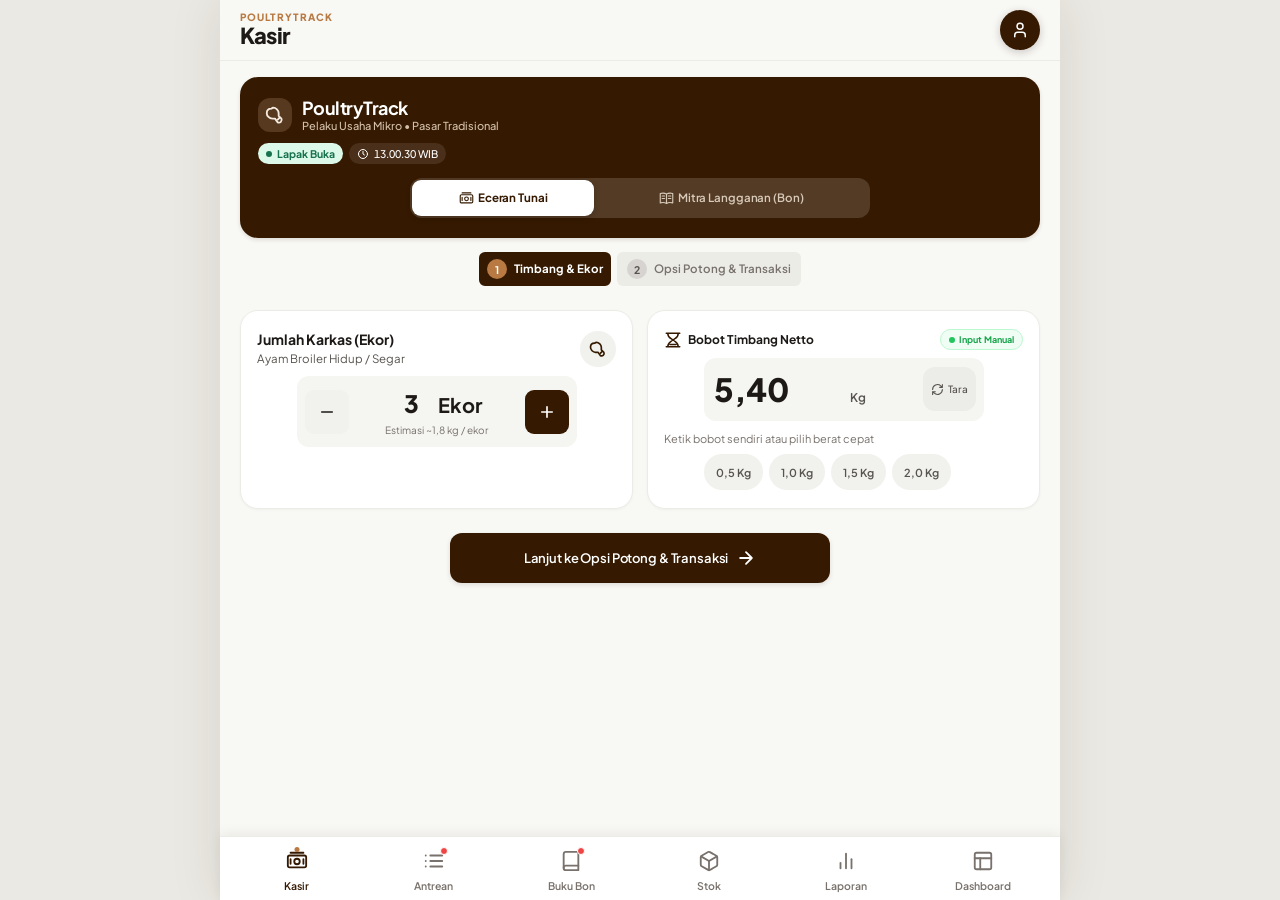
==== commit edf6df59: "refactor(dash): permanently remove Pareto and Fishbone section while keeping fluid responsive deskto" ====
--- a/index.html
+++ b/index.html
@@ -1013,63 +1013,6 @@
           </div>
         </section>
 
-        <!-- Section 3: Visualisasi Mutu Lapak (Pareto 80/20 & Fishbone) -->
-        <section class="surface-card dash-section-card">
-          <div class="section-heading">
-            <h2>
-              <svg class="ui-icon" viewBox="0 0 24 24" fill="none" stroke="currentColor" stroke-width="2" stroke-linecap="round" stroke-linejoin="round" aria-hidden="true">
-                <path d="M22 12h-4l-3 9L9 3l-3 9H2"/>
-              </svg>
-              <span>Visualisasi Mutu: Diagram Pareto 80/20 &amp; Resolusi Masalah</span>
-            </h2>
-          </div>
-          <p class="dash-section-caption">
-            Evaluasi 100 kasus kendala operasional kasir meja basah. Tiga masalah utama (Vital Few, 84%) diselesaikan secara langsung oleh PoultryTrack.
-          </p>
-
-          <div class="pareto-chart-wrap">
-            <div class="chart-legend-row">
-              <span class="legend-badge"><span class="legend-dot dot-red"></span> Frekuensi Kasus (Vital Few &le; 80%)</span>
-              <span class="legend-badge"><span class="legend-dot dot-grey"></span> Masalah Sekunder (Trivial Many)</span>
-              <span class="legend-badge"><span class="legend-dot dot-line"></span> Persentase Kumulatif (%)</span>
-            </div>
-            <div class="chart-svg-container">
-              <svg id="paretoChartSvg" viewBox="0 0 580 240" preserveAspectRatio="xMidYMid meet" class="responsive-svg-chart"></svg>
-            </div>
-          </div>
-
-          <!-- Matriks Fishbone 5M+1E -->
-          <div class="fishbone-matrix-box mt-3">
-            <span class="mini-eyebrow">RINGKASAN SOLUSI FISHBONE 5M+1E</span>
-            <div class="fishbone-grid">
-              <div class="fishbone-item">
-                <strong>Man (Manusia)</strong>
-                <span>Juru potong &amp; kasir terburu-buru subuh diatasi dengan Antrean Digital FIFO transparan.</span>
-              </div>
-              <div class="fishbone-item">
-                <strong>Machine (Peralatan)</strong>
-                <span>Timbangan manual analog digantikan kalkulasi kasir timbangan cepat (&lt; 2 detik).</span>
-              </div>
-              <div class="fishbone-item">
-                <strong>Method (Metode)</strong>
-                <span>Pencatatan nota kertas basah digantikan Buku Bon Digital &amp; Reminder WhatsApp 1-klik.</span>
-              </div>
-              <div class="fishbone-item">
-                <strong>Material (Bahan Baku)</strong>
-                <span>Variasi susut pasokan dikontrol otomatis lewat rekonsiliasi pasokan vs penjualan.</span>
-              </div>
-              <div class="fishbone-item">
-                <strong>Measurement (Pengukuran)</strong>
-                <span>Selisih timbang tara dieliminasi lewat preset tombol Tara 0,3 Kg instan.</span>
-              </div>
-              <div class="fishbone-item">
-                <strong>Environment (Lingkungan)</strong>
-                <span>Meja basah &amp; cipratan air diatasi lewat UI tombol besar 48dp, high contrast, &amp; mode luring.</span>
-              </div>
-            </div>
-          </div>
-        </section>
-
         <!-- Section 4: Monitoring Plafon & Aging Piutang 11 Mitra -->
         <section class="surface-card dash-section-card">
           <div class="section-heading">
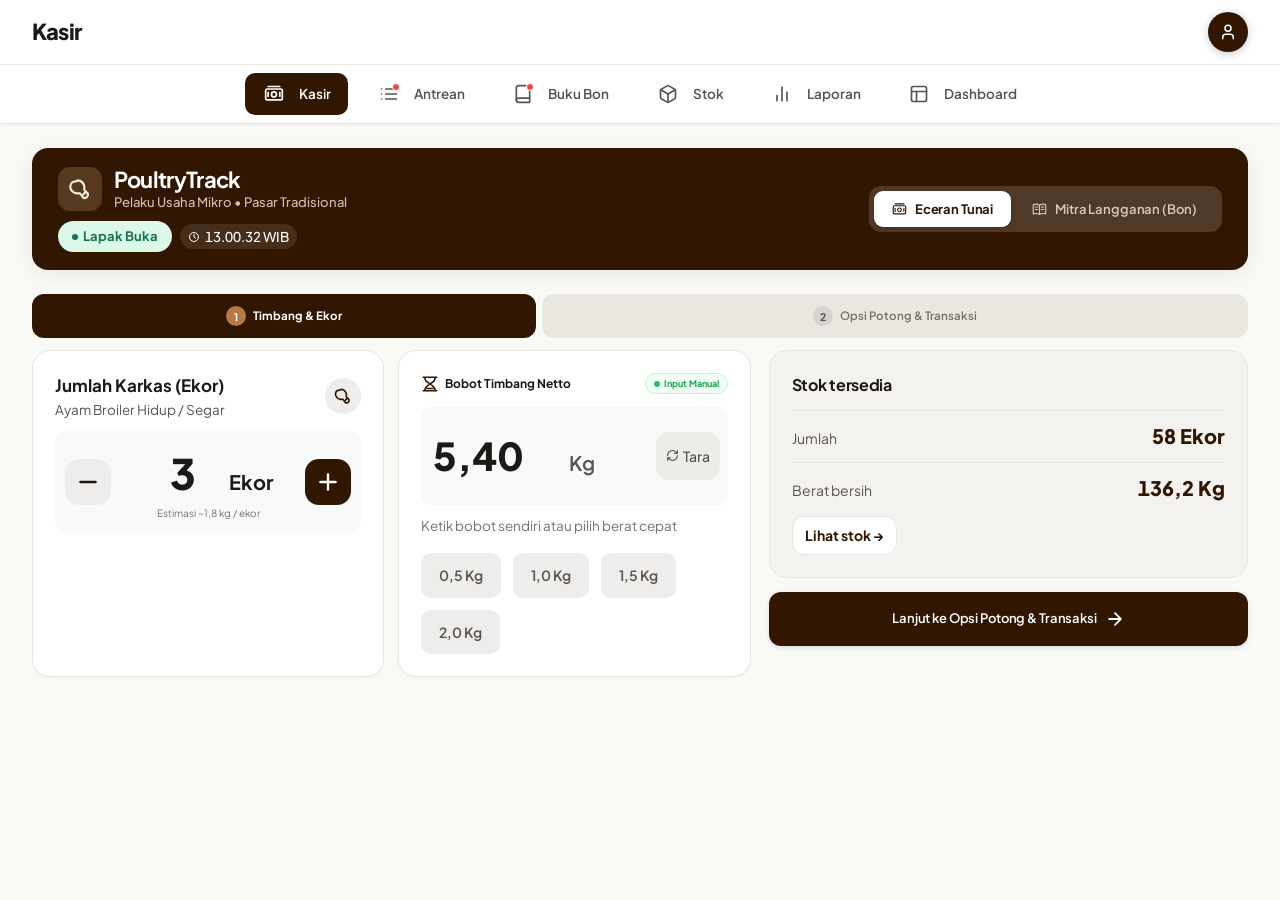
==== commit 7622ba7b: "Update layout desktop PoultryTrack" ====
--- a/index.html
+++ b/index.html
@@ -28,38 +28,117 @@
       </button>
     </div>
   </header>
+  <!-- Main navigation -->
+  <nav class="bottom-nav-bar" id="mobileTabBar" aria-label="Menu Utama">
+
+    <button type="button" class="bnav-item active" data-tab="kasir" aria-current="page">
+      <span class="bnav-icon-wrap">
+        <svg class="ui-icon" viewBox="0 0 24 24" fill="none" stroke="currentColor" stroke-width="2" stroke-linecap="round" stroke-linejoin="round" aria-hidden="true">
+          <rect x="2" y="6" width="20" height="13" rx="2"/>
+          <circle cx="12" cy="12.5" r="3"/>
+          <path d="M5 3h14M5 10v5m14-5v5"/>
+        </svg>
+        <span class="nav-active-dot"></span>
+      </span>
+      <span>Kasir</span>
+    </button>
+
+    <button type="button" class="bnav-item" data-tab="antrean">
+      <span class="bnav-icon-wrap">
+        <svg class="ui-icon" viewBox="0 0 24 24" fill="none" stroke="currentColor" stroke-width="2" stroke-linecap="round" stroke-linejoin="round" aria-hidden="true">
+          <path d="M8 6h13M8 12h13M8 18h13M3 6h.01M3 12h.01M3 18h.01"/>
+        </svg>
+        <span class="nav-active-dot"></span>
+        <span class="nav-badge-dot"></span>
+        <span id="navQueueBadge" class="sr-only"></span>
+      </span>
+      <span>Antrean</span>
+    </button>
+
+    <button type="button" class="bnav-item" data-tab="buku-bon">
+      <span class="bnav-icon-wrap">
+        <svg class="ui-icon" viewBox="0 0 24 24" fill="none" stroke="currentColor" stroke-width="2" stroke-linecap="round" stroke-linejoin="round" aria-hidden="true">
+          <path d="M4 19.5A2.5 2.5 0 0 1 6.5 17H20"/>
+          <path d="M6.5 2H20v20H6.5A2.5 2.5 0 0 1 4 19.5v-15A2.5 2.5 0 0 1 6.5 2z"/>
+        </svg>
+        <span class="nav-active-dot"></span>
+        <span class="nav-badge-dot"></span>
+      </span>
+      <span>Buku Bon</span>
+    </button>
+
+    <button type="button" class="bnav-item" data-tab="pasokan">
+      <span class="bnav-icon-wrap">
+        <svg class="ui-icon" viewBox="0 0 24 24" fill="none" stroke="currentColor" stroke-width="2" stroke-linecap="round" stroke-linejoin="round" aria-hidden="true">
+          <path d="M21 16V8a2 2 0 0 0-1-1.73l-7-4a2 2 0 0 0-2 0l-7 4A2 2 0 0 0 3 8v8a2 2 0 0 0 1 1.73l7 4a2 2 0 0 0 2 0l7-4A2 2 0 0 0 21 16z"/>
+          <polyline points="3.27 6.96 12 12.01 20.73 6.96"/>
+          <line x1="12" y1="22.08" x2="12" y2="12"/>
+        </svg>
+        <span class="nav-active-dot"></span>
+        <span class="nav-badge-dot"></span>
+      </span>
+      <span>Stok</span>
+    </button>
+
+    <button type="button" class="bnav-item" data-tab="rekap-kas">
+      <span class="bnav-icon-wrap">
+        <svg class="ui-icon" viewBox="0 0 24 24" fill="none" stroke="currentColor" stroke-width="2" stroke-linecap="round" stroke-linejoin="round" aria-hidden="true">
+          <path d="M18 20V10"/>
+          <path d="M12 20V4"/>
+          <path d="M6 20v-6"/>
+        </svg>
+        <span class="nav-active-dot"></span>
+      </span>
+      <span>Laporan</span>
+    </button>
+
+    <button type="button" class="bnav-item" data-tab="dashboard">
+      <span class="bnav-icon-wrap">
+        <svg class="ui-icon" viewBox="0 0 24 24" fill="none" stroke="currentColor" stroke-width="2" stroke-linecap="round" stroke-linejoin="round" aria-hidden="true">
+          <rect x="3" y="3" width="18" height="18" rx="2" ry="2"/>
+          <line x1="3" y1="9" x2="21" y2="9"/>
+          <line x1="9" y1="21" x2="9" y2="9"/>
+        </svg>
+        <span class="nav-active-dot"></span>
+      </span>
+      <span>Dashboard</span>
+    </button>
+
+  </nav>
   <!-- MAIN VIEWPORT                                  -->
   <main class="app-viewport" id="mainContent">
     <p id="storageWarning" class="form-error storage-warning" role="alert" hidden></p>
     <!-- BRAND CARD (Dark Brown, semua halaman)          -->
     <section class="brand-card" aria-label="Informasi Lapak">
-      <!-- Lockup: Logo + Nama + Subtitle -->
-      <div class="brand-lockup">
-        <span class="brand-icon">
-          <svg class="ui-icon" viewBox="0 0 24 24" fill="none" stroke="currentColor" stroke-width="2" stroke-linecap="round" stroke-linejoin="round" aria-hidden="true">
-            <path d="M8 5c-3 0-5 2-5 5s3 6 6 6h3l3 4a3 3 0 0 0 4-4l-3-3v-3c0-3-3-6-6-6Z"/>
-            <path d="m15 17 2-2"/>
-          </svg>
-        </span>
-        <div class="brand-wordmark">
-          <h2>PoultryTrack</h2>
-          <p>Pelaku Usaha Mikro &bull; Pasar Tradisional</p>
-        </div>
-      </div>
-
-      <!-- Status Lapak + Jam -->
-      <div class="brand-status">
-        <span class="lapak-open" id="lapakStatus">
-          <span class="status-dot"></span>
-          <span id="lapakStatusText">Lapak Tutup</span>
-        </span>
-        <span class="clock-display">
-          <svg class="ui-icon" viewBox="0 0 24 24" fill="none" stroke="currentColor" stroke-width="2" stroke-linecap="round" stroke-linejoin="round" aria-hidden="true">
-            <circle cx="12" cy="12" r="9"/>
-            <path d="M12 7v5l3 2"/>
-          </svg>
-          <span id="liveClock">--:--:-- WIB</span>
-        </span>
+      <div class="brand-identity">
+        <!-- Lockup: Logo + Nama + Subtitle -->
+        <div class="brand-lockup">
+          <span class="brand-icon">
+            <svg class="ui-icon" viewBox="0 0 24 24" fill="none" stroke="currentColor" stroke-width="2" stroke-linecap="round" stroke-linejoin="round" aria-hidden="true">
+              <path d="M8 5c-3 0-5 2-5 5s3 6 6 6h3l3 4a3 3 0 0 0 4-4l-3-3v-3c0-3-3-6-6-6Z"/>
+              <path d="m15 17 2-2"/>
+            </svg>
+          </span>
+          <div class="brand-wordmark">
+            <h2>PoultryTrack</h2>
+            <p>Pelaku Usaha Mikro &bull; Pasar Tradisional</p>
+          </div>
+        </div>
+
+        <!-- Status Lapak + Jam -->
+        <div class="brand-status">
+          <span class="lapak-open" id="lapakStatus">
+            <span class="status-dot"></span>
+            <span id="lapakStatusText">Lapak Tutup</span>
+          </span>
+          <span class="clock-display">
+            <svg class="ui-icon" viewBox="0 0 24 24" fill="none" stroke="currentColor" stroke-width="2" stroke-linecap="round" stroke-linejoin="round" aria-hidden="true">
+              <circle cx="12" cy="12" r="9"/>
+              <path d="M12 7v5l3 2"/>
+            </svg>
+            <span id="liveClock">--:--:-- WIB</span>
+          </span>
+        </div>
       </div>
 
       <!-- Segmented Control Kasir (Eceran Tunai vs Mitra Langganan) -->
@@ -186,108 +265,130 @@
         <div class="screen-flow cashier-step" id="cashierStepOne">
 
           <!-- Card Info Mitra (hanya saat Langganan aktif) -->
-          <section class="surface-card partner-info" id="partnerInfoCard" hidden>
-            <div class="partner-info-inner">
+          <div class="cashier-measurements">
+            <section class="surface-card partner-info" id="partnerInfoCard" hidden>
+              <div class="partner-info-inner">
+                <div class="card-meta-header">
+                  <h3 class="meta-label">
+                    <svg class="ui-icon" viewBox="0 0 24 24" fill="none" stroke="currentColor" stroke-width="2" stroke-linecap="round" stroke-linejoin="round" aria-hidden="true">
+                      <path d="m3 10 2-7h14l2 7M3 10c0 4 5 4 5 0 0 4 8 4 8 0 0 4 5 4 5 0M5 13v8h14v-8M10 21v-6h4v6"/>
+                    </svg>
+                    Informasi Mitra
+                  </h3>
+                  <span class="badge-status-green"><span class="status-dot"></span>Aktif</span>
+                </div>
+                <div class="phone-field">
+                  <label for="partnerPhoneInput">No. WhatsApp Mitra</label>
+                  <div class="phone-input-wrap">
+                    <svg class="ui-icon" viewBox="0 0 24 24" fill="none" stroke="currentColor" stroke-width="2" stroke-linecap="round" stroke-linejoin="round" aria-hidden="true">
+                      <path d="M22 16.92v3a2 2 0 0 1-2.18 2 19.79 19.79 0 0 1-8.63-3.07 19.5 19.5 0 0 1-6-6 19.79 19.79 0 0 1-3.07-8.67A2 2 0 0 1 4.11 2h3a2 2 0 0 1 2 1.72 12.84 12.84 0 0 0 .7 2.81 2 2 0 0 1-.45 2.11L8.09 9.91a16 16 0 0 0 6 6l1.27-1.27a2 2 0 0 1 2.11-.45 12.84 12.84 0 0 0 2.81.7A2 2 0 0 1 22 16.92z"/>
+                    </svg>
+                    <input type="tel" id="partnerPhoneInput" placeholder="Input atau cari nomor..." list="partnerPhones" maxlength="20">
+                  </div>
+                  <datalist id="partnerPhones"></datalist>
+                  <span class="sr-only" id="partnerInfoName"></span>
+                  <span class="sr-only" id="partnerPhone"></span>
+                </div>
+              </div>
+            </section>
+
+            <!-- Card 1: Jumlah Karkas (Ekor) -->
+
+            <section class="surface-card quantity-card">
               <div class="card-meta-header">
-                <h3 class="meta-label">
+                <div>
+                  <label class="meta-label" for="inputEkor">Jumlah Karkas (Ekor)</label>
+                  <p class="quantity-caption">Ayam Broiler Hidup / Segar</p>
+                </div>
+                <span class="quantity-icon">
                   <svg class="ui-icon" viewBox="0 0 24 24" fill="none" stroke="currentColor" stroke-width="2" stroke-linecap="round" stroke-linejoin="round" aria-hidden="true">
-                    <path d="m3 10 2-7h14l2 7M3 10c0 4 5 4 5 0 0 4 8 4 8 0 0 4 5 4 5 0M5 13v8h14v-8M10 21v-6h4v6"/>
+                    <path d="M8 5c-3 0-5 2-5 5s3 6 6 6h3l3 4a3 3 0 0 0 4-4l-3-3v-3c0-3-3-6-6-6Z"/>
+                    <path d="m15 17 2-2"/>
                   </svg>
-                  Informasi Mitra
-                </h3>
-                <span class="badge-status-green"><span class="status-dot"></span>Aktif</span>
-              </div>
-              <div class="phone-field">
-                <label for="partnerPhoneInput">No. WhatsApp Mitra</label>
-                <div class="phone-input-wrap">
+                </span>
+              </div>
+              <div class="stepper-box">
+                <button class="stepper-btn" type="button" data-target="inputEkor" data-step="-1" aria-label="Kurangi ekor">
+                  <svg class="ui-icon" viewBox="0 0 24 24" fill="none" stroke="currentColor" stroke-width="2.2" stroke-linecap="round" stroke-linejoin="round" aria-hidden="true">
+                    <path d="M5 12h14"/>
+                  </svg>
+                </button>
+                <div class="stepper-center">
+                  <div class="stepper-display">
+                    <input type="number" id="inputEkor" value="3" min="1" step="1" aria-label="Jumlah karkas dalam ekor">
+                    <span>Ekor</span>
+                  </div>
+                  <p>Estimasi ~1,8 kg / ekor</p>
+                </div>
+                <button class="stepper-btn plus" type="button" data-target="inputEkor" data-step="1" aria-label="Tambah ekor">
+                  <svg class="ui-icon" viewBox="0 0 24 24" fill="none" stroke="currentColor" stroke-width="2.2" stroke-linecap="round" stroke-linejoin="round" aria-hidden="true">
+                    <path d="M12 5v14M5 12h14"/>
+                  </svg>
+                </button>
+              </div>
+            </section>
+
+            <!-- Card 2: Bobot Timbang Netto -->
+            <section class="surface-card weight-card">
+              <div class="card-meta-header">
+                <label class="meta-label" for="inputKg">
                   <svg class="ui-icon" viewBox="0 0 24 24" fill="none" stroke="currentColor" stroke-width="2" stroke-linecap="round" stroke-linejoin="round" aria-hidden="true">
-                    <path d="M22 16.92v3a2 2 0 0 1-2.18 2 19.79 19.79 0 0 1-8.63-3.07 19.5 19.5 0 0 1-6-6 19.79 19.79 0 0 1-3.07-8.67A2 2 0 0 1 4.11 2h3a2 2 0 0 1 2 1.72 12.84 12.84 0 0 0 .7 2.81 2 2 0 0 1-.45 2.11L8.09 9.91a16 16 0 0 0 6 6l1.27-1.27a2 2 0 0 1 2.11-.45 12.84 12.84 0 0 0 2.81.7A2 2 0 0 1 22 16.92z"/>
+                    <path d="M3 3h18M3 21h18M5 3c0 6 3 6 7 9-4 3-7 3-7 9M19 3c0 6-3 6-7 9 4 3 7 3 7 9M8 18h8"/>
                   </svg>
-                  <input type="tel" id="partnerPhoneInput" placeholder="Input atau cari nomor..." list="partnerPhones" maxlength="20">
+                  Bobot Timbang Netto
+                </label>
+                <span class="badge-status-green" title="Bobot diisi manual; belum terhubung ke timbangan digital">
+                  <span class="status-dot"></span>Input Manual
+                </span>
+              </div>
+              <div class="weight-display-row">
+                <div class="weight-val-wrap">
+                  <input type="text" id="inputKg" value="5,40" inputmode="decimal" aria-label="Bobot netto dalam kilogram">
+                  <span class="weight-unit">Kg</span>
                 </div>
-                <datalist id="partnerPhones"></datalist>
-                <span class="sr-only" id="partnerInfoName"></span>
-                <span class="sr-only" id="partnerPhone"></span>
-              </div>
-            </div>
-          </section>
-
-          <!-- Card 1: Jumlah Karkas (Ekor) -->
-          <section class="surface-card quantity-card">
-            <div class="card-meta-header">
-              <div>
-                <label class="meta-label" for="inputEkor">Jumlah Karkas (Ekor)</label>
-                <p class="quantity-caption">Ayam Broiler Hidup / Segar</p>
-              </div>
-              <span class="quantity-icon">
-                <svg class="ui-icon" viewBox="0 0 24 24" fill="none" stroke="currentColor" stroke-width="2" stroke-linecap="round" stroke-linejoin="round" aria-hidden="true">
-                  <path d="M8 5c-3 0-5 2-5 5s3 6 6 6h3l3 4a3 3 0 0 0 4-4l-3-3v-3c0-3-3-6-6-6Z"/>
-                  <path d="m15 17 2-2"/>
-                </svg>
-              </span>
-            </div>
-            <div class="stepper-box">
-              <button class="stepper-btn" type="button" data-target="inputEkor" data-step="-1" aria-label="Kurangi ekor">
-                <svg class="ui-icon" viewBox="0 0 24 24" fill="none" stroke="currentColor" stroke-width="2.2" stroke-linecap="round" stroke-linejoin="round" aria-hidden="true">
-                  <path d="M5 12h14"/>
-                </svg>
+                <button type="button" class="tara-button" id="btnTara" title="Kosongkan nilai timbangan netto">
+                  <svg class="ui-icon" viewBox="0 0 24 24" fill="none" stroke="currentColor" stroke-width="2" stroke-linecap="round" stroke-linejoin="round" aria-hidden="true">
+                    <path d="M3 12a9 9 0 0 1 15-6.7L21 8M21 3v5h-5M21 12a9 9 0 0 1-15 6.7L3 16M3 21v-5h5"/>
+                  </svg>
+                  <span>Tara</span>
+                </button>
+              </div>
+              <p class="field-help">Ketik bobot sendiri atau pilih berat cepat</p>
+              <div class="pill-preset-grid">
+                <button type="button" class="preset-pill qw-btn" data-kg="0.5">0,5 Kg</button>
+                <button type="button" class="preset-pill qw-btn" data-kg="1">1,0 Kg</button>
+                <button type="button" class="preset-pill qw-btn" data-kg="1.5">1,5 Kg</button>
+                <button type="button" class="preset-pill qw-btn" data-kg="2">2,0 Kg</button>
+              </div>
+            </section>
+          </div>
+
+          <div class="cashier-step-actions">
+            <aside class="cashier-stock-panel" aria-labelledby="cashierStockHeading">
+              <h3 id="cashierStockHeading">Stok tersedia</h3>
+              <dl class="cashier-stock-values">
+                <div>
+                  <dt>Jumlah</dt>
+                  <dd class="font-numeric" id="cashierStockCount">0 Ekor</dd>
+                </div>
+                <div>
+                  <dt>Berat bersih</dt>
+                  <dd class="font-numeric" id="cashierStockWeight">0 Kg</dd>
+                </div>
+              </dl>
+              <button type="button" class="cashier-stock-link" id="btnCashierStock">
+                Lihat stok <span aria-hidden="true">→</span>
               </button>
-              <div class="stepper-center">
-                <div class="stepper-display">
-                  <input type="number" id="inputEkor" value="3" min="1" step="1" aria-label="Jumlah karkas dalam ekor">
-                  <span>Ekor</span>
-                </div>
-                <p>Estimasi ~1,8 kg / ekor</p>
-              </div>
-              <button class="stepper-btn plus" type="button" data-target="inputEkor" data-step="1" aria-label="Tambah ekor">
-                <svg class="ui-icon" viewBox="0 0 24 24" fill="none" stroke="currentColor" stroke-width="2.2" stroke-linecap="round" stroke-linejoin="round" aria-hidden="true">
-                  <path d="M12 5v14M5 12h14"/>
-                </svg>
-              </button>
-            </div>
-          </section>
-
-          <!-- Card 2: Bobot Timbang Netto -->
-          <section class="surface-card weight-card">
-            <div class="card-meta-header">
-              <label class="meta-label" for="inputKg">
-                <svg class="ui-icon" viewBox="0 0 24 24" fill="none" stroke="currentColor" stroke-width="2" stroke-linecap="round" stroke-linejoin="round" aria-hidden="true">
-                  <path d="M3 3h18M3 21h18M5 3c0 6 3 6 7 9-4 3-7 3-7 9M19 3c0 6-3 6-7 9 4 3 7 3 7 9M8 18h8"/>
-                </svg>
-                Bobot Timbang Netto
-              </label>
-              <span class="badge-status-green" title="Bobot diisi manual; belum terhubung ke timbangan digital">
-                <span class="status-dot"></span>Input Manual
-              </span>
-            </div>
-            <div class="weight-display-row">
-              <div class="weight-val-wrap">
-                <input type="text" id="inputKg" value="5,40" inputmode="decimal" aria-label="Bobot netto dalam kilogram">
-                <span class="weight-unit">Kg</span>
-              </div>
-              <button type="button" class="tara-button" id="btnTara" title="Kosongkan nilai timbangan netto">
-                <svg class="ui-icon" viewBox="0 0 24 24" fill="none" stroke="currentColor" stroke-width="2" stroke-linecap="round" stroke-linejoin="round" aria-hidden="true">
-                  <path d="M3 12a9 9 0 0 1 15-6.7L21 8M21 3v5h-5M21 12a9 9 0 0 1-15 6.7L3 16M3 21v-5h5"/>
-                </svg>
-                <span>Tara</span>
-              </button>
-            </div>
-            <p class="field-help">Ketik bobot sendiri atau pilih berat cepat</p>
-            <div class="pill-preset-grid">
-              <button type="button" class="preset-pill qw-btn" data-kg="0.5">0,5 Kg</button>
-              <button type="button" class="preset-pill qw-btn" data-kg="1">1,0 Kg</button>
-              <button type="button" class="preset-pill qw-btn" data-kg="1.5">1,5 Kg</button>
-              <button type="button" class="preset-pill qw-btn" data-kg="2">2,0 Kg</button>
-            </div>
-          </section>
-
-          <!-- Tombol Lanjut ke Step 2 -->
-          <button type="button" class="btn-primary-action" id="btnNextStep">
-            <span>Lanjut ke Opsi Potong &amp; Transaksi</span>
-            <svg class="ui-icon" viewBox="0 0 24 24" fill="none" stroke="currentColor" stroke-width="2.2" stroke-linecap="round" stroke-linejoin="round" aria-hidden="true">
-              <path d="M5 12h14m-7-7 7 7-7 7"/>
-            </svg>
-          </button>
+            </aside>
+
+            <!-- Tombol Lanjut ke Step 2 -->
+            <button type="button" class="btn-primary-action" id="btnNextStep">
+              <span>Lanjut ke Opsi Potong &amp; Transaksi</span>
+              <svg class="ui-icon" viewBox="0 0 24 24" fill="none" stroke="currentColor" stroke-width="2.2" stroke-linecap="round" stroke-linejoin="round" aria-hidden="true">
+                <path d="M5 12h14m-7-7 7 7-7 7"/>
+              </svg>
+            </button>
+          </div>
         </div>
 
         <!-- Step 2: Opsi Potong & Transaksi -->
@@ -378,58 +479,61 @@
               </div>
             </div>
 
-            <!-- Total Tagihan -->
-            <div class="summary-top">
-              <div class="summary-left">
-                <span class="summary-title">TOTAL TAGIHAN</span>
-                <span class="accurate-badge">
-                  <svg class="ui-icon" viewBox="0 0 24 24" fill="none" stroke="currentColor" stroke-width="2.5" stroke-linecap="round" stroke-linejoin="round" aria-hidden="true">
-                    <path d="M20 6 9 17l-5-5"/>
+            <aside class="cashier-payment-panel" aria-labelledby="cashierPaymentTitle">
+              <!-- Total Tagihan -->
+              <div class="summary-top">
+                <div class="summary-left">
+                  <h3 class="summary-title" id="cashierPaymentTitle">Total tagihan</h3>
+                  <span class="accurate-badge">
+                    <svg class="ui-icon" viewBox="0 0 24 24" fill="none" stroke="currentColor" stroke-width="2.5" stroke-linecap="round" stroke-linejoin="round" aria-hidden="true">
+                      <path d="M20 6 9 17l-5-5"/>
+                    </svg>
+                    Pas &amp; Akurat
+                  </span>
+                </div>
+                <div class="summary-right">
+                  <p class="summary-total-figure" id="subtotalDisplay">Rp 226.800</p>
+                  <p class="summary-calc-formula" id="formulaDisplay">5.40 Kg &times; Rp 42.000</p>
+                </div>
+              </div>
+
+              <!-- Metode Pembayaran -->
+              <div class="payment-mode-grid">
+                <button class="pay-select-btn pay-type-btn active" type="button" data-pay="tunai">
+                  <svg class="ui-icon" viewBox="0 0 24 24" fill="none" stroke="currentColor" stroke-width="2" stroke-linecap="round" stroke-linejoin="round" aria-hidden="true">
+                    <rect x="2" y="6" width="20" height="13" rx="2"/>
+                    <circle cx="12" cy="12.5" r="3"/>
+                    <path d="M5 3h14M5 10v5m14-5v5"/>
                   </svg>
-                  Pas &amp; Akurat
-                </span>
-              </div>
-              <div class="summary-right">
-                <p class="summary-total-figure" id="subtotalDisplay">Rp 226.800</p>
-                <p class="summary-calc-formula" id="formulaDisplay">5.40 Kg &times; Rp 42.000</p>
-              </div>
-            </div>
-
-            <!-- Metode Pembayaran -->
-            <div class="payment-mode-grid">
-              <button class="pay-select-btn pay-type-btn active" type="button" data-pay="tunai">
+                  <span>Tunai Lunas</span>
+                </button>
+                <button class="pay-select-btn pay-type-btn" type="button" data-pay="bon">
+                  <svg class="ui-icon" viewBox="0 0 24 24" fill="none" stroke="currentColor" stroke-width="2" stroke-linecap="round" stroke-linejoin="round" aria-hidden="true">
+                    <path d="M14 2H6a2 2 0 0 0-2 2v16a2 2 0 0 0 2 2h12a2 2 0 0 0 2-2V8z"/>
+                    <path d="M14 2v6h6M16 13H8M16 17H8M10 9H8"/>
+                  </svg>
+                  <span>Catat Bon<br>(Tempo)</span>
+                </button>
+              </div>
+
+              <!-- Tombol Simpan Transaksi -->
+              <button type="button" class="btn-primary-action" id="btnSubmitTrx">
+                <svg class="ui-icon" viewBox="0 0 24 24" fill="none" stroke="currentColor" stroke-width="2.5" stroke-linecap="round" stroke-linejoin="round" aria-hidden="true">
+                  <path d="M20 6 9 17l-5-5"/>
+                </svg>
+                <span>Simpan Transaksi Kasir</span>
+              </button>
+
+              <!-- Struk Printer Note -->
+              <button type="button" class="printer-note" id="btnPrintReceipt">
                 <svg class="ui-icon" viewBox="0 0 24 24" fill="none" stroke="currentColor" stroke-width="2" stroke-linecap="round" stroke-linejoin="round" aria-hidden="true">
-                  <rect x="2" y="6" width="20" height="13" rx="2"/>
-                  <circle cx="12" cy="12.5" r="3"/>
-                  <path d="M5 3h14M5 10v5m14-5v5"/>
+                  <path d="M6 9V2h12v7M6 18H4a2 2 0 0 1-2-2v-5a2 2 0 0 1 2-2h16a2 2 0 0 1 2 2v5a2 2 0 0 1-2 2h-2"/>
+                  <path d="M6 14h12v8H6z"/>
                 </svg>
-                <span>Tunai Lunas</span>
+                <span>Cetak struk terakhir (Thermal 58mm)</span>
               </button>
-              <button class="pay-select-btn pay-type-btn" type="button" data-pay="bon">
-                <svg class="ui-icon" viewBox="0 0 24 24" fill="none" stroke="currentColor" stroke-width="2" stroke-linecap="round" stroke-linejoin="round" aria-hidden="true">
-                  <path d="M14 2H6a2 2 0 0 0-2 2v16a2 2 0 0 0 2 2h12a2 2 0 0 0 2-2V8z"/>
-                  <path d="M14 2v6h6M16 13H8M16 17H8M10 9H8"/>
-                </svg>
-                <span>Catat Bon<br>(Tempo)</span>
-              </button>
-            </div>
-
-            <!-- Tombol Simpan Transaksi -->
-            <button type="button" class="btn-primary-action" id="btnSubmitTrx">
-              <svg class="ui-icon" viewBox="0 0 24 24" fill="none" stroke="currentColor" stroke-width="2.5" stroke-linecap="round" stroke-linejoin="round" aria-hidden="true">
-                <path d="M20 6 9 17l-5-5"/>
-              </svg>
-              <span>Simpan Transaksi Kasir</span>
-            </button>
-
-            <!-- Struk Printer Note -->
-            <button type="button" class="printer-note" id="btnPrintReceipt">
-              <svg class="ui-icon" viewBox="0 0 24 24" fill="none" stroke="currentColor" stroke-width="2" stroke-linecap="round" stroke-linejoin="round" aria-hidden="true">
-                <path d="M6 9V2h12v7M6 18H4a2 2 0 0 1-2-2v-5a2 2 0 0 1 2-2h16a2 2 0 0 1 2 2v5a2 2 0 0 1-2 2h-2"/>
-                <path d="M6 14h12v8H6z"/>
-              </svg>
-              <span>Cetak struk terakhir (Thermal 58mm)</span>
-            </button>
+            </aside>
+
           </section>
 
           <!-- Footer Bar Kasir -->
@@ -1072,83 +1176,7 @@
     </section>
 
   </main>
-  <!-- BOTTOM NAVIGATION BAR                          -->
-  <nav class="bottom-nav-bar" id="mobileTabBar" aria-label="Menu Utama">
-
-    <button type="button" class="bnav-item active" data-tab="kasir" aria-current="page">
-      <span class="bnav-icon-wrap">
-        <svg class="ui-icon" viewBox="0 0 24 24" fill="none" stroke="currentColor" stroke-width="2" stroke-linecap="round" stroke-linejoin="round" aria-hidden="true">
-          <rect x="2" y="6" width="20" height="13" rx="2"/>
-          <circle cx="12" cy="12.5" r="3"/>
-          <path d="M5 3h14M5 10v5m14-5v5"/>
-        </svg>
-        <span class="nav-active-dot"></span>
-      </span>
-      <span>Kasir</span>
-    </button>
-
-    <button type="button" class="bnav-item" data-tab="antrean">
-      <span class="bnav-icon-wrap">
-        <svg class="ui-icon" viewBox="0 0 24 24" fill="none" stroke="currentColor" stroke-width="2" stroke-linecap="round" stroke-linejoin="round" aria-hidden="true">
-          <path d="M8 6h13M8 12h13M8 18h13M3 6h.01M3 12h.01M3 18h.01"/>
-        </svg>
-        <span class="nav-active-dot"></span>
-        <span class="nav-badge-dot"></span>
-        <span id="navQueueBadge" class="sr-only"></span>
-      </span>
-      <span>Antrean</span>
-    </button>
-
-    <button type="button" class="bnav-item" data-tab="buku-bon">
-      <span class="bnav-icon-wrap">
-        <svg class="ui-icon" viewBox="0 0 24 24" fill="none" stroke="currentColor" stroke-width="2" stroke-linecap="round" stroke-linejoin="round" aria-hidden="true">
-          <path d="M4 19.5A2.5 2.5 0 0 1 6.5 17H20"/>
-          <path d="M6.5 2H20v20H6.5A2.5 2.5 0 0 1 4 19.5v-15A2.5 2.5 0 0 1 6.5 2z"/>
-        </svg>
-        <span class="nav-active-dot"></span>
-        <span class="nav-badge-dot"></span>
-      </span>
-      <span>Buku Bon</span>
-    </button>
-
-    <button type="button" class="bnav-item" data-tab="pasokan">
-      <span class="bnav-icon-wrap">
-        <svg class="ui-icon" viewBox="0 0 24 24" fill="none" stroke="currentColor" stroke-width="2" stroke-linecap="round" stroke-linejoin="round" aria-hidden="true">
-          <path d="M21 16V8a2 2 0 0 0-1-1.73l-7-4a2 2 0 0 0-2 0l-7 4A2 2 0 0 0 3 8v8a2 2 0 0 0 1 1.73l7 4a2 2 0 0 0 2 0l7-4A2 2 0 0 0 21 16z"/>
-          <polyline points="3.27 6.96 12 12.01 20.73 6.96"/>
-          <line x1="12" y1="22.08" x2="12" y2="12"/>
-        </svg>
-        <span class="nav-active-dot"></span>
-        <span class="nav-badge-dot"></span>
-      </span>
-      <span>Stok</span>
-    </button>
-
-    <button type="button" class="bnav-item" data-tab="rekap-kas">
-      <span class="bnav-icon-wrap">
-        <svg class="ui-icon" viewBox="0 0 24 24" fill="none" stroke="currentColor" stroke-width="2" stroke-linecap="round" stroke-linejoin="round" aria-hidden="true">
-          <path d="M18 20V10"/>
-          <path d="M12 20V4"/>
-          <path d="M6 20v-6"/>
-        </svg>
-        <span class="nav-active-dot"></span>
-      </span>
-      <span>Laporan</span>
-    </button>
-
-    <button type="button" class="bnav-item" data-tab="dashboard">
-      <span class="bnav-icon-wrap">
-        <svg class="ui-icon" viewBox="0 0 24 24" fill="none" stroke="currentColor" stroke-width="2" stroke-linecap="round" stroke-linejoin="round" aria-hidden="true">
-          <rect x="3" y="3" width="18" height="18" rx="2" ry="2"/>
-          <line x1="3" y1="9" x2="21" y2="9"/>
-          <line x1="9" y1="21" x2="9" y2="9"/>
-        </svg>
-        <span class="nav-active-dot"></span>
-      </span>
-      <span>Dashboard</span>
-    </button>
-
-  </nav>
+
   <!-- MODAL 1: SETOR CICILAN BON                     -->
   <div class="modal-backdrop" id="paymentModal" role="dialog" aria-modal="true" aria-labelledby="paymentTitle">
     <div class="modal-sheet">
--- a/style.css
+++ b/style.css
@@ -218,6 +218,8 @@
   box-shadow: 0 2px 4px rgba(53,25,0,.12);
 }
 
+.brand-identity { display: contents; }
+
 /* Brand Lockup */
 .brand-lockup {
   display: flex;
@@ -1769,23 +1771,59 @@
 
 .search-input::-webkit-search-cancel-button { -webkit-appearance: none; }
 
-/* Debtor Cards (rendered by JS) */
+/* Buku Bon */
 .debtor-cards-list {
-  display: flex;
-  flex-direction: column;
-  gap: 10px;
   margin-bottom: 12px;
   min-height: 10px;
 }
 
-.debtor-item-card {
-  border: 1.5px solid var(--border-light);
-  border-radius: 14px;
-  padding: 12px 14px;
-  background: var(--bg-surface);
-  display: flex;
-  flex-direction: column;
+.bon-table {
+  width: 100%;
+  border-collapse: collapse;
+}
+
+.bon-table thead {
+  position: absolute;
+  width: 1px;
+  height: 1px;
+  clip-path: inset(50%);
+  overflow: hidden;
+}
+
+.bon-table tbody {
+  display: grid;
   gap: 10px;
+}
+
+.bon-table tbody tr {
+  display: grid;
+  grid-template-columns: repeat(2, minmax(0, 1fr));
+  gap: 10px;
+  border: 1px solid var(--border-light);
+  border-radius: var(--radius-input);
+  padding: 14px;
+}
+
+.bon-table tbody th {
+  text-align: left;
+  font-weight: inherit;
+  grid-column: 1 / -1;
+}
+
+.bon-table td {
+  min-width: 0;
+  overflow-wrap: anywhere;
+}
+
+.bon-table td:last-child {
+  align-self: end;
+}
+
+.bon-mobile-label,
+.bon-table .debtor-sub {
+  display: block;
+  font-size: 11px;
+  color: var(--text-secondary);
 }
 
 .debtor-item-header {
@@ -1879,19 +1917,6 @@
 }
 
 .btn-card-pay:hover { background: var(--bg-dark-hover); }
-
-.debtor-limit {
-  display: flex;
-  align-items: center;
-  justify-content: space-between;
-  gap: 8px;
-  padding-top: 8px;
-  border-top: 1px solid var(--border-light);
-  font-size: 11.5px;
-  color: var(--text-secondary);
-}
-
-.debtor-limit strong { font-weight: 700; color: var(--text-primary); }
 
 /* View All Button */
 .view-all-button {
@@ -2881,7 +2906,6 @@
   .preset-pill { font-size: 10px; padding-inline: 10px; }
   .section-heading h2 { font-size: 12px; }
   .debtor-item-header { flex-wrap: wrap; }
-  .debtor-item-header > div:last-child { margin-left: auto; }
   .dh-header { flex-wrap: wrap; }
   .cf-icon { width: 26px; height: 26px; }
   .cf-name { font-size: 10px; }
@@ -2903,8 +2927,8 @@
    PENYESUAIAN DEVICE (TABLET & DESKTOP) TANPA MENGUBAH GAYA ASLI
    ========================================================================== */
 
-/* TABLET (min-width: 768px) */
-@media (min-width: 768px) {
+/* TABLET (min-width: 768px and max-width: 1023px) */
+@media (min-width: 768px) and (max-width: 1023px) {
   body {
     max-width: 680px;
     box-shadow: 0 0 36px rgba(53, 25, 0, 0.08);
@@ -2957,23 +2981,23 @@
     align-items: stretch;
   }
 
-  #cashierStepOne > #partnerInfoCard {
+  #cashierStepOne #partnerInfoCard {
     grid-column: 1 / -1;
   }
 
-  #cashierStepOne > .quantity-card {
+  #cashierStepOne .quantity-card {
     grid-column: 1;
     margin-bottom: 0;
     height: 100%;
   }
 
-  #cashierStepOne > .weight-card {
+  #cashierStepOne .weight-card {
     grid-column: 2;
     margin-bottom: 0;
     height: 100%;
   }
 
-  #cashierStepOne > #btnNextStep {
+  #cashierStepOne #btnNextStep {
     grid-column: 1 / -1;
     max-width: 380px;
     margin: 10px auto 0;
@@ -2987,11 +3011,8 @@
     gap: 12px;
   }
 
-  /* Buku Bon Grid 2 Kolom */
-  .debtor-cards-list {
-    display: grid;
-    grid-template-columns: repeat(auto-fill, minmax(280px, 1fr));
-    gap: 12px;
+  .bon-table tbody {
+    grid-template-columns: repeat(2, minmax(0, 1fr));
   }
 
   /* Modal Dialog */
@@ -3013,56 +3034,403 @@
   }
 }
 
-/* DESKTOP / LAPTOP (min-width: 1024px) */
-@media (min-width: 1024px) {
+/* DESKTOP / LAPTOP (min-width: 1024px) - Clean Professional Dashboard Layout */
+@media screen and (min-width: 1024px) {
+  :root {
+    --bg-app: #F9F9F6;
+    --bg-dark: #311601;
+    --bg-dark-hover: #492A11;
+    --bg-subtle: #EFEDEB;
+    --input-bg: #F8F9F9;
+    --brand-accent-subtle: #F4F2EF;
+    --border-light: #EAE6E0;
+    background: var(--bg-app);
+  }
+
   body {
-    max-width: 840px;
-    box-shadow: 0 0 50px rgba(53, 25, 0, 0.1);
-  }
-
-  .bottom-nav-bar {
-    max-width: 840px;
-  }
-
-  /* Kasir Tahap 2: 2 Kolom Seimbang */
-  .transaction-card {
+    width: auto !important;
+    max-width: none !important;
+    margin: 0 !important;
+    background: var(--bg-app) !important;
+    box-shadow: none !important;
+    min-height: 100vh;
+  }
+
+  .bnav-item {
+    flex: 0 0 auto;
+    flex-direction: row;
+    align-items: center;
+    justify-content: flex-start;
+    gap: 14px;
+    padding: 12px 14px;
+    font-size: 13.5px;
+    font-weight: 600;
+    border-radius: 10px;
+    color: var(--text-secondary);
+    transition: all 0.15s ease-in-out;
+  }
+
+  .bnav-item:hover {
+    background: var(--brand-accent-subtle);
+    color: var(--bg-dark);
+  }
+
+  .bnav-item.active {
+    background: var(--bg-dark);
+    color: var(--text-on-dark);
+  }
+
+  .bnav-item.active .nav-active-dot {
+    display: none;
+  }
+
+  .bnav-icon-wrap {
+    width: 22px;
+    height: 22px;
+  }
+
+  .bnav-item .ui-icon {
+    width: 20px;
+    height: 20px;
+  }
+
+  .app-header {
+    background: var(--bg-surface);
+  }
+
+  .header-inner {
+    height: 64px;
+    padding-inline: clamp(20px, 2.5vw, 36px);
+  }
+
+  .app-eyebrow {
+    display: none;
+  }
+
+  /* Main Viewport Container in Desktop: Expansive Full Window Width */
+  .app-viewport {
+    width: 100%;
+    max-width: none;
+    margin: 0;
+    padding: 24px clamp(20px, 2.5vw, 36px) 60px;
+    box-sizing: border-box;
+  }
+
+  /* Screen Flow: Expansive full width across all pages */
+  .screen-flow {
+    max-width: 100%;
+    width: 100%;
+    margin: 0;
+    box-sizing: border-box;
+  }
+
+  /* Full-width screens */
+  #dashboard.screen-flow,
+  #antrean,
+  #antrean .screen-flow,
+  #buku-bon,
+  #buku-bon .screen-flow,
+  #pasokan,
+  #pasokan .screen-flow,
+  #rekap-kas,
+  #rekap-kas .screen-flow {
+    max-width: 100%;
+    width: 100%;
+  }
+
+  /* Brand Card in Desktop: Full width header banner */
+  .brand-card {
+    display: flex;
+    flex-direction: row;
+    align-items: center;
+    justify-content: space-between;
+    flex-wrap: wrap;
+    gap: 16px 24px;
+    width: 100%;
+    box-sizing: border-box;
+    padding: 18px clamp(18px, 2vw, 28px);
+    border-radius: 16px;
+    margin-bottom: 24px;
+    box-shadow: 0 4px 20px rgba(53, 25, 0, 0.08);
+  }
+
+  .brand-identity {
+    display: flex;
+    flex-direction: column;
+    align-items: flex-start;
+    gap: 10px;
+    min-width: 0;
+  }
+
+  .brand-lockup {
+    gap: 12px;
+    margin-bottom: 0;
+    flex-shrink: 0;
+  }
+
+  .brand-icon {
+    width: 44px;
+    height: 44px;
+    border-radius: 12px;
+  }
+
+  .brand-icon .ui-icon {
+    width: 26px;
+    height: 26px;
+  }
+
+  .brand-wordmark h2 {
+    font-size: 22px;
+    margin-bottom: 2px;
+  }
+
+  .brand-wordmark p {
+    font-size: 13px;
+  }
+
+  .brand-status {
+    margin: 0;
+    gap: 8px;
+    font-size: 13px;
+  }
+
+  .lapak-open {
+    padding: 6px 14px;
+    font-size: 13px;
+  }
+
+  .clock-display {
+    font-size: 13.5px;
+  }
+
+  /* Hero Copy (Antrean, Pasokan, Laporan) di Desktop */
+  .hero-copy {
+    display: flex !important;
+    flex-direction: row;
+    align-items: center;
+    justify-content: flex-end;
+    flex-wrap: wrap;
+    gap: 8px 16px;
+    margin: 0;
+    padding: 0;
+  }
+
+  .hero-copy[hidden] {
+    display: none !important;
+  }
+
+  .hero-copy .hero-divider {
+    display: none;
+  }
+
+  .hero-title-row {
+    margin: 0;
+  }
+
+  .hero-title-row h2 {
+    font-size: 18px;
+  }
+
+  .hero-copy > p {
+    font-size: 12.5px;
+    margin: 0;
+    max-width: 380px;
+  }
+
+  /* Buku Bon Hero Metrics di Desktop */
+  .bon-hero-metrics {
+    display: flex !important;
+    flex-direction: row;
+    align-items: center;
+    justify-content: flex-end;
+    flex-wrap: wrap;
+    gap: 10px 24px;
+    margin: 0;
+    padding: 0;
+  }
+
+  .bon-hero-metrics[hidden] {
+    display: none !important;
+  }
+
+  .bon-hero-metrics .hero-divider {
+    display: none;
+  }
+
+  .bon-hero-metrics .card-meta-header {
+    margin-bottom: 0;
+    gap: 10px;
+  }
+
+  .bon-hero-metrics .hero-huge-figure {
+    font-size: 28px;
+    margin: 0;
+  }
+
+  .bon-hero-metrics .hero-partners {
+    margin: 0;
+    font-size: 12.5px;
+  }
+
+  .bon-hero-footer {
+    border-top: none;
+    padding-top: 0;
+    margin-top: 0;
+    gap: 16px;
+  }
+
+  /* Customer Hero Kasir di Desktop */
+  .customer-hero {
+    display: flex;
+    align-items: center;
+    gap: 12px;
+    flex-wrap: wrap;
+    min-width: 0;
+    margin: 0;
+  }
+
+  .segmented-control {
+    width: auto;
+    max-width: 100%;
+    margin: 0;
+    padding: 5px;
+  }
+
+  .segment-btn {
+    padding: 9px 18px;
+    font-size: 13px;
+    gap: 8px;
+  }
+
+  .cashier-progress {
+    max-width: none;
+    width: 100%;
+    margin: 0 0 8px;
+  }
+
+  .progress-step {
+    padding: 10px 20px;
+    font-size: 13px;
+  }
+
+  .meta-label {
+    font-size: 17px;
+  }
+
+  .quantity-caption, .field-help {
+    font-size: 13.5px;
+  }
+
+  /* Stepper ekor besar */
+  .stepper-box {
+    max-width: 100%;
+    margin-top: 24px;
+    padding: 12px 18px;
+    gap: 20px;
+  }
+
+  .stepper-btn {
+    width: 56px;
+    height: 56px;
+    border-radius: 14px;
+  }
+
+  .stepper-btn .ui-icon {
+    width: 26px;
+    height: 26px;
+  }
+
+  .stepper-display input {
+    font-size: 42px;
+    width: 80px;
+  }
+
+  .stepper-display span {
+    font-size: 20px;
+  }
+
+  /* Bobot Display besar */
+  .weight-display-row {
+    max-width: 100%;
+    margin-top: 24px;
+    gap: 16px;
+  }
+
+  .weight-val-wrap {
+    padding: 14px clamp(4px, 1vw, 16px);
+    border-radius: 14px;
+  }
+
+  .weight-val-wrap input {
+    font-size: clamp(28px, 3vw, 42px);
+    width: 140px;
+  }
+
+  .weight-unit {
+    font-size: 20px;
+  }
+
+  .tara-button {
+    padding: 14px 22px;
+    font-size: 14px;
+    border-radius: 14px;
+  }
+
+  .pill-preset-grid {
+    max-width: 100%;
+    margin-top: 18px;
+    gap: 12px;
+  }
+
+  .preset-pill {
+    padding: 12px 18px;
+    font-size: 14px;
+    border-radius: 10px;
+  }
+
+  .cashier-footer-bar {
+    grid-column: 1 / -1 !important;
+    width: 100% !important;
+    display: flex !important;
+    justify-content: space-between !important;
+    align-items: center !important;
+    gap: 20px !important;
+    margin-top: 14px !important;
+    padding: 16px 20px !important;
+    box-sizing: border-box !important;
+  }
+
+  /* Antrean Grid Full Width: 3-4 Kolom Responsif */
+  .queue-list {
     display: grid;
-    grid-template-columns: 1.15fr 1fr;
-    column-gap: 22px;
-    row-gap: 14px;
-    align-items: start;
-    padding: 20px;
-  }
-
-  .cut-price-card {
-    grid-column: 1;
-    grid-row: 1 / span 5;
-    border-right: 1px solid var(--border-light);
-    padding-right: 22px;
-  }
-
-  .summary-top {
-    grid-column: 2;
-    margin-top: 0;
-  }
-
-  .payment-mode-grid {
-    grid-column: 2;
-  }
-
-  #btnSubmitTrx {
-    grid-column: 2;
-  }
-
-  #btnPrintReceipt {
-    grid-column: 2;
-  }
-
-  .cashier-footer-bar {
-    display: flex;
-    justify-content: space-between;
-    align-items: center;
-    gap: 16px;
+    grid-template-columns: repeat(auto-fill, minmax(min(100%, 340px), 1fr)) !important;
+    gap: 20px;
+    width: 100%;
+    box-sizing: border-box;
+  }
+
+  /* Dashboard Container & Grid KPI */
+  .dashboard-container {
+    width: 100%;
+    max-width: 100%;
+    margin: 0;
+    gap: 24px;
+  }
+
+  .dash-kpi-grid {
+    display: grid;
+    grid-template-columns: repeat(auto-fit, minmax(min(100%, 174px), 1fr)) !important;
+    gap: 18px;
+  }
+
+  .dash-kpi-card {
+    padding: 22px 18px;
+    border-radius: 16px;
+  }
+
+  .dash-kpi-val {
+    font-size: 21px;
+    overflow-wrap: anywhere;
   }
 
   .cashier-footer-bar .form-bottom-actions {
@@ -3074,7 +3442,7 @@
   /* Pasokan Layout 2 Kolom */
   #pasokan .screen-flow {
     display: grid;
-    grid-template-columns: 1fr 1.15fr;
+    grid-template-columns: minmax(0, 1fr) minmax(0, 1.15fr);
     gap: 16px;
     align-items: start;
   }
@@ -3086,7 +3454,7 @@
   /* Rekap Kas Layout 2 Kolom */
   #rekap-kas .screen-flow {
     display: grid;
-    grid-template-columns: 1fr 1.15fr;
+    grid-template-columns: minmax(0, 1fr) minmax(0, 1.15fr);
     gap: 16px;
     align-items: start;
   }
@@ -3096,6 +3464,49 @@
   .report-cash-card { grid-column: 2; grid-row: 2 / span 3; }
   #btnCloseShift, #btnPrintReport { grid-column: 1; }
   .report-extra, .data-settings { grid-column: 1 / -1; }
+
+  .progress-step {
+    min-height: 44px;
+    border-radius: var(--radius-btn);
+  }
+
+  .stepper-box,
+  .weight-display-row {
+    background: var(--input-bg);
+  }
+
+  .summary-top {
+    padding: 16px;
+    border: 1px solid var(--border-light);
+    border-radius: var(--radius-btn);
+    background: var(--brand-accent-subtle);
+  }
+
+  .queue-summary {
+    background: var(--bg-subtle);
+  }
+
+  .queue-board,
+  .bon-board,
+  .supply-form-card,
+  .report-cash-card {
+    padding: clamp(18px, 2vw, 28px);
+  }
+
+  .queue-card {
+    height: 100%;
+    min-width: 0;
+  }
+
+  .queue-head,
+  .dh-header {
+    flex-wrap: wrap;
+  }
+
+  .drawer-highlight-card {
+    background: #F2EEE4;
+    border: 1px solid var(--border-light);
+  }
 }
 
 
@@ -3573,3 +3984,328 @@
   border-radius: 8px;
   padding: 12px 8px;
 }
+
+@media screen and (min-width: 1024px) {
+  .dash-header-bar {
+    align-items: center;
+    flex-wrap: wrap;
+    gap: 12px;
+  }
+
+  .dash-view-title,
+  .dash-section-card .section-heading h2 {
+    color: var(--bg-dark);
+  }
+
+  .dash-view-sub,
+  .dash-kpi-label {
+    color: var(--text-secondary);
+  }
+
+  .dash-kpi-card,
+  .dash-section-card {
+    border-color: var(--border-light);
+    border-radius: var(--radius-card);
+    box-shadow: var(--shadow-card);
+  }
+
+  .dash-kpi-val {
+    color: var(--bg-dark);
+  }
+
+  .dash-kpi-val.text-success {
+    color: var(--color-success-text);
+  }
+
+  .tag-period,
+  .chart-svg-container,
+  .dash-partner-item,
+  .fishbone-matrix-box,
+  .cpm-card,
+  .evm-card {
+    background: var(--brand-accent-subtle);
+    border-color: var(--border-light);
+    border-radius: var(--radius-input);
+  }
+}
+
+.cashier-measurements,
+.cashier-step-actions,
+.cashier-payment-panel {
+  display: contents;
+}
+
+.cashier-stock-panel {
+  display: none;
+}
+
+@media screen and (min-width: 1024px) {
+  .app-header {
+    z-index: 51;
+  }
+
+  .header-inner,
+  .app-viewport {
+    width: 100%;
+    max-width: 1440px;
+    margin-inline: auto;
+  }
+
+  .bottom-nav-bar {
+    position: sticky;
+    top: 65px;
+    left: auto;
+    bottom: auto;
+    width: 100%;
+    max-width: none;
+    height: auto;
+    min-height: 58px;
+    flex-direction: row;
+    align-items: center;
+    justify-content: center;
+    padding: 8px 20px;
+    gap: clamp(4px, 1vw, 16px);
+    border-bottom: 1px solid var(--border-light);
+    background: var(--bg-surface);
+    border-top: 0;
+    transform: none;
+    box-shadow: var(--shadow-card);
+    z-index: 50;
+  }
+
+  .bnav-item {
+    min-height: 42px;
+    padding: 8px clamp(12px, 1.35vw, 22px);
+    white-space: nowrap;
+  }
+
+  .cashier-progress,
+  .tab-pane,
+  .form-error {
+    scroll-margin-top: 140px;
+  }
+
+  .cashier-progress {
+    margin-bottom: 0;
+  }
+
+  #cashierStepOne,
+  #cashierStepTwo .transaction-card {
+    display: grid;
+    grid-template-columns: minmax(0, 3fr) minmax(270px, 2fr);
+    align-items: start;
+    gap: 18px;
+  }
+
+  #cashierStepTwo .transaction-card {
+    padding: 0;
+    border: 0;
+    background: transparent;
+    box-shadow: none;
+  }
+
+  .cashier-measurements,
+  .cashier-step-actions,
+  .cashier-payment-panel {
+    display: grid;
+    min-width: 0;
+    gap: 14px;
+  }
+
+  .cashier-step-actions,
+  .cashier-payment-panel,
+  .queue-summary {
+    position: sticky;
+    top: 140px;
+  }
+
+  .cashier-measurements > .partner-info {
+    grid-column: 1 / -1;
+  }
+
+  #cashierStepTwo .cut-price-card,
+  .cashier-payment-panel {
+    min-width: 0;
+    padding: 22px;
+    background: var(--bg-surface);
+    border: 1px solid var(--border-light);
+    border-radius: var(--radius-card);
+    box-shadow: var(--shadow-card);
+  }
+
+  .cashier-payment-panel :is(.summary-top, .printer-note, #btnSubmitTrx) {
+    margin: 0;
+  }
+
+  .cashier-payment-panel .summary-top {
+    display: grid;
+    justify-content: stretch;
+    gap: 6px;
+  }
+
+  .cashier-payment-panel .summary-right {
+    text-align: left;
+    overflow-wrap: anywhere;
+  }
+
+  .cashier-payment-panel .summary-left {
+    align-items: center;
+    flex-direction: row;
+    flex-wrap: wrap;
+  }
+
+  .cashier-measurements :is(.quantity-card, .weight-card) {
+    margin: 0;
+    padding: 22px;
+  }
+
+  .cashier-measurements :is(.stepper-box, .weight-display-row) {
+    margin-top: 12px;
+  }
+
+  .cashier-stock-panel {
+    display: grid;
+    gap: 14px;
+    background: var(--brand-accent-subtle);
+    color: var(--bg-dark);
+    border: 1px solid var(--border-light);
+    border-radius: var(--radius-card);
+    padding: 22px;
+  }
+
+  .cashier-stock-panel h3 {
+    font-size: 16px;
+  }
+
+  .cashier-stock-values {
+    display: grid;
+    gap: 12px;
+  }
+
+  .cashier-stock-values > div {
+    display: flex;
+    align-items: baseline;
+    justify-content: space-between;
+    flex-wrap: wrap;
+    column-gap: 8px;
+    border-top: 1px solid var(--border-light);
+    padding-top: 10px;
+  }
+
+  .cashier-stock-values dt {
+    color: var(--text-secondary);
+  }
+
+  .cashier-stock-values dd {
+    font-size: 20px;
+    font-weight: 800;
+  }
+
+  .cashier-stock-link {
+    justify-self: start;
+    padding: 8px 12px;
+    border: 1px solid var(--border-light);
+    border-radius: var(--radius-btn);
+    color: var(--bg-dark);
+    background: var(--bg-surface);
+    font-weight: 700;
+  }
+
+  .cashier-stock-link:hover {
+    border-color: var(--border-focus);
+  }
+
+  #btnNextStep {
+    min-height: 54px;
+  }
+
+  #antrean .screen-flow {
+    display: grid;
+    grid-template-columns: minmax(0, 1fr) minmax(245px, 0.33fr);
+    align-items: start;
+    gap: 18px;
+  }
+
+  .dashboard-container {
+    display: grid;
+    grid-template-columns: repeat(2, minmax(0, 1fr));
+    align-items: start;
+    gap: 18px;
+  }
+
+  .dashboard-container > :is(.dash-header-bar, .dash-kpi-grid, .dash-section-card:first-of-type, .dash-section-card:last-of-type) {
+    grid-column: 1 / -1;
+  }
+
+  .bon-table thead {
+    position: static;
+    width: auto;
+    height: auto;
+    clip-path: none;
+    overflow: visible;
+    background: var(--bg-subtle);
+  }
+
+  .bon-table tbody {
+    display: table-row-group;
+  }
+
+  .bon-table tbody tr {
+    display: table-row;
+    border: 0;
+  }
+
+  .bon-table :is(th, td) {
+    padding: 13px 12px;
+    border-bottom: 1px solid var(--border-light);
+    text-align: left;
+  }
+
+  .bon-table .debtor-item-header {
+    align-items: center;
+  }
+
+  .bon-table :is(th:nth-child(2), td:nth-child(2), th:last-child) {
+    text-align: right;
+  }
+
+  .bon-table .debtor-amount {
+    margin: 0;
+  }
+
+  .bon-mobile-label {
+    display: none;
+  }
+
+  #rekap-kas .screen-flow {
+    grid-template-columns: minmax(0, 2fr) minmax(0, 3fr);
+  }
+}
+
+@media screen and (min-width: 1240px) {
+  .cashier-measurements {
+    grid-template-columns: repeat(2, minmax(0, 1fr));
+  }
+
+  .cashier-measurements .stepper-box {
+    gap: 8px;
+    padding-inline: 10px;
+  }
+
+  .cashier-measurements .stepper-btn {
+    width: 46px;
+    height: 46px;
+  }
+
+  .cashier-measurements .weight-val-wrap {
+    padding-inline: 4px;
+  }
+
+  .cashier-measurements .weight-display-row {
+    gap: 6px;
+  }
+
+  .cashier-measurements .tara-button {
+    padding-inline: 10px;
+  }
+}
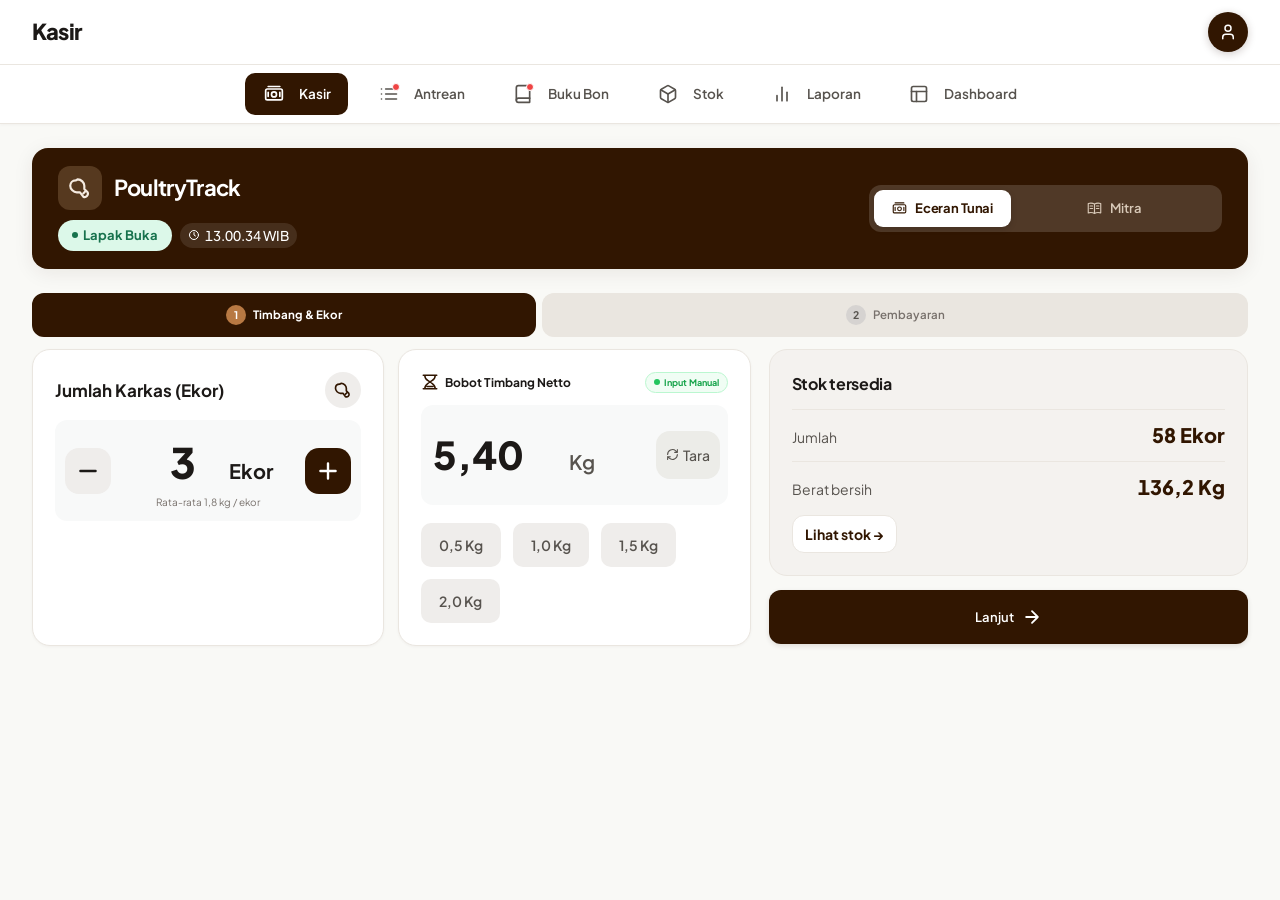
==== commit 3e1499f5: "Add files via upload" ====
--- a/index.html
+++ b/index.html
@@ -11,6 +11,8 @@
   <link href="https://fonts.googleapis.com/css2?family=Plus+Jakarta+Sans:wght@400;500;600;700;800&family=JetBrains+Mono:wght@500;600;700&display=swap" rel="stylesheet">
   <link rel="manifest" href="manifest.json">
   <link rel="stylesheet" href="style.css">
+  <link rel="stylesheet" href="interactive.css">
+  <link rel="stylesheet" href="supply-panel.css">
 </head>
 <body>
   <!-- APP HEADER (Sticky)                            -->
@@ -121,7 +123,6 @@
           </span>
           <div class="brand-wordmark">
             <h2>PoultryTrack</h2>
-            <p>Pelaku Usaha Mikro &bull; Pasar Tradisional</p>
           </div>
         </div>
 
@@ -156,19 +157,19 @@
             <svg class="ui-icon" viewBox="0 0 24 24" fill="none" stroke="currentColor" stroke-width="1.8" stroke-linecap="round" stroke-linejoin="round" aria-hidden="true">
               <path d="M12 5c-3-2-6-2-10-1v15c4-1 7-1 10 1 3-2 6-2 10-1V4c-4-1-7-1-10 1ZM12 5v15M5 8h4M5 12h4m6-4h4m-4 4h4"/>
             </svg>
-            <span>Mitra Langganan (Bon)</span>
+            <span>Mitra</span>
           </button>
         </div>
 
         <!-- Dropdown Pilih Mitra (muncul jika Tab Mitra aktif) -->
         <div class="form-dropdown-group" id="langgananGroup" style="display:none">
-          <label for="customerSelect">INPUT NAMA LANGGANAN</label>
+          <label for="customerSelect">Mitra</label>
           <div class="partner-select-wrap">
             <svg class="ui-icon" viewBox="0 0 24 24" fill="none" stroke="currentColor" stroke-width="2" stroke-linecap="round" stroke-linejoin="round" aria-hidden="true">
               <path d="m3 10 2-7h14l2 7M3 10c0 4 5 4 5 0 0 4 8 4 8 0 0 4 5 4 5 0M5 13v8h14v-8M10 21v-6h4v6"/>
             </svg>
             <select id="customerSelect" class="form-select">
-              <option value="">Cari atau pilih nama langganan...</option>
+              <option value="">Pilih mitra</option>
             </select>
           </div>
           <p id="custBalanceBadge" style="display:none">
@@ -178,29 +179,9 @@
         </div>
       </div>
 
-      <!-- Hero Copy: Antrean, Pasokan, Laporan -->
+      <!-- Status shift -->
       <div class="hero-copy" id="heroCopy" hidden>
-        <div class="hero-divider"></div>
-        <div class="hero-title-row">
-          <h2 id="heroTitle"></h2>
-          <span class="live-pill" id="heroLiveBadge" hidden>Live Update</span>
-        </div>
-        <span class="hero-log-badge" id="heroLogBadge" hidden>
-          <svg class="ui-icon" viewBox="0 0 24 24" fill="none" stroke="currentColor" stroke-width="2" stroke-linecap="round" stroke-linejoin="round" aria-hidden="true">
-            <circle cx="12" cy="12" r="4"/>
-            <path d="M12 1v3m0 16v3M1 12h3m16 0h3M4 4l2 2m12 12 2 2M4 20l2-2M18 6l2-2"/>
-          </svg>
-          Log Subuh
-        </span>
-        <p id="heroDescription"></p>
-        <div class="report-hero-badges" id="reportHeroBadges" hidden>
-          <span>
-            <svg class="ui-icon" viewBox="0 0 24 24" fill="none" stroke="currentColor" stroke-width="2" stroke-linecap="round" stroke-linejoin="round" aria-hidden="true">
-              <circle cx="12" cy="12" r="9"/>
-              <path d="m7 12 3 3 7-7"/>
-            </svg>
-            Audit Harian
-          </span>
+        <div class="report-hero-badges">
           <span id="shiftStatusBadge">
             <svg class="ui-icon" viewBox="0 0 24 24" fill="none" stroke="currentColor" stroke-width="2" stroke-linecap="round" stroke-linejoin="round" aria-hidden="true">
               <circle cx="12" cy="12" r="4"/>
@@ -221,7 +202,7 @@
               <circle cx="12" cy="12.5" r="3"/>
               <path d="M5 3h14M5 10v5m14-5v5"/>
             </svg>
-            TOTAL PIUTANG BERJALAN
+            TOTAL PIUTANG
           </span>
           <span class="badge-status-red" id="headerDueCount">Wajib Tagih</span>
         </div>
@@ -231,12 +212,12 @@
             <path d="M19 21v-2a4 4 0 0 0-4-4H9a4 4 0 0 0-4 4v2"/>
             <circle cx="12" cy="7" r="4"/>
           </svg>
-          <span>Tersebar di <strong id="headerDebtorCount">0</strong> <strong>mitra</strong> / warung makan &amp; katering langganan</span>
+          <span><strong id="headerDebtorCount">0</strong> mitra</span>
         </p>
         <div class="bon-hero-footer">
           <span><i class="green-dot"></i>Bon Terlambat: <strong id="heroDueMitra">0 Mitra</strong></span>
           <button type="button" id="btnPrintBon">
-            Export PDF Rekap
+            Cetak rekap
             <svg class="ui-icon" viewBox="0 0 24 24" fill="none" stroke="currentColor" stroke-width="2" stroke-linecap="round" stroke-linejoin="round" aria-hidden="true"><path d="M5 12h14m-7-7 7 7-7 7"/></svg>
           </button>
         </div>
@@ -255,7 +236,7 @@
           </button>
           <button type="button" class="progress-step" id="stepTwoBtn">
             <span class="step-num">2</span>
-            <span class="step-text">Opsi Potong &amp; Transaksi</span>
+            <span class="step-text">Pembayaran</span>
           </button>
         </div>
 
@@ -298,7 +279,6 @@
               <div class="card-meta-header">
                 <div>
                   <label class="meta-label" for="inputEkor">Jumlah Karkas (Ekor)</label>
-                  <p class="quantity-caption">Ayam Broiler Hidup / Segar</p>
                 </div>
                 <span class="quantity-icon">
                   <svg class="ui-icon" viewBox="0 0 24 24" fill="none" stroke="currentColor" stroke-width="2" stroke-linecap="round" stroke-linejoin="round" aria-hidden="true">
@@ -353,7 +333,6 @@
                   <span>Tara</span>
                 </button>
               </div>
-              <p class="field-help">Ketik bobot sendiri atau pilih berat cepat</p>
               <div class="pill-preset-grid">
                 <button type="button" class="preset-pill qw-btn" data-kg="0.5">0,5 Kg</button>
                 <button type="button" class="preset-pill qw-btn" data-kg="1">1,0 Kg</button>
@@ -376,14 +355,14 @@
                   <dd class="font-numeric" id="cashierStockWeight">0 Kg</dd>
                 </div>
               </dl>
-              <button type="button" class="cashier-stock-link" id="btnCashierStock">
+              <button type="button" class="cashier-stock-link" id="btnCashierStock" aria-haspopup="dialog" aria-controls="detailDialog">
                 Lihat stok <span aria-hidden="true">→</span>
               </button>
             </aside>
 
             <!-- Tombol Lanjut ke Step 2 -->
             <button type="button" class="btn-primary-action" id="btnNextStep">
-              <span>Lanjut ke Opsi Potong &amp; Transaksi</span>
+              <span>Lanjut</span>
               <svg class="ui-icon" viewBox="0 0 24 24" fill="none" stroke="currentColor" stroke-width="2.2" stroke-linecap="round" stroke-linejoin="round" aria-hidden="true">
                 <path d="M5 12h14m-7-7 7 7-7 7"/>
               </svg>
@@ -456,8 +435,8 @@
 
               <!-- Catatan Tambahan -->
               <details class="note-details">
-                <summary>Catatan tambahan (opsional)</summary>
-                <input id="inputNote" type="text" class="form-input" maxlength="250" aria-label="Catatan pesanan" placeholder="Contoh: tulang dipisah, ati ampela bungkus terpisah">
+                <summary>Catatan (opsional)</summary>
+                <input id="inputNote" type="text" class="form-input" maxlength="250" aria-label="Catatan pesanan" placeholder="Catatan pesanan">
               </details>
 
               <!-- Harga per Kg -->
@@ -484,12 +463,6 @@
               <div class="summary-top">
                 <div class="summary-left">
                   <h3 class="summary-title" id="cashierPaymentTitle">Total tagihan</h3>
-                  <span class="accurate-badge">
-                    <svg class="ui-icon" viewBox="0 0 24 24" fill="none" stroke="currentColor" stroke-width="2.5" stroke-linecap="round" stroke-linejoin="round" aria-hidden="true">
-                      <path d="M20 6 9 17l-5-5"/>
-                    </svg>
-                    Pas &amp; Akurat
-                  </span>
                 </div>
                 <div class="summary-right">
                   <p class="summary-total-figure" id="subtotalDisplay">Rp 226.800</p>
@@ -521,7 +494,7 @@
                 <svg class="ui-icon" viewBox="0 0 24 24" fill="none" stroke="currentColor" stroke-width="2.5" stroke-linecap="round" stroke-linejoin="round" aria-hidden="true">
                   <path d="M20 6 9 17l-5-5"/>
                 </svg>
-                <span>Simpan Transaksi Kasir</span>
+                <span>Simpan transaksi</span>
               </button>
 
               <!-- Struk Printer Note -->
@@ -530,7 +503,7 @@
                   <path d="M6 9V2h12v7M6 18H4a2 2 0 0 1-2-2v-5a2 2 0 0 1 2-2h16a2 2 0 0 1 2 2v5a2 2 0 0 1-2 2h-2"/>
                   <path d="M6 14h12v8H6z"/>
                 </svg>
-                <span>Cetak struk terakhir (Thermal 58mm)</span>
+                <span>Cetak struk terakhir</span>
               </button>
             </aside>
 
@@ -556,30 +529,27 @@
     <section class="tab-pane" id="antrean">
       <div class="screen-flow">
 
-        <!-- Card Daftar Antrean Aktif -->
+        <!-- Card Pesanan -->
         <section class="surface-card queue-board">
           <div class="section-heading">
             <h2>
               <svg class="ui-icon" viewBox="0 0 24 24" fill="none" stroke="currentColor" stroke-width="2" stroke-linecap="round" stroke-linejoin="round" aria-hidden="true">
                 <path d="M8 6h13M8 12h13M8 18h13M3 6h.01M3 12h.01M3 18h.01"/>
               </svg>
-              Daftar Antrean Aktif
+              Pesanan
             </h2>
             <span class="queue-count badge-dark" id="queueCount">3 Antrean Aktif</span>
           </div>
 
-          <details class="queue-tools">
-            <summary>Filter antrean</summary>
-            <div class="filter-pills-row" id="queueFilters">
-              <button class="filter-chip active" type="button" data-queue-filter="active">Aktif</button>
-              <button class="filter-chip" type="button" data-queue-filter="done">Sudah diambil</button>
-            </div>
-          </details>
+          <div class="filter-pills-row" id="queueFilters" role="group" aria-label="Filter antrean">
+            <button class="filter-chip active" type="button" data-queue-filter="active" aria-pressed="true">Aktif</button>
+            <button class="filter-chip" type="button" data-queue-filter="done" aria-pressed="false">Sudah diambil</button>
+          </div>
 
           <div id="queueListContainer" class="queue-list"></div>
 
           <button id="btnQueuePage" class="btn-primary-action" type="button">
-            <span>Lihat Detail Antrean</span>
+            <span>Berikutnya</span>
             <svg class="ui-icon" viewBox="0 0 24 24" fill="none" stroke="currentColor" stroke-width="2" stroke-linecap="round" stroke-linejoin="round" aria-hidden="true">
               <path d="M5 12h14m-7-7 7 7-7 7"/>
             </svg>
@@ -594,7 +564,7 @@
             </svg>
           </span>
           <div class="queue-summary-text">
-            <span>BEBAN KERJA SUBUH</span>
+            <span>Antrean aktif</span>
             <strong id="queueTotalEkor">Total 0 Karkas Antre</strong>
           </div>
           <span class="meta-tag" id="queueWaiting">0 Meja Aktif</span>
@@ -608,18 +578,11 @@
 
         <section class="surface-card bon-board">
           <div class="section-heading">
-            <h2>Daftar Rekap Bon Mitra</h2>
+            <h2>Daftar mitra</h2>
             <span class="meta-tag badge-dark" id="debtorListCount">0 Aktif</span>
-            <button type="button" id="btnSearchBon" class="search-toggle" aria-expanded="false" aria-controls="bonSearchTools">
-              <svg class="ui-icon" viewBox="0 0 24 24" fill="none" stroke="currentColor" stroke-width="2" stroke-linecap="round" stroke-linejoin="round" aria-hidden="true">
-                <circle cx="11" cy="11" r="8"/>
-                <path d="m21 21-4.35-4.35"/>
-              </svg>
-              <span>Cari</span>
-            </button>
-          </div>
-
-          <div id="bonSearchTools" hidden>
+          </div>
+
+          <div id="bonSearchTools">
             <div class="search-input-wrap">
               <svg class="ui-icon" viewBox="0 0 24 24" fill="none" stroke="currentColor" stroke-width="2" stroke-linecap="round" stroke-linejoin="round" aria-hidden="true">
                 <circle cx="11" cy="11" r="8"/>
@@ -627,10 +590,10 @@
               </svg>
               <input id="searchBon" class="search-input" type="search" placeholder="Nama atau kode mitra..." aria-label="Cari mitra pada buku bon">
             </div>
-            <div class="filter-pills-row" id="bonFilterRow">
-              <button type="button" class="filter-chip active" data-filter="all">Semua</button>
-              <button type="button" class="filter-chip" data-filter="tempo">Jatuh tempo</button>
-              <button type="button" class="filter-chip" data-filter="kritis">Plafon kritis</button>
+            <div class="filter-pills-row" id="bonFilterRow" role="group" aria-label="Filter bon">
+              <button type="button" class="filter-chip active" data-filter="all" aria-pressed="true">Semua</button>
+              <button type="button" class="filter-chip" data-filter="tempo" aria-pressed="false">Jatuh tempo</button>
+              <button type="button" class="filter-chip" data-filter="kritis" aria-pressed="false">Plafon kritis</button>
             </div>
           </div>
 
@@ -647,7 +610,7 @@
             <svg class="ui-icon" viewBox="0 0 24 24" fill="none" stroke="currentColor" stroke-width="2.2" stroke-linecap="round" stroke-linejoin="round" aria-hidden="true">
               <path d="M12 5v14M5 12h14"/>
             </svg>
-            <span>+ Tambah Bon Baru</span>
+            <span>Tambah mitra</span>
           </button>
           <button class="btn-outline" type="button" id="btnBonRekap">
             <svg class="ui-icon" viewBox="0 0 24 24" fill="none" stroke="currentColor" stroke-width="2" stroke-linecap="round" stroke-linejoin="round" aria-hidden="true">
@@ -664,6 +627,7 @@
     <section class="tab-pane" id="pasokan">
       <div class="screen-flow">
 
+        <div class="supply-aside">
         <!-- Pemasok Karkas Utama Banner Card -->
         <section class="surface-card supplier-banner-card">
           <div class="supplier-meta">
@@ -712,7 +676,42 @@
           </span>
         </section>
 
-        <!-- Form Data Timbangan Masuk -->
+        <section class="surface-card stock-glance-card" id="supplyStockCard" aria-labelledby="supplyStockHeading">
+          <div class="card-meta-header">
+            <h3 class="meta-label" id="supplyStockHeading">
+              <svg class="ui-icon" viewBox="0 0 24 24" fill="none" stroke="currentColor" stroke-width="2" stroke-linecap="round" stroke-linejoin="round" aria-hidden="true"><path d="M21 16V8a2 2 0 0 0-1-1.73l-7-4a2 2 0 0 0-2 0l-7 4A2 2 0 0 0 3 8v8a2 2 0 0 0 1 1.73l7 4a2 2 0 0 0 2 0l7-4A2 2 0 0 0 21 16z"/><polyline points="3.27 6.96 12 12.01 20.73 6.96"/><line x1="12" y1="22.08" x2="12" y2="12"/></svg>
+              Stok saat ini
+            </h3>
+            <span class="badge-status-green" id="supplyStockBadge"><span class="status-dot"></span>Aman</span>
+          </div>
+          <div class="stock-glance-values">
+            <div>
+              <span class="stock-glance-label">Jumlah</span>
+              <strong class="font-numeric" id="supplyStockEkor">0 Ekor</strong>
+            </div>
+            <div>
+              <span class="stock-glance-label">Berat bersih</span>
+              <strong class="font-numeric" id="supplyStockKg">0 Kg</strong>
+            </div>
+          </div>
+          <div class="stock-meter" id="supplyStockMeter" role="img" aria-label="Sisa stok"><i></i></div>
+          <p class="stock-glance-note" id="supplyStockNote">Belum ada pasokan tercatat.</p>
+        </section>
+
+        <section class="surface-card supply-recent-card" aria-labelledby="supplyRecentHeading">
+          <div class="card-meta-header">
+            <h3 class="meta-label" id="supplyRecentHeading">
+              <svg class="ui-icon" viewBox="0 0 24 24" fill="none" stroke="currentColor" stroke-width="2" stroke-linecap="round" stroke-linejoin="round" aria-hidden="true"><circle cx="12" cy="12" r="9"/><path d="M12 7v5l3 2"/></svg>
+              Pasokan terakhir
+            </h3>
+            <button type="button" class="recent-all" id="btnSupplyAll">Semua riwayat</button>
+          </div>
+          <ol class="recent-list" id="supplyRecentList"></ol>
+        </section>
+      </div>
+
+        <div class="supply-main">
+        <!-- Form Tambah pasokan -->
         <section class="surface-card supply-form-card">
           <div class="supply-title-row">
             <span class="solid-icon">
@@ -722,8 +721,7 @@
               </svg>
             </span>
             <div>
-              <h3>Data Timbangan Masuk</h3>
-              <p>Formulir cepat wet-market responsif</p>
+              <h3>Tambah pasokan</h3>
             </div>
             <button type="button" class="reset-pill" id="btnResetSupply">
               <svg class="ui-icon" viewBox="0 0 24 24" fill="none" stroke="currentColor" stroke-width="2" stroke-linecap="round" stroke-linejoin="round" aria-hidden="true">
@@ -739,7 +737,7 @@
               <path d="M8 5c-3 0-5 2-5 5s3 6 6 6h3l3 4a3 3 0 0 0 4-4l-3-3v-3c0-3-3-6-6-6Z"/>
               <path d="m15 17 2-2"/>
             </svg>
-            Jumlah Ayam Masuk (Ekor):
+            Jumlah ayam
           </label>
           <div class="supply-input-row">
             <input type="number" id="supplyEkor" value="180" step="1" min="1" aria-label="Jumlah ayam pasokan">
@@ -761,7 +759,7 @@
             <svg class="ui-icon" viewBox="0 0 24 24" fill="none" stroke="currentColor" stroke-width="2" stroke-linecap="round" stroke-linejoin="round" aria-hidden="true">
               <path d="M3 3h18M3 21h18M5 3c0 6 3 6 7 9-4 3-7 3-7 9M19 3c0 6-3 6-7 9 4 3 7 3 7 9M8 18h8"/>
             </svg>
-            Berat Timbang Bersih (Kg Netto):
+            Berat bersih (kg)
           </label>
           <div class="supply-input-row">
             <input type="text" inputmode="decimal" id="supplyKg" value="300.5" min="0.1" step="0.1" aria-label="Berat netto pasokan">
@@ -777,7 +775,7 @@
               <circle cx="12" cy="12.5" r="3"/>
               <path d="M5 3h14M5 10v5m14-5v5"/>
             </svg>
-            Harga Kulakan Peternak / Kg:
+            Harga beli per kg
           </label>
           <div class="supply-input-row supply-price">
             <span class="curr-prefix">Rp</span>
@@ -788,7 +786,7 @@
 
           <!-- Detail Pembayaran & Total -->
           <details class="supply-extra">
-            <summary>Detail pembayaran &amp; total modal</summary>
+            <summary>Pembayaran</summary>
             <label for="supplyPayment" class="mt-2">Pembayaran pasokan</label>
             <select id="supplyPayment" class="form-select">
               <option value="Lunas Tunai Meja">Lunas Tunai Meja Lapak</option>
@@ -808,13 +806,38 @@
               <circle cx="7" cy="18" r="2"/>
               <circle cx="17" cy="18" r="2"/>
             </svg>
-            <span>Simpan Manifes Pasokan Subuh</span>
+            <span>Simpan pasokan</span>
           </button>
         </section>
+
+        <section class="surface-card supply-preview-card" id="supplyPreviewCard" data-empty="true" aria-labelledby="supplyPreviewHeading">
+          <div class="card-meta-header">
+            <h3 class="meta-label" id="supplyPreviewHeading">
+              <svg class="ui-icon" viewBox="0 0 24 24" fill="none" stroke="currentColor" stroke-width="2" stroke-linecap="round" stroke-linejoin="round" aria-hidden="true"><rect x="4" y="2" width="16" height="20" rx="2"/><path d="M8 6h8M8 11h.01M12 11h.01M16 11h.01M8 15h.01M12 15h.01M16 15h.01M8 19h.01M12 19h4"/></svg>
+              Pratinjau pasokan
+            </h3>
+            <button type="button" class="badge-status-green preview-pay" id="supplyPreviewPay" title="Ketuk untuk mengganti Lunas atau Tempo">Lunas tunai</button>
+          </div>
+          <p class="preview-empty" id="supplyPreviewEmpty">Isi jumlah ayam, berat, dan harga di formulir. Total modal dan sisa stok akan dihitung di sini.</p>
+          <div class="preview-body">
+            <div class="preview-total">
+              <span>Total modal</span>
+              <strong class="font-numeric" id="supplyPreviewTotal">Rp 0</strong>
+            </div>
+            <dl class="preview-list">
+              <div><dt>Modal per ekor</dt><dd class="font-numeric" id="supplyPreviewPerHead">-</dd></div>
+              <div><dt>Rata-rata bobot</dt><dd class="font-numeric" id="supplyPreviewAvg">-</dd></div>
+              <div><dt>Stok setelah disimpan</dt><dd class="font-numeric" id="supplyPreviewStock">-</dd></div>
+              <div><dt>Dampak kas</dt><dd id="supplyPreviewCash">-</dd></div>
+              <div><dt>Dibanding pasokan terakhir</dt><dd id="supplyPreviewDelta" data-tone="neutral">-</dd></div>
+            </dl>
+          </div>
+        </section>
+        </div>
 
         <!-- Riwayat Pasokan -->
         <details class="surface-card history-details">
-          <summary>Riwayat pasokan terdahulu</summary>
+          <summary>Riwayat pasokan</summary>
           <div id="suppliesListContainer"></div>
         </details>
 
@@ -844,7 +867,7 @@
                   <path d="M5 3h14M5 10v5m14-5v5"/>
                 </svg>
               </span>
-              <span id="drawerTitle">UANG FISIK WAJIB<br>ADA DI LACI MEJA</span>
+              <span id="drawerTitle">Saldo laci</span>
             </div>
             <button class="match-cash" type="button" id="btnMatchCash">
               <svg class="ui-icon" viewBox="0 0 24 24" fill="none" stroke="currentColor" stroke-width="2" stroke-linecap="round" stroke-linejoin="round" aria-hidden="true">
@@ -860,12 +883,12 @@
           <p class="dh-figure" id="rekapKasBersihLaci">Rp 0</p>
 
           <div class="drawer-reconcile">
-            <span><i class="green-dot"></i>Status Selisih Laci:</span>
+            <span><i class="green-dot"></i>Selisih kas</span>
             <button type="button" class="balance-badge" id="cashDifference">Belum dicocokkan</button>
           </div>
         </section>
 
-        <!-- Rincian Arus Kas Hari Ini -->
+        <!-- Arus kas -->
         <section class="surface-card report-cash-card">
           <div class="section-heading">
             <h2>
@@ -873,7 +896,7 @@
                 <path d="M14 2H6a2 2 0 0 0-2 2v16a2 2 0 0 0 2 2h12a2 2 0 0 0 2-2V8z"/>
                 <path d="M14 2v6h6M16 13H8M16 17H8M10 9H8"/>
               </svg>
-              <span id="cashFlowTitle">Rincian Arus Kas Hari Ini</span>
+              <span id="cashFlowTitle">Arus kas</span>
             </h2>
           </div>
           <span class="meta-tag report-pos-tag" id="reportRecordCount">0 Transaksi</span>
@@ -952,7 +975,7 @@
             <rect x="3" y="11" width="18" height="11" rx="2" ry="2"/>
             <path d="M7 11V7a5 5 0 0 1 10 0v4"/>
           </svg>
-          <span>Tutup Kasir &amp; Simpan Rekap</span>
+          <span>Tutup kasir</span>
         </button>
 
         <button type="button" class="btn-outline btn-print-outline" id="btnPrintReport">
@@ -960,19 +983,19 @@
             <path d="M6 9V2h12v7M6 18H4a2 2 0 0 1-2-2v-5a2 2 0 0 1 2-2h16a2 2 0 0 1 2 2v5a2 2 0 0 1-2 2h-2"/>
             <path d="M6 14h12v8H6z"/>
           </svg>
-          <span>Cetak Rekap Kasir (Thermal 58mm)</span>
+          <span>Cetak rekap</span>
         </button>
 
         <!-- Tonase & Ekspor CSV -->
         <details class="report-extra">
-          <summary>Ringkasan tonase &amp; ekspor transaksi</summary>
+          <summary>Saldo awal, volume &amp; ekspor</summary>
           <form id="openingCashForm" class="opening-cash-form">
             <label class="form-label" for="openingCashInput">Saldo awal laci hari ini (Rp)</label>
             <div class="opening-cash-row">
               <input id="openingCashInput" class="form-input" type="text" inputmode="numeric" value="0" aria-describedby="openingCashHint">
               <button class="btn-ghost-action" type="submit">Simpan</button>
             </div>
-            <p id="openingCashHint" class="field-help">Isi uang awal sebelum transaksi. Saldo laci = saldo awal + tunai + setoran bon - pasokan tunai.</p>
+            <p id="openingCashHint" class="field-help">Uang di laci sebelum transaksi pertama.</p>
             <p id="openingCashError" class="form-error" role="alert" hidden></p>
           </form>
           <div class="tonase-summary-grid">
@@ -989,206 +1012,138 @@
               <strong id="rekapBonKeluar">Rp 0</strong>
             </div>
           </div>
-          <button type="button" class="btn-outline" id="btnExportCsv">Unduh transaksi CSV / Excel</button>
+          <button type="button" class="btn-outline" id="btnExportCsv">Unduh CSV</button>
         </details>
 
         <!-- Reset Data -->
         <details class="data-settings">
-          <summary>Pengaturan data contoh</summary>
-          <p>Unduh cadangan untuk menyimpan seluruh transaksi, mitra, antrean, dan pasokan. Reset mengembalikan data simulasi perangkat ini ke kondisi awal.</p>
-          <button type="button" class="btn-outline" id="btnBackupData">Unduh cadangan semua data (JSON)</button>
-          <button class="text-button text-danger" type="button" id="btnResetToDefault">Reset data ke kondisi awal</button>
+          <summary>Kelola data</summary>
+          <button type="button" class="btn-outline" id="btnBackupData">Unduh cadangan JSON</button>
+          <button class="text-button text-danger" type="button" id="btnResetToDefault">Reset data contoh</button>
         </details>
 
       </div>
     </section>
 
 
-    <!-- ============================================== -->
-    <!-- TAB 6: DASHBOARD EKSEKUTIF & MUTU (SLIDE 7)     -->
-    <!-- ============================================== -->
-    <section class="tab-pane" id="dashboard" aria-label="Dashboard Eksekutif &amp; Analisis Mutu">
+    <section class="tab-pane" id="dashboard" aria-label="Dashboard">
       <div class="dashboard-container">
-
-        <!-- Top Metric Bar (Minimalist Human Dashboard) -->
         <div class="dash-header-bar">
-          <div>
-            <h2 class="dash-view-title">Ringkasan Operasional &amp; Keuangan</h2>
-            <p class="dash-view-sub">Data historis 5 bulan (1 Mei &ndash; 28 September 2026) &bull; 1.638 transaksi</p>
-          </div>
-          <div class="dash-time-range">
-            <span class="tag-period">Mei &ndash; Sep 2026</span>
-          </div>
-        </div>
-
-        <!-- KPI 5 Cards Grid -->
-        <div class="dash-kpi-grid">
-
+          <h2>Ringkasan penjualan</h2>
+          <span class="tag-period">1 Mei - 28 Sep 2026</span>
+        </div>
+
+        <dl class="dash-kpi-grid">
           <div class="dash-kpi-card">
-            <span class="dash-kpi-label">TOTAL OMZET (5 BULAN)</span>
-            <div class="dash-kpi-val font-numeric" id="dashTotalOmzet">Rp 192.208.050</div>
-            <div class="dash-kpi-sub">
-              <span class="dash-pill-badge pill-success">1.638 Transaksi</span>
-              <span class="text-muted">Rata-rata Rp 1,25 Jt/hari</span>
-            </div>
-          </div>
-
+            <dt>Omzet</dt>
+            <dd id="dashTotalOmzet" class="font-numeric"></dd>
+            <dd id="dashTotalTrx" class="dash-meta"></dd>
+          </div>
           <div class="dash-kpi-card">
-            <span class="dash-kpi-label">LABA KOTOR (GROSS PROFIT)</span>
-            <div class="dash-kpi-val font-numeric text-success" id="dashTotalProfit">Rp 43.355.636</div>
-            <div class="dash-kpi-sub">
-              <span class="dash-pill-badge pill-accent">Margin 22,55%</span>
-              <span class="text-muted">COGS Pasokan Rp 148,85 Jt</span>
-            </div>
-          </div>
-
+            <dt>Laba kotor</dt>
+            <dd id="dashTotalProfit" class="font-numeric"></dd>
+            <dd id="dashMargin" class="dash-meta"></dd>
+          </div>
           <div class="dash-kpi-card">
-            <span class="dash-kpi-label">VOLUME KARKAS TERJUAL</span>
-            <div class="dash-kpi-val font-numeric" id="dashTotalKg">5.934,9 Kg</div>
-            <div class="dash-kpi-sub">
-              <span class="dash-pill-badge pill-neutral" id="dashTotalChickens">2.413 Ekor</span>
-              <span class="text-muted">15,8 ekor/hari (realistis)</span>
-            </div>
-          </div>
-
+            <dt>Volume terjual</dt>
+            <dd id="dashTotalKg" class="font-numeric"></dd>
+            <dd id="dashTotalChickens" class="dash-meta"></dd>
+          </div>
           <div class="dash-kpi-card">
-            <span class="dash-kpi-label">RASIO SUSUT PASOKAN</span>
-            <div class="dash-kpi-val font-numeric text-amber" id="dashShrinkage">2,50%</div>
-            <div class="dash-kpi-sub">
-              <span class="dash-pill-badge pill-safe">Sesuai SNI</span>
-              <span class="text-muted">Toleransi susut &lt; 3,0%</span>
-            </div>
-          </div>
-
+            <dt>Susut pasokan</dt>
+            <dd id="dashShrinkage" class="font-numeric"></dd>
+          </div>
           <div class="dash-kpi-card">
-            <span class="dash-kpi-label">PIUTANG BON TERKELOLA</span>
-            <div class="dash-kpi-val font-numeric text-primary" id="dashTotalDebt">Rp 3.526.000</div>
-            <div class="dash-kpi-sub">
-              <span class="dash-pill-badge pill-info">11 Mitra</span>
-              <span class="text-muted">Buku Bon Digital + Plafon</span>
-            </div>
-          </div>
-
-        </div>
-
-        <!-- Section 1: Tren Finansial Bulanan (SVG Chart) -->
-        <section class="surface-card dash-section-card">
-          <div class="section-heading">
-            <h2>
-              <svg class="ui-icon" viewBox="0 0 24 24" fill="none" stroke="currentColor" stroke-width="2" stroke-linecap="round" stroke-linejoin="round" aria-hidden="true">
-                <line x1="18" y1="20" x2="18" y2="10"/>
-                <line x1="12" y1="20" x2="12" y2="4"/>
-                <line x1="6" y1="20" x2="6" y2="14"/>
-              </svg>
-              <span>Tren Omzet &amp; Laba Kotor Bulanan (Mei &ndash; Sep 2026)</span>
-            </h2>
-          </div>
-          <p class="dash-section-caption">
-            Stabilitas arus kas lapak broiler dengan volume konsisten 15&ndash;16 ekor/hari. Omzet bulanan stabil di rentang Rp 37,8 Jt &ndash; Rp 39,4 Jt.
-          </p>
-
-          <div class="chart-legend-row">
-            <span class="legend-badge"><span class="legend-dot dot-brown"></span> Omzet Penjualan</span>
-            <span class="legend-badge"><span class="legend-dot dot-amber"></span> Laba Kotor Lapak</span>
-          </div>
-
-          <div class="chart-svg-container" id="monthlyChartWrapper">
-            <svg id="monthlyChartSvg" viewBox="0 0 580 220" preserveAspectRatio="xMidYMid meet" class="responsive-svg-chart"></svg>
-          </div>
-        </section>
-
-        <!-- Section 2: Komposisi Permintaan Potongan Karkas -->
-        <section class="surface-card dash-section-card">
-          <div class="section-heading">
-            <h2>
-              <svg class="ui-icon" viewBox="0 0 24 24" fill="none" stroke="currentColor" stroke-width="2" stroke-linecap="round" stroke-linejoin="round" aria-hidden="true">
-                <circle cx="12" cy="12" r="10"/>
-                <path d="M12 2a10 10 0 0 1 10 10H12V2z"/>
-              </svg>
-              <span>Komposisi Permintaan Potongan Karkas (Product Mix)</span>
-            </h2>
-          </div>
-          <p class="dash-section-caption">
-            Distribusi preferensi pemotongan karkas oleh mitra langganan (warung makan/katering) dan pembeli eceran meja basah.
-          </p>
-
-          <div class="cut-mix-list" id="cutMixContainer">
-            <!-- Injected by JavaScript -->
-          </div>
-        </section>
-
-        <!-- Section 4: Monitoring Plafon & Aging Piutang 11 Mitra -->
-        <section class="surface-card dash-section-card">
-          <div class="section-heading">
-            <h2>
-              <svg class="ui-icon" viewBox="0 0 24 24" fill="none" stroke="currentColor" stroke-width="2" stroke-linecap="round" stroke-linejoin="round" aria-hidden="true">
-                <path d="M17 21v-2a4 4 0 0 0-4-4H5a4 4 0 0 0-4 4v2"/>
-                <circle cx="9" cy="7" r="4"/>
-                <path d="M23 21v-2a4 4 0 0 0-3-3.87M16 3.13a4 4 0 0 1 0 7.75"/>
-              </svg>
-              <span>Status Plafon &amp; Piutang Mitra Langganan</span>
-            </h2>
-          </div>
-          <p class="dash-section-caption">
-            Kontrol batas kredit (plafon) dan jatuh tempo 11 mitra katering/warung makan untuk menjaga likuiditas lapak.
-          </p>
-
-          <div class="dash-partner-list" id="dashPartnerList">
-            <!-- Injected by JavaScript -->
-          </div>
-        </section>
-
-        <!-- Section 5: Visualisasi Eksekusi CPM 77 Hari & Indeks EVM -->
-        <section class="surface-card dash-section-card">
-          <div class="section-heading">
-            <h2>
-              <svg class="ui-icon" viewBox="0 0 24 24" fill="none" stroke="currentColor" stroke-width="2" stroke-linecap="round" stroke-linejoin="round" aria-hidden="true">
-                <circle cx="12" cy="12" r="10"/>
-                <polyline points="12 6 12 12 16 14"/>
-              </svg>
-              <span>Visualisasi Eksekusi Proyek: CPM 77 Hari &amp; Capaian EVM (Slide 5)</span>
-            </h2>
-          </div>
-          <p class="dash-section-caption">
-            Metrik pengendalian waktu dan biaya proyek PoultryTrack sesuai metodologi manajemen proyek modern.
-          </p>
-
-          <div class="cpm-evm-grid">
-            <div class="cpm-card">
-              <span class="cpm-label">JALUR KRITIS (CPM)</span>
-              <div class="cpm-value font-numeric">77 Hari Kerja</div>
-              <p class="cpm-desc">Float = 0 hari. Terdiri dari 18 deliverables penting dari analisis kebutuhan lapak hingga uji coba subuh.</p>
-            </div>
-            <div class="evm-card">
-              <span class="cpm-label">KINERJA JADWAL (SPI)</span>
-              <div class="cpm-value font-numeric text-amber">0,94</div>
-              <p class="cpm-desc">Earned Value (EV) Rp 14,1 Jt vs Planned Value (PV) Rp 15,0 Jt. Deviasi terkendali pada sprint penyempurnaan.</p>
-            </div>
-            <div class="evm-card">
-              <span class="cpm-label">KINERJA BIAYA (CPI)</span>
-              <div class="cpm-value font-numeric text-success">0,95</div>
-              <p class="cpm-desc">Actual Cost (AC) Rp 14,8 Jt. Efisiensi anggaran terjaga tanpa pembengkakan modal.</p>
-            </div>
-          </div>
-        </section>
-
+            <dt>Piutang saat ini</dt>
+            <dd id="dashTotalDebt" class="font-numeric"></dd>
+            <dd id="dashDebtorCount" class="dash-meta"></dd>
+          </div>
+        </dl>
+
+        <section class="surface-card dash-section trend-card" aria-labelledby="trendTitle">
+          <div class="dash-section-head">
+            <h2 id="trendTitle">Tren bulanan</h2>
+            <div id="chartMetrics" class="chart-controls" role="group" aria-label="Metrik grafik">
+              <button type="button" data-metric="omzet" aria-pressed="true">Omzet</button>
+              <button type="button" data-metric="profit" aria-pressed="false">Laba</button>
+              <button type="button" data-metric="trx" aria-pressed="false">Transaksi</button>
+            </div>
+          </div>
+          <div id="monthlyChart" class="monthly-chart" role="group" aria-label="Pilih bulan"></div>
+          <div class="month-detail" aria-live="polite">
+            <h3 id="monthDetailTitle"></h3>
+            <dl>
+              <div><dt>Omzet</dt><dd id="monthRevenue"></dd></div>
+              <div><dt>Laba</dt><dd id="monthProfit"></dd></div>
+              <div><dt>Transaksi</dt><dd id="monthTransactions"></dd></div>
+              <div><dt>Volume</dt><dd id="monthVolume"></dd></div>
+            </dl>
+          </div>
+        </section>
+
+        <section class="surface-card dash-section" aria-labelledby="mixTitle">
+          <div class="dash-section-head">
+            <h2 id="mixTitle">Jenis potongan</h2>
+          </div>
+          <div class="dash-disclosure-list" id="cutMixContainer"></div>
+        </section>
+
+        <section class="surface-card dash-section" aria-labelledby="debtTitle">
+          <div class="dash-section-head">
+            <h2 id="debtTitle">Piutang mitra</h2>
+            <button class="dash-link" type="button" id="btnDashBon">Buka Buku Bon <span aria-hidden="true">→</span></button>
+          </div>
+          <div class="dash-disclosure-list" id="dashPartnerList"></div>
+        </section>
+
+        <section class="surface-card dash-section project-card" aria-labelledby="projectTitle">
+          <div class="dash-section-head"><h2 id="projectTitle">Kinerja proyek</h2></div>
+          <div id="projectMetrics" class="project-metrics"></div>
+        </section>
       </div>
     </section>
 
   </main>
+
+  <dialog id="detailDialog" class="detail-dialog" aria-labelledby="detailTitle">
+    <div class="detail-sheet">
+      <header class="detail-head">
+        <div class="detail-heading">
+          <span id="detailSection" class="detail-section"></span>
+          <h2 id="detailTitle" aria-live="polite" aria-atomic="true"></h2>
+        </div>
+        <button type="button" class="detail-close" data-close-dialog="detailDialog" aria-label="Tutup rincian" autofocus>
+          <svg class="ui-icon" viewBox="0 0 24 24" fill="none" stroke="currentColor" stroke-width="2" stroke-linecap="round" aria-hidden="true"><path d="m6 6 12 12M6 18 18 6"/></svg>
+        </button>
+      </header>
+      <div class="detail-content">
+        <dl class="detail-hero">
+          <dt id="detailLabel"></dt>
+          <dd id="detailValue"></dd>
+        </dl>
+        <dl id="detailRows" class="detail-rows"></dl>
+      </div>
+      <div id="detailPager" class="detail-pager" role="group" aria-label="Navigasi bulan" hidden>
+        <button type="button" id="detailPrevious">Sebelumnya</button>
+        <button type="button" id="detailNext">Berikutnya</button>
+      </div>
+      <div id="detailStockAction" class="detail-actions" hidden>
+        <button type="button" id="detailOpenStock" class="btn-primary-action">Buka menu stok</button>
+      </div>
+    </div>
+  </dialog>
 
   <!-- MODAL 1: SETOR CICILAN BON                     -->
   <div class="modal-backdrop" id="paymentModal" role="dialog" aria-modal="true" aria-labelledby="paymentTitle">
     <div class="modal-sheet">
       <div class="modal-sheet-header">
-        <h3 id="paymentTitle">Setor Cicilan Tunai Bon</h3>
+        <h3 id="paymentTitle">Setor bon</h3>
         <button type="button" class="modal-close-btn" id="btnModalClose" aria-label="Tutup formulir setoran">&times;</button>
       </div>
       <div class="modal-sheet-body">
         <div class="debtor-detail-banner">
           <div>
             <span class="db-title" id="modalCustName">Mitra Langganan</span>
-            <p class="db-sub">Pencatatan setoran tunai di meja kasir</p>
           </div>
           <div class="text-right">
             <span class="db-label">Sisa Bon:</span>
@@ -1196,7 +1151,7 @@
           </div>
         </div>
         <div class="form-group mt-3">
-          <label class="form-label" for="modalPayAmount">Nominal Setoran Tunai (Rp):</label>
+          <label class="form-label" for="modalPayAmount">Nominal setoran (Rp)</label>
           <input type="text" inputmode="numeric" id="modalPayAmount" placeholder="Contoh: 100000" class="form-input form-input-large font-numeric" min="1" step="1">
           <p id="paymentError" class="form-error" role="alert" hidden></p>
         </div>
@@ -1204,7 +1159,7 @@
       </div>
       <div class="modal-sheet-footer">
         <button type="button" class="btn-ghost-action" id="btnModalCancel">Batal</button>
-        <button type="button" class="btn-primary-action" id="btnModalConfirm">Simpan Setoran Tunai</button>
+        <button type="button" class="btn-primary-action" id="btnModalConfirm">Simpan setoran</button>
       </div>
     </div>
   </div>
@@ -1213,8 +1168,7 @@
     <form id="customerForm" novalidate>
       <div class="modal-sheet-header">
         <div>
-          <span class="mini-eyebrow">MITRA LANGGANAN</span>
-          <h3 id="customerModalTitle">Tambah Mitra &amp; Bon Awal</h3>
+          <h3 id="customerModalTitle">Tambah mitra</h3>
         </div>
         <button class="modal-close-btn" id="btnCloseCustomer" type="button" aria-label="Tutup">&times;</button>
       </div>
@@ -1236,7 +1190,6 @@
       <h3 id="lapakModalTitle">Pengaturan Lapak</h3>
       <button type="button" class="modal-close-btn" data-close-dialog="lapakModal" aria-label="Tutup">&times;</button>
     </div>
-    <p class="modal-caption">Status lapak ditampilkan pada semua halaman. Buka atau tutup lapak untuk mengatur jam operasional shift subuh.</p>
     <button type="button" class="btn-primary-action mt-3" id="btnToggleLapak">Buka Lapak</button>
   </dialog>
   <!-- MODAL 4: COCOKKAN UANG FISIK                   -->
@@ -1246,11 +1199,10 @@
         <h3 id="cashModalTitle">Cocokkan Uang Fisik</h3>
         <button type="button" class="modal-close-btn" data-close-dialog="cashModal" aria-label="Tutup">&times;</button>
       </div>
-      <p class="modal-caption">Hitung uang tunai fisik yang ada di laci meja kasir saat ini, lalu masukkan nominalnya untuk mencocokkan dengan catatan sistem.</p>
       <label class="form-label" for="cashPhysical">Uang Fisik di Laci (Rp)</label>
       <input id="cashPhysical" class="form-input font-numeric" type="text" inputmode="numeric" min="0" step="1" required placeholder="Contoh: 3386800">
       <p id="cashMatchError" class="form-error" role="alert" hidden></p>
-      <button type="submit" class="btn-primary-action mt-3">Simpan Pencocokan</button>
+      <button type="submit" class="btn-primary-action mt-3">Simpan</button>
     </form>
   </dialog>
 
@@ -1263,5 +1215,7 @@
   <!-- Logika aplikasi -->
   <script src="core.js"></script>
   <script src="app.js"></script>
+  <script src="interactive.js"></script>
+  <script src="supply-panel.js"></script>
 </body>
 </html>
--- a/style.css
+++ b/style.css
@@ -413,45 +413,6 @@
   margin: 14px 0 12px;
 }
 
-.hero-title-row {
-  display: flex;
-  align-items: center;
-  justify-content: space-between;
-  gap: 8px;
-}
-
-.hero-title-row h2 {
-  font-size: 17px;
-  font-weight: 700;
-  color: #FFFFFF;
-  line-height: 1.3;
-}
-
-.live-pill {
-  background: #FFF7ED;
-  color: var(--brand-accent);
-  padding: 3px 10px;
-  border-radius: var(--radius-pill);
-  font-size: 10px;
-  font-weight: 700;
-  white-space: nowrap;
-}
-
-.hero-log-badge {
-  display: inline-flex;
-  align-items: center;
-  gap: 4px;
-  background: #F7EFE3;
-  color: var(--bg-dark);
-  padding: 3px 9px;
-  border-radius: var(--radius-pill);
-  font-size: 10.5px;
-  font-weight: 700;
-  margin-top: 6px;
-}
-
-.hero-log-badge .ui-icon { width: 13px; height: 13px; }
-
 .hero-copy > p {
   font-size: 11.5px;
   color: var(--text-tan);
@@ -1288,25 +1249,6 @@
   text-transform: uppercase;
   color: var(--text-muted);
 }
-
-.accurate-badge {
-  display: inline-flex;
-  align-items: center;
-  gap: 3px;
-  font-size: 10px;
-  font-weight: 500;
-  color: #24805B;
-
-  background: #ECF8EF;
-
-  padding: 2px 5px;
-
-  border-radius: 5px;
-
-  width: fit-content;
-}
-
-.accurate-badge .ui-icon { width: 12px; height: 12px; }
 
 .summary-right { text-align: right; }
 
@@ -1513,23 +1455,6 @@
   font-weight: 700;
 }
 
-.queue-tools {
-  margin-bottom: 10px;
-}
-
-.queue-tools summary {
-  font-size: 12px;
-  font-weight: 600;
-  color: var(--brand-accent);
-  cursor: pointer;
-  user-select: none;
-  list-style: none;
-  padding: 4px 0;
-}
-
-.queue-tools summary::marker,
-.queue-tools summary::-webkit-details-marker { display: none; }
-
 .filter-pills-row {
   display: flex;
   gap: 6px;
@@ -1728,23 +1653,6 @@
 }
 
 /* BUKU BON */
-.search-toggle {
-  display: inline-flex;
-  align-items: center;
-  gap: 5px;
-  padding: 5px 12px;
-  border-radius: var(--radius-pill);
-  background: var(--bg-subtle);
-  border: 1.5px solid var(--border-light);
-  font-size: 12px;
-  font-weight: 600;
-  color: var(--text-secondary);
-  margin-left: auto;
-}
-
-.search-toggle:hover { background: var(--border-light); }
-.search-toggle .ui-icon { width: 14px; height: 14px; }
-
 .search-input-wrap {
   display: flex;
   align-items: center;
@@ -3223,14 +3131,6 @@
     display: none;
   }
 
-  .hero-title-row {
-    margin: 0;
-  }
-
-  .hero-title-row h2 {
-    font-size: 18px;
-  }
-
   .hero-copy > p {
     font-size: 12.5px;
     margin: 0;
@@ -3409,30 +3309,6 @@
     box-sizing: border-box;
   }
 
-  /* Dashboard Container & Grid KPI */
-  .dashboard-container {
-    width: 100%;
-    max-width: 100%;
-    margin: 0;
-    gap: 24px;
-  }
-
-  .dash-kpi-grid {
-    display: grid;
-    grid-template-columns: repeat(auto-fit, minmax(min(100%, 174px), 1fr)) !important;
-    gap: 18px;
-  }
-
-  .dash-kpi-card {
-    padding: 22px 18px;
-    border-radius: 16px;
-  }
-
-  .dash-kpi-val {
-    font-size: 21px;
-    overflow-wrap: anywhere;
-  }
-
   .cashier-footer-bar .form-bottom-actions {
     margin-top: 0;
     padding-top: 0;
@@ -3510,523 +3386,416 @@
 }
 
 
-/* ==============================================================
-   DASHBOARD TAB STYLES (SLIDE 7 & MANAJEMEN MUTU LAPAK)
-   ============================================================== */
+/* Dashboard */
 .dashboard-container {
-  display: flex;
-  flex-direction: column;
+  display: grid;
   gap: 16px;
-  width: 100%;
-}
-
-.dash-hero-card {
-  background: linear-gradient(135deg, #351900 0%, #4a2305 100%);
-  color: #FFFFFF;
-  border-radius: var(--radius-card);
-  padding: 20px 18px;
-  border: 1px solid rgba(255, 255, 255, 0.1);
-  box-shadow: 0 4px 16px rgba(53, 25, 0, 0.15);
-}
-
-.dash-badge-eyebrow {
-  display: inline-block;
-  font-size: 10px;
-  font-weight: 700;
-  letter-spacing: 0.08em;
-  color: #FBBF24;
-  background: rgba(251, 191, 36, 0.15);
-  border: 1px solid rgba(251, 191, 36, 0.3);
-  padding: 3px 8px;
-  border-radius: 9999px;
-  margin-bottom: 8px;
-}
-
-.dash-hero-title {
-  font-size: 18px;
-  font-weight: 800;
-  color: #FFFFFF;
-  margin-bottom: 6px;
-  line-height: 1.3;
-}
-
-.dash-hero-desc {
-  font-size: 12.5px;
-  line-height: 1.5;
-  color: #E2E8F0;
-  margin: 0;
-}
-
-/* KPI 5 Cards Grid */
+  min-width: 0;
+}
+
+.dash-header-bar,
+.dash-section-head {
+  display: flex;
+  justify-content: space-between;
+  flex-wrap: wrap;
+  align-items: center;
+  gap: 8px 14px;
+}
+
+.dash-header-bar h2 { font-size: clamp(18px, 2.2vw, 24px); }
+.dash-section-head h2 { font-size: 16px; }
+.dash-header-bar h2,
+.dash-section-head h2 { color: var(--bg-dark); }
+
+.tag-period {
+  color: var(--text-secondary);
+  background: var(--brand-accent-subtle);
+  border: 1px solid var(--border-light);
+  border-radius: var(--radius-input);
+  padding: 5px 10px;
+  font-size: 12px;
+  font-weight: 700;
+}
+
 .dash-kpi-grid {
   display: grid;
-  grid-template-columns: 1fr;
-  gap: 12px;
-}
-
-@media (min-width: 480px) {
-  .dash-kpi-grid {
-    grid-template-columns: 1fr 1fr;
-  }
-}
-
-@media (min-width: 768px) {
-  .dash-kpi-grid {
-    grid-template-columns: repeat(3, 1fr);
-  }
+  grid-template-columns: repeat(auto-fit, minmax(min(100%, 150px), 1fr));
+  gap: 10px;
 }
 
 .dash-kpi-card {
-  background: var(--bg-surface);
+  min-width: 0;
+  padding: clamp(10px, 1.4vw, 18px);
   border: 1px solid var(--border-light);
   border-radius: var(--radius-card);
-  padding: 14px 14px;
+  background: var(--bg-surface);
   box-shadow: var(--shadow-card);
-  display: flex;
-  flex-direction: column;
-  gap: 4px;
-}
-
-.dash-kpi-label {
-  font-size: 10px;
-  font-weight: 700;
-  letter-spacing: 0.05em;
-  color: var(--text-muted);
-}
-
-.dash-kpi-val {
-  font-size: 20px;
+}
+
+.dash-kpi-card:first-child {
+  background: var(--bg-dark);
+  color: var(--text-on-dark);
+}
+
+.dash-kpi-card dt,
+.dash-kpi-card .dash-meta {
+  font-size: 12px;
+  color: var(--text-secondary);
+}
+
+.dash-kpi-card:first-child :is(dt, .dash-meta) { color: var(--text-tan); }
+.dash-kpi-card dt { font-weight: 700; }
+.dash-kpi-card .font-numeric {
+  overflow-wrap: anywhere;
+  font-size: clamp(17px, 1.7vw, 26px);
   font-weight: 800;
+  line-height: 1.2;
+  margin-block: 5px 3px;
+}
+
+.dash-section {
+  display: grid;
+  align-content: start;
+  gap: 14px;
+  padding: clamp(12px, 1.6vw, 22px);
+  min-width: 0;
+}
+
+.chart-controls {
+  display: inline-flex;
+  flex-wrap: wrap;
+  gap: 3px;
+  padding: 3px;
+  border-radius: var(--radius-input);
+  background: var(--bg-subtle);
+}
+
+.chart-controls button,
+.dash-link {
+  min-height: 34px;
+  padding: 6px 10px;
+  border-radius: calc(var(--radius-input) - 3px);
+  color: var(--bg-dark);
+  font-size: 12px;
+  font-weight: 700;
+}
+
+.chart-controls button:hover,
+.dash-link:hover { background: var(--brand-accent-subtle); }
+.chart-controls button[aria-pressed="true"] {
+  color: var(--text-on-dark);
+  background: var(--bg-dark);
+}
+
+.monthly-chart {
+  display: grid;
+  grid-template-columns: repeat(5, minmax(0, 1fr));
+  gap: clamp(3px, 1vw, 10px);
+}
+
+.chart-month {
+  display: grid;
+  grid-template-rows: auto clamp(82px, 15vw, 142px) auto;
+  align-items: center;
+  justify-items: center;
+  gap: 5px;
+  min-width: 0;
+  padding: 7px 2px;
+  border: 1px solid transparent;
+  border-radius: var(--radius-input);
+}
+
+.chart-month:hover,
+.chart-month[aria-pressed="true"] { background: var(--brand-accent-subtle); }
+.chart-month[aria-pressed="true"] { border-color: var(--brand-accent); }
+
+.chart-value,
+.chart-month-label {
+  font-size: clamp(10px, 1.2vw, 13px);
+  font-variant-numeric: tabular-nums;
+  font-weight: 700;
+}
+
+.chart-track {
+  align-self: stretch;
+  display: flex;
+  align-items: end;
+  justify-content: center;
+  width: min(68%, 60px);
+  border-radius: 5px;
+  background: var(--bg-subtle);
+}
+
+.chart-bar {
+  display: block;
+  width: 100%;
+  height: var(--bar-height, 0%);
+  border-radius: 5px;
+  background: var(--brand-accent);
+  transition: height 180ms ease, background 180ms ease;
+}
+
+.chart-month[aria-pressed="true"] .chart-bar { background: var(--bg-dark); }
+
+@media (prefers-reduced-motion: reduce) {
+  .chart-bar { transition: none; }
+}
+
+.month-detail {
+  border-top: 1px solid var(--border-light);
+  padding-top: 12px;
+}
+
+.month-detail h3 { font-size: 14px; margin-bottom: 8px; }
+
+.month-detail dl {
+  display: grid;
+  grid-template-columns: repeat(auto-fit, minmax(min(100%, 120px), 1fr));
+  gap: 8px 12px;
+}
+
+.month-detail dt,
+.dash-disclosure dt { font-size: 12px; color: var(--text-secondary); }
+
+.month-detail dd,
+.dash-disclosure dd { font-weight: 700; font-variant-numeric: tabular-nums; }
+
+.dash-disclosure-list,
+.project-metrics {
+  display: grid;
+  align-items: start;
+  gap: 8px;
+}
+
+.dash-disclosure,
+.project-metric {
+  min-width: 0;
+  background: var(--bg-subtle);
+  border: 1px solid var(--border-light);
+  border-radius: var(--radius-input);
+}
+
+.dash-disclosure summary,
+.project-metric button {
+  display: flex;
+  align-items: center;
+  gap: 7px 10px;
+  min-height: 44px;
+  padding: 8px 12px;
+  list-style: none;
+  cursor: pointer;
+  border-radius: inherit;
+  font-size: 13px;
+  font-weight: 700;
+}
+
+.dash-disclosure summary::-webkit-details-marker { display: none; }
+
+.dash-disclosure summary::after,
+.project-metric button::after {
+  content: '+';
+  margin-left: auto;
+  color: var(--bg-dark);
+  font-weight: 800;
+}
+
+.dash-disclosure[open] > summary::after { content: '−'; }
+
+.dash-disclosure summary:hover,
+.project-metric button:hover { background: var(--brand-accent-subtle); }
+
+.dash-disclosure summary > span { flex: 1; overflow-wrap: anywhere; }
+.dash-disclosure summary > strong { white-space: nowrap; }
+
+.dash-disclosure dl {
+  padding: 0 12px 10px;
+  font-size: 13px;
+}
+
+.dash-disclosure dl > div {
+  display: flex;
+  justify-content: space-between;
+  flex-wrap: wrap;
+  gap: 3px 8px;
+  padding: 5px 0;
+  border-top: 1px solid var(--border-light);
+}
+
+.cut-share {
+  height: 4px;
+  margin: 0 12px 9px;
+  border-radius: 4px;
+  background: var(--border-light);
+}
+
+.cut-share span {
+  display: block;
+  height: 100%;
+  border-radius: inherit;
+  background: var(--brand-accent);
+}
+
+.dash-more > .dash-disclosure-list { padding: 0 8px 8px; }
+
+.project-metric button {
+  width: 100%;
+  text-align: start;
+  min-height: 62px;
+  display: grid;
+  grid-template-columns: 1fr auto;
+}
+
+.project-metric button > span { font-size: 12px; color: var(--text-secondary); }
+.project-metric button > strong { grid-row: 2; font-size: 20px; }
+.project-metric button::after { grid-row: 1 / span 2; grid-column: 2; }
+
+.detail-dialog {
+  position: fixed;
+  inset: 0;
+  width: min(440px, calc(100% - 32px));
+  max-width: 100%;
+  max-height: calc(100dvh - 32px);
+  margin: auto;
+  padding: 0;
+  border: 0;
+  border-radius: 22px;
+  background: var(--bg-surface);
   color: var(--text-primary);
-  line-height: 1.2;
-}
-
-.dash-kpi-sub {
-  display: flex;
-  align-items: center;
-  gap: 6px;
-  font-size: 11px;
-  margin-top: 4px;
-}
-
-.dash-pill-badge {
-  display: inline-block;
-  font-size: 10px;
-  font-weight: 700;
-  padding: 2px 7px;
-  border-radius: 9999px;
-}
-
-.pill-success { background: #DCFCE7; color: #166534; }
-.pill-accent { background: #FEF3C7; color: #92400E; }
-.pill-neutral { background: #F1F5F9; color: #334155; }
-.pill-safe { background: #E0E7FF; color: #3730A3; }
-.pill-info { background: #E0F2FE; color: #0369A1; }
-
-.text-amber { color: #D97706 !important; }
-
-/* Dashboard Section Card */
-.dash-section-card {
-  display: flex;
-  flex-direction: column;
+  box-shadow: 0 18px 70px rgba(45, 25, 9, .24);
+  overflow: auto;
+  overscroll-behavior: contain;
+}
+.detail-dialog::backdrop {
+  background: rgba(39, 25, 16, .48);
+  backdrop-filter: blur(3px);
+}
+.detail-sheet { padding: clamp(18px, 4vw, 26px); }
+.detail-head, .detail-pager {
+  display: flex;
+  align-items: center;
+  justify-content: space-between;
   gap: 12px;
 }
-
-.dash-section-caption {
-  font-size: 12.5px;
-  line-height: 1.5;
+.detail-section {
   color: var(--text-secondary);
-  margin: 0;
-}
-
-.chart-legend-row {
-  display: flex;
+  font-size: .8125rem;
+  font-weight: 600;
+}
+.detail-heading h2 { font-size: 1.5rem; line-height: 1.25; margin-top: 3px; }
+.detail-close {
+  display: grid;
+  place-items: center;
+  align-self: start;
+  flex-shrink: 0;
+  width: 44px;
+  height: 44px;
+  border-radius: 50%;
+  background: var(--bg-subtle);
+}
+.detail-close:hover { background: var(--brand-accent-subtle); }
+.detail-content { margin-top: 18px; }
+.detail-hero {
+  padding: 18px 20px;
+  border-radius: 14px;
+  color: var(--text-on-dark);
+  background: var(--bg-dark);
+}
+.detail-hero dt {
+  font-size: .875rem;
+  font-weight: 600;
+  color: var(--text-tan);
+}
+.detail-hero dd {
+  overflow-wrap: anywhere;
+  margin-top: 3px;
+  font-size: clamp(1.5rem, 4vw, 2rem);
+  font-weight: 750;
+  line-height: 1.25;
+  font-variant-numeric: tabular-nums;
+}
+.detail-rows { margin-top: 10px; }
+.detail-rows > div {
+  display: flex;
+  justify-content: space-between;
+  align-items: baseline;
   flex-wrap: wrap;
-  gap: 12px;
-  align-items: center;
-  font-size: 11px;
-  color: var(--text-secondary);
-  padding: 6px 0;
-}
-
-.legend-badge {
-  display: inline-flex;
-  align-items: center;
-  gap: 6px;
-  font-weight: 600;
-}
-
-.legend-dot {
-  width: 10px;
-  height: 10px;
-  border-radius: 2px;
-  display: inline-block;
-}
-
-.dot-brown { background: #351900; }
-.dot-amber { background: #D97706; }
-.dot-red { background: #B91C1C; }
-.dot-grey { background: #94A3B8; }
-.dot-line {
-  background: #D97706;
-  height: 3px;
-  width: 14px;
-  border-radius: 1px;
-}
-
-.chart-svg-container {
-  width: 100%;
-  background: #F8FAFC;
-  border: 1px solid var(--border-light);
-  border-radius: var(--radius-inner);
-  padding: 8px 4px;
-  overflow-x: auto;
-}
-
-.responsive-svg-chart {
-  width: 100%;
-  height: auto;
-  min-width: 320px;
-  display: block;
-}
-
-/* Cut Mix Rows */
-.cut-mix-list {
-  display: flex;
-  flex-direction: column;
-  gap: 12px;
-}
-
-.cut-mix-row {
-  display: flex;
-  flex-direction: column;
-  gap: 5px;
-  padding: 8px 12px;
-  background: #F8FAFC;
-  border: 1px solid var(--border-light);
-  border-radius: var(--radius-inner);
-}
-
-.cut-mix-header {
-  display: flex;
-  justify-content: space-between;
-  align-items: center;
-  font-size: 13px;
-  font-weight: 700;
-  color: var(--text-primary);
-}
-
-.cut-mix-stat {
-  font-size: 12.5px;
-  color: #351900;
-}
-
-.cut-mix-bar-bg {
-  width: 100%;
-  height: 8px;
-  background: #E2E8F0;
-  border-radius: 9999px;
-  overflow: hidden;
-}
-
-.cut-mix-bar-fill {
-  height: 100%;
-  background: linear-gradient(90deg, #351900 0%, #D97706 100%);
-  border-radius: 9999px;
-  transition: width 0.3s ease;
-}
-
-.cut-mix-meta {
-  display: flex;
-  justify-content: space-between;
-  font-size: 11px;
-  color: var(--text-muted);
-}
-
-/* Fishbone Grid */
-.fishbone-matrix-box {
-  background: #F8FAFC;
-  border: 1px solid var(--border-light);
-  border-radius: var(--radius-inner);
-  padding: 12px;
-}
-
-.fishbone-grid {
-  display: grid;
-  grid-template-columns: 1fr;
-  gap: 10px;
-  margin-top: 8px;
-}
+  gap: 4px 12px;
+  padding: 10px 0;
+  font-size: .9375rem;
+}
+.detail-rows > div + div { border-top: 1px solid var(--border-light); }
+.detail-rows dt { color: var(--text-secondary); }
+.detail-rows dd {
+  margin-left: auto;
+  text-align: right;
+  font-weight: 700;
+  overflow-wrap: anywhere;
+  font-variant-numeric: tabular-nums;
+}
+.detail-pager, .detail-actions {
+  border-top: 1px solid var(--border-light);
+  margin-top: 9px;
+  padding-top: 16px;
+}
+.detail-pager button {
+  min-height: 44px;
+  padding: 8px 15px;
+  border: 1px solid var(--border-subtle);
+  border-radius: var(--radius-input);
+  color: var(--bg-dark);
+  font-size: .875rem;
+  font-weight: 650;
+}
+.detail-pager button:enabled:hover { background: var(--brand-accent-subtle); }
+.detail-actions button { width: 100%; }
+@media (max-width: 560px) {
+  .detail-dialog {
+    inset: auto 0 0;
+    width: 100%;
+    max-height: 90dvh;
+    margin: 0 auto;
+    border-radius: 20px 20px 0 0;
+  }
+  .detail-sheet { padding-bottom: max(18px, env(safe-area-inset-bottom)); }
+}
+@media (prefers-reduced-motion: no-preference) {
+  .detail-dialog[open] { animation: detail-enter 170ms ease-out; }
+  .detail-dialog[open]::backdrop { animation: detail-fade 150ms ease-out; }
+  @keyframes detail-enter {
+    from { opacity: 0; transform: translateY(12px); }
+    to { opacity: 1; transform: translateY(0); }
+  }
+  @keyframes detail-fade { from { opacity: 0; } to { opacity: 1; } }
+}
+
+#bonSearchTools,
+.queue-board > .filter-pills-row { margin-block: 8px 12px; }
 
 @media (min-width: 600px) {
-  .fishbone-grid {
-    grid-template-columns: 1fr 1fr;
-  }
-}
-
-.fishbone-item {
-  background: #FFFFFF;
-  border: 1px solid var(--border-light);
-  border-radius: 6px;
-  padding: 8px 10px;
-  display: flex;
-  flex-direction: column;
-  gap: 3px;
-  font-size: 11.5px;
-}
-
-.fishbone-item strong {
-  color: #351900;
-  font-size: 12px;
-}
-
-.fishbone-item span {
-  color: var(--text-secondary);
-  line-height: 1.4;
-}
-
-/* Partner Debt Dashboard */
-.dash-partner-list {
-  display: flex;
-  flex-direction: column;
-  gap: 10px;
-}
-
-.dash-partner-item {
-  background: #F8FAFC;
-  border: 1px solid var(--border-light);
-  border-radius: var(--radius-inner);
-  padding: 10px 12px;
-  display: flex;
-  flex-direction: column;
-  gap: 5px;
-}
-
-.dash-partner-top {
-  display: flex;
-  justify-content: space-between;
-  align-items: center;
-  font-size: 12.5px;
-  font-weight: 700;
-}
-
-.dash-partner-name {
-  color: var(--text-primary);
-}
-
-.dash-partner-debt {
-  font-size: 12.5px;
-}
-
-.dash-partner-debt.danger { color: #B91C1C; }
-.dash-partner-debt.warning { color: #D97706; }
-.dash-partner-debt.safe { color: #166534; }
-
-.dash-partner-progress-bg {
-  width: 100%;
-  height: 6px;
-  background: #E2E8F0;
-  border-radius: 9999px;
-  overflow: hidden;
-}
-
-.dash-partner-progress-fill {
-  height: 100%;
-  border-radius: 9999px;
-}
-
-.dash-partner-progress-fill.danger { background: #EF4444; }
-.dash-partner-progress-fill.warning { background: #F59E0B; }
-.dash-partner-progress-fill.safe { background: #10B981; }
-
-.dash-partner-sub {
-  display: flex;
-  justify-content: space-between;
-  font-size: 11px;
-  color: var(--text-muted);
-}
-
-.partner-badge {
-  padding: 1px 6px;
-  border-radius: 4px;
-  font-size: 10px;
-}
-
-.partner-badge.danger { background: #FEE2E2; color: #991B1B; }
-.partner-badge.warning { background: #FEF3C7; color: #92400E; }
-.partner-badge.safe { background: #DCFCE7; color: #166534; }
-
-/* CPM & EVM Grid */
-.cpm-evm-grid {
-  display: grid;
-  grid-template-columns: 1fr;
-  gap: 10px;
-}
-
-@media (min-width: 600px) {
-  .cpm-evm-grid {
-    grid-template-columns: repeat(3, 1fr);
-  }
-}
-
-.cpm-card, .evm-card {
-  background: #F8FAFC;
-  border: 1px solid var(--border-light);
-  border-radius: var(--radius-inner);
-  padding: 12px;
-  display: flex;
-  flex-direction: column;
-  gap: 4px;
-}
-
-.cpm-label {
-  font-size: 10px;
-  font-weight: 700;
-  letter-spacing: 0.05em;
-  color: var(--text-muted);
-}
-
-.cpm-value {
-  font-size: 18px;
-  font-weight: 800;
-  color: var(--text-primary);
-}
-
-.cpm-desc {
-  font-size: 11px;
-  line-height: 1.4;
-  color: var(--text-secondary);
-  margin: 0;
-}
-
-/* Dashboard Header Bar (Humanized, minimal, professional) */
-.dash-header-bar {
-  display: flex;
-  justify-content: space-between;
-  align-items: flex-end;
-  padding: 4px 2px 14px;
-  border-bottom: 1px solid var(--border-light);
-  margin-bottom: 14px;
-}
-
-.dash-view-title {
-  font-size: 19px;
-  font-weight: 800;
-  color: #1E293B;
-  letter-spacing: -0.02em;
-  margin: 0 0 3px 0;
-}
-
-.dash-view-sub {
-  font-size: 12.5px;
-  color: #64748B;
-  margin: 0;
-}
-
-.tag-period {
-  font-size: 11px;
-  font-weight: 700;
-  color: #351900;
-  background: #FEF3C7;
-  border: 1px solid #FDE68A;
-  padding: 4px 10px;
-  border-radius: 6px;
-  white-space: nowrap;
-}
-
-/* Cleaner KPI card design */
-.dash-kpi-card {
-  background: #FFFFFF;
-  border: 1px solid #E2E8F0;
-  border-radius: 10px;
-  padding: 16px;
-  box-shadow: 0 1px 3px rgba(0,0,0,0.03);
-  transition: transform 0.15s ease, box-shadow 0.15s ease;
-}
-
-.dash-kpi-card:hover {
-  box-shadow: 0 4px 12px rgba(53, 25, 0, 0.06);
-}
-
-.dash-kpi-label {
-  font-size: 10.5px;
-  font-weight: 700;
-  letter-spacing: 0.04em;
-  color: #64748B;
-  text-transform: uppercase;
-}
-
-.dash-kpi-val {
-  font-size: 22px;
-  font-weight: 800;
-  color: #0F172A;
-  margin: 6px 0 4px;
-  letter-spacing: -0.02em;
-}
-
-.dash-section-card {
-  background: #FFFFFF;
-  border: 1px solid #E2E8F0;
-  border-radius: 12px;
-  padding: 20px;
-  box-shadow: 0 1px 4px rgba(0,0,0,0.03);
-}
-
-.dash-section-card .section-heading h2 {
-  font-size: 15px;
-  font-weight: 700;
-  color: #1E293B;
-}
-
-.chart-svg-container {
-  background: #FAFAFA;
-  border: 1px solid #F1F5F9;
-  border-radius: 8px;
-  padding: 12px 8px;
+  .project-metrics { grid-template-columns: repeat(3, minmax(0, 1fr)); }
 }
 
 @media screen and (min-width: 1024px) {
-  .dash-header-bar {
+  .dashboard-container {
+    grid-template-columns: minmax(0, 1.65fr) minmax(0, 1fr);
+    align-items: start;
+    gap: 18px;
+  }
+
+  .dashboard-container > :is(.dash-header-bar, .dash-kpi-grid, .project-card, [aria-labelledby="debtTitle"]) {
+    grid-column: 1 / -1;
+  }
+
+  .dash-kpi-grid { grid-template-columns: repeat(5, minmax(0, 1fr)); }
+
+  #bonSearchTools {
+    display: flex;
     align-items: center;
     flex-wrap: wrap;
-    gap: 12px;
-  }
-
-  .dash-view-title,
-  .dash-section-card .section-heading h2 {
-    color: var(--bg-dark);
-  }
-
-  .dash-view-sub,
-  .dash-kpi-label {
-    color: var(--text-secondary);
-  }
-
-  .dash-kpi-card,
-  .dash-section-card {
-    border-color: var(--border-light);
-    border-radius: var(--radius-card);
-    box-shadow: var(--shadow-card);
-  }
-
-  .dash-kpi-val {
-    color: var(--bg-dark);
-  }
-
-  .dash-kpi-val.text-success {
-    color: var(--color-success-text);
-  }
-
-  .tag-period,
-  .chart-svg-container,
-  .dash-partner-item,
-  .fishbone-matrix-box,
-  .cpm-card,
-  .evm-card {
-    background: var(--brand-accent-subtle);
-    border-color: var(--border-light);
-    border-radius: var(--radius-input);
-  }
+    gap: 8px 16px;
+  }
+
+  #bonSearchTools .search-input-wrap { flex: 1 1 220px; }
 }
 
 .cashier-measurements,
@@ -4226,17 +3995,6 @@
     gap: 18px;
   }
 
-  .dashboard-container {
-    display: grid;
-    grid-template-columns: repeat(2, minmax(0, 1fr));
-    align-items: start;
-    gap: 18px;
-  }
-
-  .dashboard-container > :is(.dash-header-bar, .dash-kpi-grid, .dash-section-card:first-of-type, .dash-section-card:last-of-type) {
-    grid-column: 1 / -1;
-  }
-
   .bon-table thead {
     position: static;
     width: auto;
--- a/interactive.css
+++ b/interactive.css
@@ -0,0 +1,217 @@
+.pt-scroll-progress {
+  position: fixed;
+  inset: 0 0 auto 0;
+  height: 3px;
+  z-index: 120;
+  background: var(--brand-accent, #B87943);
+  transform: scaleX(0);
+  transform-origin: left;
+  pointer-events: none;
+}
+
+.app-header { transition: box-shadow 200ms ease; }
+.app-header.is-scrolled { box-shadow: 0 6px 18px rgba(53, 25, 0, .10); }
+
+.pt-ripple-host { position: relative; overflow: hidden; }
+.pt-ripple {
+  position: absolute;
+  border-radius: 50%;
+  background: currentColor;
+  opacity: .22;
+  pointer-events: none;
+  transform: scale(0);
+}
+
+.pt-avg {
+  transition: color 180ms ease;
+}
+.pt-avg[data-level="low"],
+.pt-avg[data-level="high"] { color: #B4453A; font-weight: 600; }
+
+.pt-meter {
+  display: block;
+  width: 100%;
+  max-width: 96px;
+  height: 4px;
+  margin-top: 4px;
+  border-radius: 999px;
+  background: var(--border-light, #ECECE7);
+  overflow: hidden;
+}
+.pt-meter > i {
+  display: block;
+  height: 100%;
+  border-radius: inherit;
+  background: var(--brand-accent, #B87943);
+  transition: width 500ms cubic-bezier(.2, .7, .2, 1), background 200ms ease;
+}
+.pt-meter[data-hot="true"] > i { background: #C0392B; }
+
+.pt-mark {
+  background: rgba(184, 121, 67, .28);
+  color: inherit;
+  border-radius: 3px;
+  padding: 0 1px;
+}
+
+.pt-track {
+  display: grid;
+  grid-template-columns: repeat(4, minmax(0, 1fr));
+  gap: 4px;
+  margin-top: 12px;
+}
+.pt-track > span {
+  height: 4px;
+  border-radius: 999px;
+  background: var(--border-light, #ECECE7);
+  transition: background 300ms ease;
+}
+.pt-track > span.on { background: var(--brand-accent, #B87943); }
+.pt-track > span.now { background: var(--bg-dark, #351900); }
+.pt-track-label {
+  display: flex;
+  justify-content: space-between;
+  gap: 4px;
+  margin-top: 5px;
+  font-size: 10.5px;
+  color: var(--text-secondary, #6B6560);
+}
+.pt-track-label b { color: var(--text-primary, #1C1917); font-weight: 700; }
+
+.progress-step.is-done .step-num { background: var(--bg-dark, #351900); color: #fff; }
+
+@media (prefers-reduced-motion: no-preference) {
+  .bnav-item,
+  .btn-primary-action,
+  .btn-card-pay,
+  .btn-card-wa,
+  .queue-next,
+  .preset-pill,
+  .stepper-btn,
+  .tara-button,
+  .pay-select-btn,
+  .segment-btn,
+  .cut-chip,
+  .progress-step,
+  .chart-month,
+  .link-rekap,
+  .inline-new-partner,
+  .text-button {
+    transition: transform 140ms ease, scale 140ms ease, translate 140ms ease,
+      background-color 180ms ease, color 180ms ease, border-color 180ms ease, box-shadow 180ms ease;
+  }
+
+  button:not(:disabled):active,
+  .cut-option:active .cut-chip { scale: .96; }
+
+  .btn-primary-action:not(:disabled):hover { translate: 0 -2px; box-shadow: 0 10px 22px rgba(53, 25, 0, .22); }
+  .btn-primary-action:not(:disabled):active { translate: 0 0; box-shadow: none; }
+  .bnav-item:not(.active):hover { translate: 0 -2px; }
+  .preset-pill:hover,
+  .queue-next:not(:disabled):hover,
+  .btn-card-pay:not(:disabled):hover,
+  .btn-card-wa:hover { translate: 0 -1px; }
+  .stepper-btn:hover { translate: 0 -1px; }
+  .stepper-btn.plus:hover { box-shadow: 0 6px 14px rgba(53, 25, 0, .25); }
+  .tara-button:hover svg { rotate: 180deg; }
+  .tara-button svg { transition: rotate 380ms cubic-bezier(.3, .7, .2, 1); }
+  .bnav-item.active .ui-icon { animation: pt-pop 360ms cubic-bezier(.3, 1.6, .5, 1); }
+
+  .surface-card,
+  .queue-card,
+  .dash-kpi-card,
+  .drawer-highlight-card,
+  .dash-disclosure {
+    transition: box-shadow 220ms ease, border-color 200ms ease;
+  }
+  .surface-card:hover,
+  .queue-card:hover,
+  .dash-kpi-card:hover,
+  .drawer-highlight-card:hover {
+    box-shadow: 0 14px 30px rgba(53, 25, 0, .10);
+  }
+  .surface-card:focus-within,
+  .queue-card:focus-within {
+    box-shadow: 0 0 0 2px rgba(184, 121, 67, .35), 0 14px 30px rgba(53, 25, 0, .08);
+  }
+  #langgananGroup[style*="block"],
+  #custBalanceBadge[style*="block"],
+  #partnerInfoCard:not([hidden]) { animation: pt-rise 320ms cubic-bezier(.2, .7, .2, 1) both; }
+
+  tbody tr { transition: background-color 160ms ease; }
+  tbody tr:hover { background-color: rgba(184, 121, 67, .08); }
+  .debtor-avatar { transition: scale 200ms ease; }
+  tbody tr:hover .debtor-avatar { scale: 1.1; }
+
+  .pt-reveal { animation: pt-rise 420ms cubic-bezier(.2, .7, .2, 1) both; animation-delay: calc(var(--pt-i, 0) * 55ms); }
+  #pageTitle.pt-title { animation: pt-title 300ms ease both; }
+
+  body.pt-ready #cashierStepOne:not([hidden]) { animation: pt-from-left 320ms cubic-bezier(.2, .7, .2, 1) both; }
+  body.pt-ready #cashierStepTwo:not([hidden]) { animation: pt-from-right 320ms cubic-bezier(.2, .7, .2, 1) both; }
+  .cashier-progress .progress-step.active .step-num { animation: pt-pop 320ms cubic-bezier(.3, 1.6, .5, 1); }
+
+  .pt-bump { animation: pt-bump 420ms ease; }
+  .pt-flash { animation: pt-flash 900ms ease; }
+  .pt-shake { animation: pt-shake 360ms ease; }
+  #cashierError:not([hidden]),
+  #storageWarning:not([hidden]) { animation: pt-shake 360ms ease; }
+
+  .lapak-open.is-open .status-dot { animation: pt-pulse 1.8s ease-out infinite; }
+  .nav-badge-dot:not([hidden]) { animation: pt-pulse 2s ease-out infinite; }
+
+  .toast.pt-live { animation: pt-toast-in 260ms cubic-bezier(.2, .9, .3, 1.2) both; }
+  .toast.pt-live::after {
+    content: "";
+    position: absolute;
+    left: 14px;
+    right: 14px;
+    bottom: 3px;
+    height: 2px;
+    border-radius: 2px;
+    background: var(--brand-accent, #B87943);
+    transform-origin: left;
+    animation: pt-toast-timer 4200ms linear both;
+  }
+  .toast { overflow: hidden; }
+
+  dialog[open] { animation: pt-dialog-in 220ms cubic-bezier(.2, .8, .3, 1) both; }
+  dialog[open]::backdrop { animation: pt-fade 200ms ease both; }
+  .modal-backdrop.open { animation: pt-fade 200ms ease both; }
+  .modal-backdrop.open .modal-sheet { animation: pt-dialog-in 240ms cubic-bezier(.2, .8, .3, 1) both; }
+
+  .pt-grow .chart-bar { animation: pt-bar-grow 650ms cubic-bezier(.2, .8, .2, 1) both; animation-delay: calc(var(--pt-i, 0) * 70ms); transform-origin: bottom; }
+  .pt-grow .cut-share > span { animation: pt-bar-x 700ms cubic-bezier(.2, .8, .2, 1) both; transform-origin: left; }
+  .chart-month:hover .chart-bar { filter: brightness(1.08); }
+  .chart-month:hover { translate: 0 -2px; }
+
+  details > summary { transition: color 160ms ease; }
+  details[open] > :not(summary) { animation: pt-rise 260ms ease both; }
+
+  .pt-ripple.run { animation: pt-ripple 560ms ease-out forwards; }
+}
+
+@keyframes pt-rise { from { opacity: 0; transform: translateY(14px); } to { opacity: 1; transform: none; } }
+@keyframes pt-title { from { opacity: 0; transform: translateY(-6px); } to { opacity: 1; transform: none; } }
+@keyframes pt-from-right { from { opacity: 0; transform: translateX(28px); } to { opacity: 1; transform: none; } }
+@keyframes pt-from-left { from { opacity: 0; transform: translateX(-28px); } to { opacity: 1; transform: none; } }
+@keyframes pt-pop { 0% { transform: scale(.7); } 100% { transform: scale(1); } }
+@keyframes pt-bump { 0% { transform: scale(1); } 35% { transform: scale(1.06); color: var(--brand-accent, #B87943); } 100% { transform: scale(1); } }
+@keyframes pt-flash { 0% { box-shadow: 0 0 0 0 rgba(184, 121, 67, .55); } 100% { box-shadow: 0 0 0 14px rgba(184, 121, 67, 0); } }
+@keyframes pt-shake { 0%, 100% { translate: 0 0; } 20% { translate: -6px 0; } 40% { translate: 5px 0; } 60% { translate: -3px 0; } 80% { translate: 2px 0; } }
+@keyframes pt-pulse { 0% { box-shadow: 0 0 0 0 rgba(184, 121, 67, .6); } 70% { box-shadow: 0 0 0 7px rgba(184, 121, 67, 0); } 100% { box-shadow: 0 0 0 0 rgba(184, 121, 67, 0); } }
+@keyframes pt-toast-in { from { opacity: 0; translate: 0 16px; } to { opacity: 1; translate: 0 0; } }
+@keyframes pt-toast-timer { from { transform: scaleX(1); } to { transform: scaleX(0); } }
+@keyframes pt-dialog-in { from { opacity: 0; transform: translateY(14px) scale(.97); } to { opacity: 1; transform: none; } }
+@keyframes pt-fade { from { opacity: 0; } to { opacity: 1; } }
+@keyframes pt-bar-grow { from { transform: scaleY(0); } to { transform: scaleY(1); } }
+@keyframes pt-bar-x { from { transform: scaleX(0); } to { transform: scaleX(1); } }
+@keyframes pt-ripple { to { transform: scale(2.6); opacity: 0; } }
+
+@media (prefers-reduced-motion: reduce) {
+  .pt-scroll-progress { display: none; }
+  .pt-ripple { display: none; }
+}
+
+@media print {
+  .pt-scroll-progress, .pt-track, .pt-track-label, .pt-ripple { display: none !important; }
+}
--- a/supply-panel.css
+++ b/supply-panel.css
@@ -0,0 +1,191 @@
+.supply-aside,
+.supply-main { display: contents; }
+
+.stock-glance-card,
+.supply-preview-card,
+.supply-recent-card {
+  display: grid;
+  gap: 14px;
+  min-width: 0;
+  padding: clamp(16px, 1.8vw, 22px);
+}
+
+.stock-glance-values {
+  display: grid;
+  grid-template-columns: repeat(2, minmax(0, 1fr));
+  gap: 12px;
+}
+
+.stock-glance-values > div {
+  display: grid;
+  gap: 2px;
+  min-width: 0;
+  padding: 12px 14px;
+  border-radius: var(--radius-input, 12px);
+  background: var(--bg-subtle);
+}
+
+.stock-glance-label {
+  font-size: 11.5px;
+  font-weight: 600;
+  color: var(--text-secondary);
+}
+
+.stock-glance-values strong {
+  font-size: clamp(20px, 2.2vw, 28px);
+  line-height: 1.15;
+  color: var(--bg-dark);
+  overflow-wrap: anywhere;
+}
+
+.stock-meter {
+  height: 8px;
+  border-radius: 999px;
+  background: var(--border-light);
+  overflow: hidden;
+}
+
+.stock-meter > i {
+  display: block;
+  width: 0;
+  height: 100%;
+  border-radius: inherit;
+  background: var(--brand-accent);
+  transition: width 600ms cubic-bezier(.2, .7, .2, 1), background-color 200ms ease;
+}
+
+.stock-meter[data-level="low"] > i { background: var(--color-danger); }
+
+.stock-glance-note,
+.preview-empty {
+  margin: 0;
+  font-size: 12px;
+  line-height: 1.5;
+  color: var(--text-secondary);
+}
+
+.supply-preview-card[data-empty="true"] .preview-body { display: none; }
+.supply-preview-card[data-empty="false"] .preview-empty { display: none; }
+
+.preview-total {
+  display: flex;
+  align-items: baseline;
+  justify-content: space-between;
+  gap: 12px;
+  padding: 14px 16px;
+  border-radius: var(--radius-input, 12px);
+  background: var(--bg-dark);
+  color: #FFFFFF;
+}
+
+.preview-total span { font-size: 12px; font-weight: 600; opacity: .8; }
+.preview-total strong { font-size: clamp(20px, 2.4vw, 28px); line-height: 1.1; overflow-wrap: anywhere; }
+
+.preview-list { display: grid; margin: 8px 0 0; }
+
+.preview-list > div {
+  display: flex;
+  justify-content: space-between;
+  gap: 16px;
+  padding: 9px 0;
+  border-top: 1px solid var(--border-light);
+  font-size: 12.5px;
+}
+
+.preview-list > div:first-child { border-top: 0; }
+.preview-list dt { color: var(--text-secondary); }
+.preview-list dd { min-width: 0; margin: 0; font-weight: 700; text-align: right; overflow-wrap: anywhere; }
+.preview-list dd[data-tone="good"] { color: var(--color-success-text); }
+.preview-list dd[data-tone="bad"] { color: var(--color-danger-text); }
+
+.preview-pay { font-family: inherit; cursor: pointer; }
+.preview-pay.badge-status-red { border: 1px solid transparent; }
+
+.recent-all {
+  padding: 5px 10px;
+  border: 1px solid var(--border-light);
+  border-radius: var(--radius-pill, 999px);
+  background: var(--bg-subtle);
+  font-size: 11px;
+  font-weight: 700;
+  color: var(--text-secondary);
+  cursor: pointer;
+}
+
+.recent-all:hover { background: var(--brand-accent-subtle); color: var(--bg-dark); }
+
+.recent-list { display: grid; gap: 10px; margin: 0; padding: 0; list-style: none; }
+
+.recent-item {
+  display: grid;
+  gap: 8px;
+  min-width: 0;
+  padding: 12px 14px;
+  border-radius: var(--radius-input, 12px);
+  background: var(--bg-subtle);
+}
+
+.recent-head {
+  display: flex;
+  align-items: center;
+  justify-content: space-between;
+  gap: 8px;
+  flex-wrap: wrap;
+}
+
+.recent-head strong { font-size: 13px; }
+.recent-sub { margin: 0; font-size: 11.5px; color: var(--text-secondary); }
+
+.recent-bar { height: 4px; border-radius: 999px; background: var(--border-light); overflow: hidden; }
+.recent-bar > i { display: block; height: 100%; border-radius: inherit; background: var(--brand-accent); }
+
+.recent-foot { display: flex; align-items: center; justify-content: space-between; gap: 10px; }
+.recent-foot strong { font-size: 13px; }
+
+.recent-copy {
+  padding: 5px 10px;
+  border: 1px solid var(--border-subtle);
+  border-radius: var(--radius-pill, 999px);
+  background: var(--bg-surface);
+  font-size: 11px;
+  font-weight: 700;
+  color: var(--bg-dark);
+  cursor: pointer;
+}
+
+.recent-copy:hover { background: var(--bg-dark); border-color: var(--bg-dark); color: #FFFFFF; }
+.recent-empty { padding: 14px; text-align: center; font-size: 12px; color: var(--text-muted); }
+
+@media (max-width: 1023px) {
+  #pasokan .supplier-banner-card { order: 1; }
+  #pasokan .stock-glance-card { order: 2; }
+  #pasokan .supply-form-card { order: 3; }
+  #pasokan .supply-preview-card { order: 4; }
+  #pasokan .supply-recent-card { order: 5; }
+  #pasokan .history-details { order: 6; }
+}
+
+@media screen and (min-width: 1024px) {
+  .supply-aside,
+  .supply-main {
+    display: grid;
+    grid-row: 1;
+    gap: 16px;
+    align-content: start;
+    min-width: 0;
+  }
+
+  .supply-aside { grid-column: 1; }
+  .supply-main { grid-column: 2; }
+
+  .supply-aside > *,
+  .supply-main > * { grid-column: 1; }
+}
+
+@media (prefers-reduced-motion: reduce) {
+  .stock-meter > i { transition: none; }
+}
+
+@media print {
+  .supply-aside { display: none; }
+}
